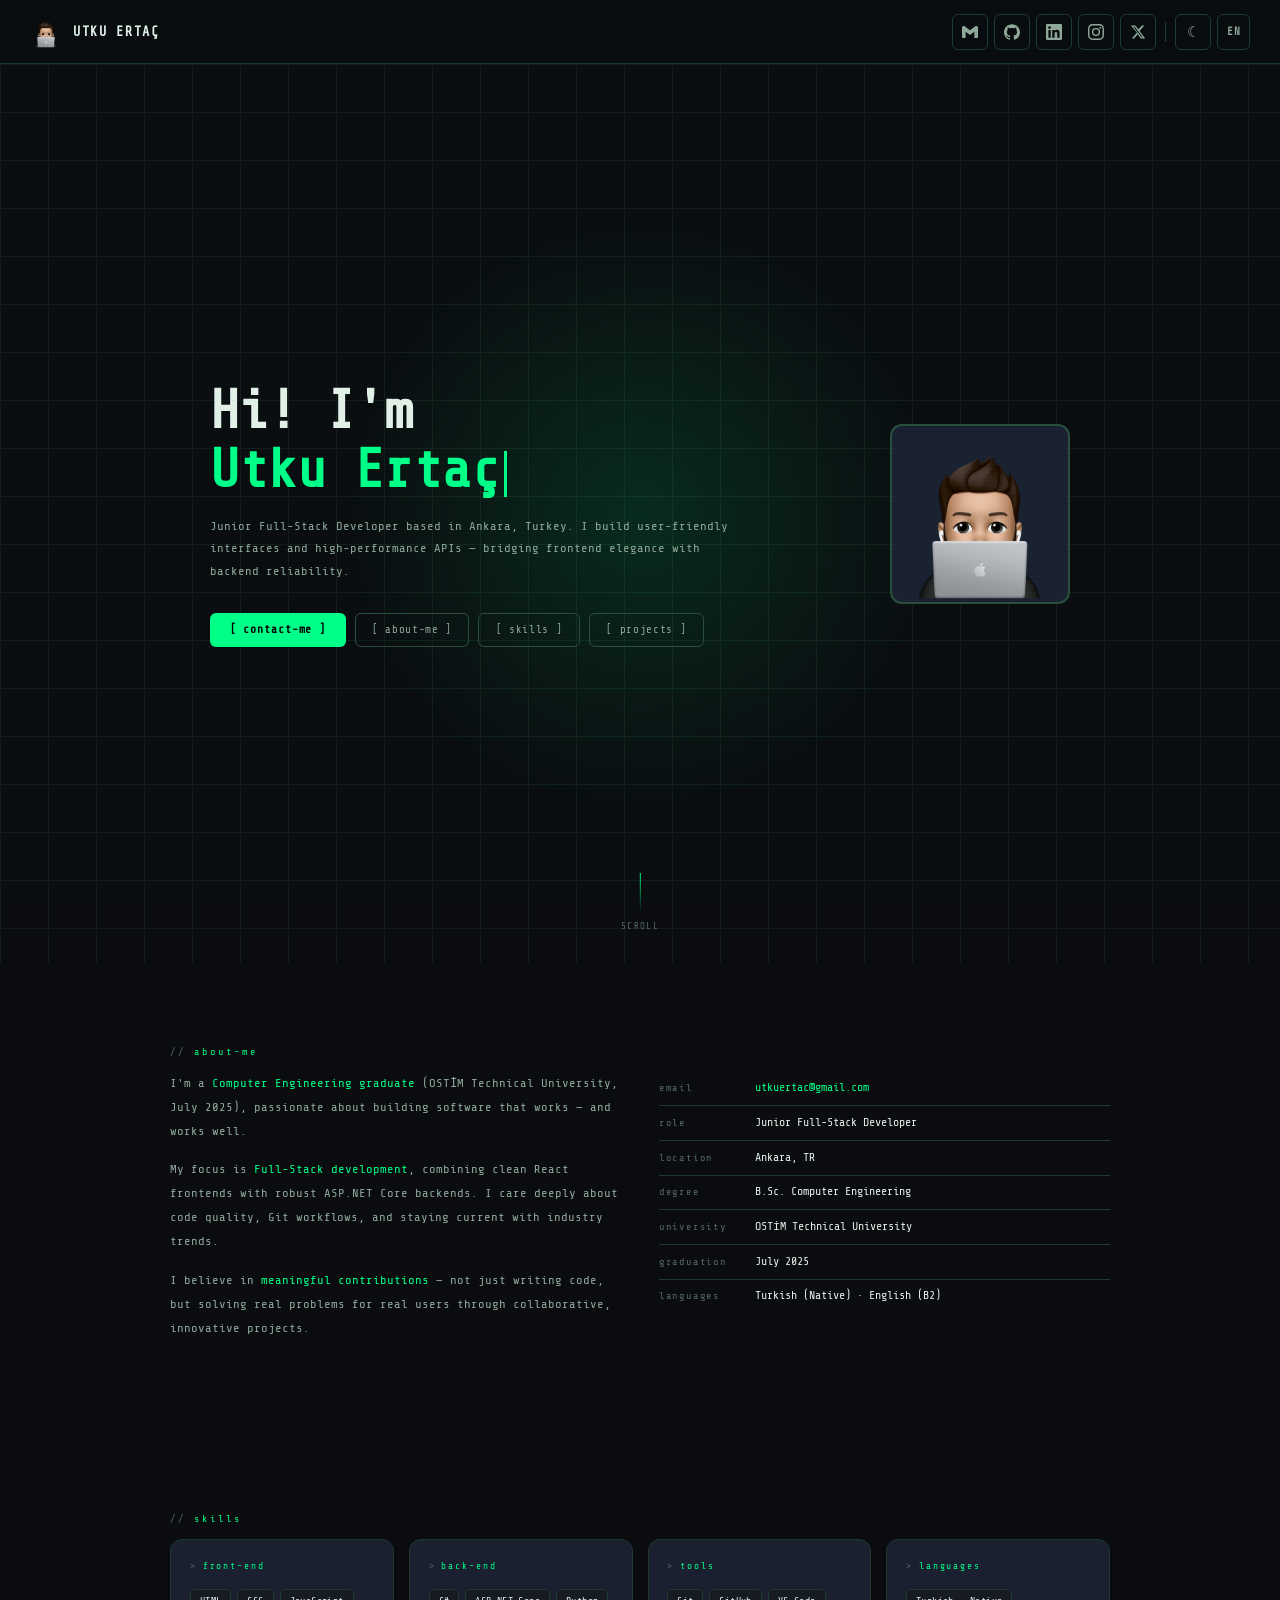
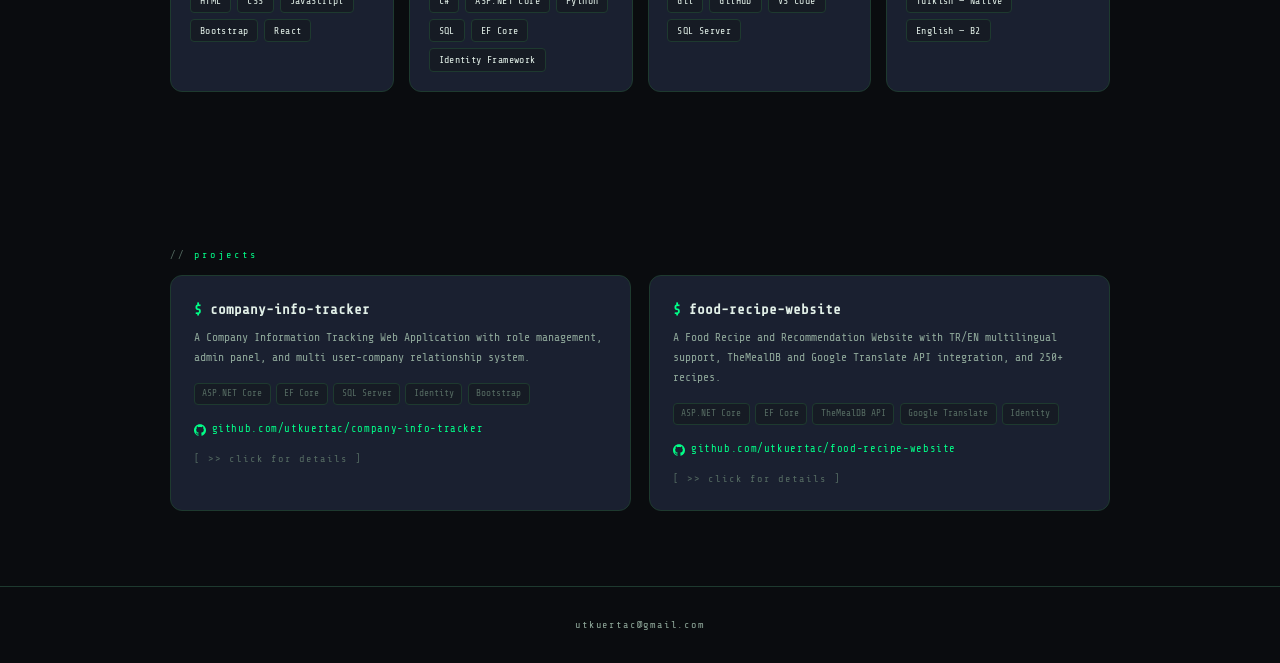
==== index.html @ 6514bd34 "edit" ====
<!DOCTYPE html>
<html lang="en" data-theme="dark">
<head>
<meta charset="UTF-8"/>
<meta name="viewport" content="width=device-width, initial-scale=1.0"/>
<title>Utku Ertaç</title>
<link rel="icon" type="image/png" href="/img/favicon.png"/>
<style>
@import url('https://fonts.googleapis.com/css2?family=Share+Tech+Mono&display=swap');
*,*::before,*::after{box-sizing:border-box;margin:0;padding:0}
:root{
  --bg:#0a0c0f;--bg2:#0f1117;--bg3:#161b24;
  --surface:#1a2030;--surface2:#1e2535;
  --border:#1e3a2f;--border2:#2a4d3e;
  --accent:#00ff88;--accent2:#00cc6a;--accent3:#00ffa8;
  --text:#e2f0e8;--text2:#8fa89a;--text3:#556b62;
  --red:#ff4444;--blue:#4488ff;--yellow:#ffdd44;
  --mono:'Share Tech Mono',monospace;
  --radius:6px;--radius2:12px;--nav-h:64px;
}
[data-theme="light"]{
  --bg:#f0f4f2;--bg2:#e8ede9;--bg3:#dde5df;
  --surface:#ffffff;--surface2:#f5f8f6;
  --border:#b8d4c4;--border2:#8db8a0;
  --accent:#007a40;--accent2:#005f30;--accent3:#009955;
  --text:#0a1a10;--text2:#3a5a48;--text3:#6a8a78;
  --red:#cc2222;--blue:#2255cc;--yellow:#887700;
}
html{scroll-behavior:smooth;font-size:15px}
body{background:var(--bg);color:var(--text);font-family:var(--mono);line-height:1.6;overflow-x:hidden;transition:background .3s,color .3s}
::-webkit-scrollbar{width:4px}
::-webkit-scrollbar-track{background:var(--bg2)}
::-webkit-scrollbar-thumb{background:var(--border2);border-radius:2px}
body::before{content:'';position:fixed;top:0;left:0;width:100%;height:100%;background:repeating-linear-gradient(0deg,transparent,transparent 2px,rgba(0,255,136,.015) 2px,rgba(0,255,136,.015) 4px);pointer-events:none;z-index:9999;}
[data-theme="light"] body::before{display:none}

/* NAV */
nav{position:fixed;top:0;left:0;right:0;height:var(--nav-h);background:rgba(10,12,15,.92);backdrop-filter:blur(16px);border-bottom:1px solid var(--border);display:flex;align-items:center;justify-content:space-between;padding:0 2rem;z-index:100;transition:background .3s,border-color .3s;}
[data-theme="light"] nav{background:rgba(240,244,242,.92)}
.nav-brand{display:flex;align-items:center;gap:.75rem;text-decoration:none}
.nav-logo{width:32px;height:32px;border-radius:var(--radius);overflow:hidden;flex-shrink:0;display:flex;align-items:center;justify-content:center;}
.nav-logo img{width:100%;height:100%;object-fit:cover}
.nav-name{color:var(--text);font-family:var(--mono);font-weight:700;font-size:.9rem;letter-spacing:.12em;text-transform:uppercase;}
.nav-right{display:flex;align-items:center;gap:.4rem}
.nav-icon{width:36px;height:36px;border:1px solid var(--border);border-radius:var(--radius);display:flex;align-items:center;justify-content:center;color:var(--text2);text-decoration:none;transition:all .2s;cursor:pointer;background:none;}
.nav-icon:hover{border-color:var(--accent);color:var(--accent);background:rgba(0,255,136,.07)}
.nav-icon svg{width:16px;height:16px;fill:currentColor}
.nav-btn{height:36px;padding:0 .85rem;border:1px solid var(--accent);border-radius:var(--radius);color:var(--accent);font-family:var(--mono);font-size:.72rem;cursor:pointer;background:transparent;letter-spacing:.08em;transition:all .2s;white-space:nowrap;text-decoration:none;display:inline-flex;align-items:center;}
.nav-btn:hover{background:var(--accent);color:#000}
.nav-divider{width:1px;height:20px;background:var(--border);margin:0 .2rem}

/* MAIN */
main{padding-top:var(--nav-h)}

/* HERO */
#hero{min-height:100vh;display:flex;align-items:center;justify-content:center;position:relative;overflow:hidden;padding:2rem;}
.hero-grid{position:absolute;inset:0;background-image:linear-gradient(var(--border) 1px, transparent 1px),linear-gradient(90deg, var(--border) 1px, transparent 1px);background-size:48px 48px;opacity:.35;}
[data-theme="light"] .hero-grid{opacity:.5}
.hero-glow{position:absolute;width:600px;height:600px;border-radius:50%;background:radial-gradient(circle, rgba(0,255,136,.12) 0%, transparent 70%);top:50%;left:50%;transform:translate(-50%,-50%);pointer-events:none;}
[data-theme="light"] .hero-glow{background:radial-gradient(circle, rgba(0,122,64,.1) 0%, transparent 70%)}
.hero-inner{position:relative;z-index:1;max-width:860px;width:100%;display:grid;grid-template-columns:1fr auto;gap:3rem;align-items:center;}
.hero-left{}
.hero-photo-wrap{flex-shrink:0}
.hero-photo{width:180px;height:180px;border:2px solid var(--border2);border-radius:var(--radius2);overflow:hidden;display:flex;align-items:center;justify-content:center;background:var(--surface);}
.hero-photo img{width:100%;height:100%;object-fit:cover}
.hero-badge{display:inline-flex;align-items:center;gap:.5rem;border:1px solid var(--border2);border-radius:2rem;padding:.3rem .9rem;font-size:.7rem;color:var(--accent);margin-bottom:1.5rem;letter-spacing:.1em;}
.hero-badge::before{content:'';width:6px;height:6px;border-radius:50%;background:var(--accent);animation:blink 1.2s ease-in-out infinite;}
@keyframes blink{0%,100%{opacity:1}50%{opacity:.2}}
.hero-title{font-family:var(--mono);font-size:clamp(2rem, 5vw, 3.6rem);font-weight:700;line-height:1.1;margin-bottom:1rem;}
.hero-title .line1{display:block;color:var(--text)}
.hero-title .name{display:block;color:var(--accent)}
.cursor-blink{display:inline-block;width:3px;height:.85em;background:var(--accent);margin-left:4px;vertical-align:middle;animation:blink .8s step-end infinite;}
.hero-sub{font-size:.82rem;color:var(--text2);max-width:520px;line-height:1.85;margin-bottom:2rem;}
.hero-tags{display:flex;flex-wrap:wrap;gap:.5rem;margin-bottom:2rem}
.tag{padding:.25rem .7rem;border:1px solid var(--border2);border-radius:var(--radius);font-size:.68rem;color:var(--text2);letter-spacing:.06em;}
.tag.accent{border-color:var(--accent);color:var(--accent)}
.hero-btns{display:flex;gap:.6rem;flex-wrap:wrap}
.btn-primary{padding:.65rem 1.3rem;background:var(--accent);color:#000;font-family:var(--mono);font-size:.75rem;border:none;border-radius:var(--radius);cursor:pointer;letter-spacing:.08em;font-weight:700;transition:all .2s;white-space:nowrap;}
.btn-primary:hover{background:var(--accent3);transform:translateY(-1px)}
.btn-outline{padding:.65rem 1.1rem;background:transparent;color:var(--text2);font-family:var(--mono);font-size:.72rem;border:1px solid var(--border2);border-radius:var(--radius);cursor:pointer;letter-spacing:.06em;transition:all .2s;text-decoration:none;display:inline-flex;align-items:center;white-space:nowrap;}
.btn-outline:hover{border-color:var(--accent);color:var(--accent);background:rgba(0,255,136,.05)}
.hero-scroll{position:absolute;bottom:2rem;left:50%;transform:translateX(-50%);display:flex;flex-direction:column;align-items:center;gap:.4rem;color:var(--text3);font-size:.62rem;letter-spacing:.15em;}
.scroll-line{width:1px;height:40px;background:linear-gradient(to bottom,var(--accent),transparent);animation:scrollAnim 2s ease-in-out infinite;}
@keyframes scrollAnim{0%,100%{opacity:.3;transform:scaleY(.5) translateY(-10px)}50%{opacity:1;transform:scaleY(1) translateY(0)}}

/* SECTIONS */
.section-wrap{padding:5rem 2rem;max-width:1000px;margin:0 auto}
.sec-label{display:inline-flex;align-items:center;gap:.5rem;font-size:.68rem;color:var(--accent);letter-spacing:.2em;margin-bottom:.75rem;}
.sec-label::before{content:'//';color:var(--text3)}
.sec-title{font-family:var(--mono);font-size:clamp(1.5rem,4vw,2.2rem);font-weight:700;color:var(--text);margin-bottom:2.5rem;border-bottom:1px solid var(--border);padding-bottom:1rem;}

/* ABOUT */
.about-grid{display:grid;grid-template-columns:1fr 1fr;gap:2.5rem}
.about-text{color:var(--text2);font-size:.82rem;line-height:1.95}
.about-text p{margin-bottom:1rem}
.about-text strong{color:var(--accent);font-weight:400}
.info-list{list-style:none}
.info-list li{display:flex;align-items:baseline;gap:.75rem;padding:.5rem 0;border-bottom:1px solid var(--border);font-size:.78rem;}
.info-list li:last-child{border-bottom:none}
.info-key{color:var(--text3);min-width:85px;flex-shrink:0;font-size:.68rem;letter-spacing:.08em}
.info-val{color:var(--text)}
.info-val a{color:var(--accent);text-decoration:none}
.info-val a:hover{text-decoration:underline}

/* SKILLS */
.skills-grid{display:grid;grid-template-columns:repeat(auto-fit,minmax(220px,1fr));gap:1rem}
.skill-card{background:var(--surface);border:1px solid var(--border);border-radius:var(--radius2);padding:1.25rem;transition:border-color .2s;}
.skill-card:hover{border-color:var(--border2)}
.skill-cat{font-size:.63rem;color:var(--accent);letter-spacing:.2em;margin-bottom:1rem;display:flex;align-items:center;gap:.4rem;}
.skill-cat::before{content:'>';color:var(--text3)}
.skill-tags{display:flex;flex-wrap:wrap;gap:.4rem}
.skill-tag{padding:.2rem .6rem;background:var(--bg3);border:1px solid var(--border);border-radius:4px;font-size:.66rem;color:var(--text);letter-spacing:.04em;}

/* PROJECTS */
.projects-grid{display:grid;grid-template-columns:repeat(auto-fit,minmax(280px,1fr));gap:1.25rem}
.proj-card{background:var(--surface);border:1px solid var(--border);border-radius:var(--radius2);padding:1.5rem;cursor:pointer;transition:all .25s;position:relative;overflow:hidden;}
.proj-card::before{content:'';position:absolute;top:0;left:0;right:0;height:2px;background:var(--accent);transform:scaleX(0);transform-origin:left;transition:transform .3s;}
.proj-card:hover{border-color:var(--border2);transform:translateY(-3px)}
.proj-card:hover::before{transform:scaleX(1)}
.proj-num{font-size:.63rem;color:var(--text3);letter-spacing:.15em;margin-bottom:.75rem;}
.proj-name{font-family:var(--mono);font-size:.95rem;font-weight:700;color:var(--text);margin-bottom:.5rem;}
.proj-name span{color:var(--accent)}
.proj-desc{font-size:.76rem;color:var(--text2);line-height:1.75;margin-bottom:1rem}
.proj-tech-row{display:flex;flex-wrap:wrap;gap:.35rem;margin-bottom:1rem}
.proj-tech{padding:.15rem .5rem;background:var(--bg3);border:1px solid var(--border);border-radius:4px;font-size:.63rem;color:var(--text3);}
.proj-link{display:inline-flex;align-items:center;gap:.4rem;font-size:.7rem;color:var(--accent);letter-spacing:.06em;}
.proj-more{font-size:.68rem;color:var(--text3);letter-spacing:.1em;margin-top:.5rem;display:block;}

/* MODAL */
.modal-backdrop{position:fixed;inset:0;background:rgba(0,0,0,.8);backdrop-filter:blur(8px);z-index:200;display:flex;align-items:center;justify-content:center;padding:2rem;opacity:0;pointer-events:none;transition:opacity .25s;}
.modal-backdrop.open{opacity:1;pointer-events:all}
.modal{background:var(--bg2);border:1px solid var(--border2);border-radius:var(--radius2);width:100%;max-width:600px;max-height:82vh;overflow-y:auto;padding:2rem;transform:translateY(20px);transition:transform .25s;}
.modal-backdrop.open .modal{transform:translateY(0)}
.modal-header{display:flex;justify-content:space-between;align-items:start;margin-bottom:1.5rem}
.modal-title{font-family:var(--mono);font-weight:700;color:var(--text);font-size:1.05rem;}
.modal-title span{color:var(--accent)}
.modal-close{background:none;border:1px solid var(--border);color:var(--text2);width:32px;height:32px;border-radius:var(--radius);cursor:pointer;font-size:16px;display:flex;align-items:center;justify-content:center;flex-shrink:0;transition:all .2s;font-family:var(--mono);}
.modal-close:hover{border-color:var(--red);color:var(--red)}
.modal-section{margin-bottom:1.25rem}
.modal-label{font-size:.63rem;color:var(--accent);letter-spacing:.18em;margin-bottom:.5rem}
.modal-body{font-size:.8rem;color:var(--text2);line-height:1.85}
.modal-tech-row{display:flex;flex-wrap:wrap;gap:.4rem;margin-top:.5rem}
.modal-link{display:inline-flex;align-items:center;gap:.5rem;padding:.5rem 1rem;border:1px solid var(--accent);border-radius:var(--radius);color:var(--accent);font-size:.73rem;text-decoration:none;margin-top:1rem;transition:all .2s;font-family:var(--mono);}
.modal-link:hover{background:var(--accent);color:#000}
.modal-metrics{display:grid;grid-template-columns:1fr 1fr;gap:.75rem;margin:.75rem 0}
.metric-box{background:var(--bg3);border:1px solid var(--border);border-radius:var(--radius);padding:.75rem;text-align:center;}
.metric-val{font-family:var(--mono);font-weight:700;font-size:1.3rem;color:var(--accent)}
.metric-key{font-size:.62rem;color:var(--text3);letter-spacing:.08em;margin-top:.2rem}

/* CONTACT FORM */
.form-group{margin-bottom:1rem}
.form-label{font-size:.68rem;color:var(--text3);letter-spacing:.1em;display:block;margin-bottom:.4rem}
.form-input,.form-textarea{width:100%;background:var(--bg3);border:1px solid var(--border);border-radius:var(--radius);color:var(--text);font-family:var(--mono);font-size:.8rem;padding:.65rem .9rem;transition:border-color .2s;outline:none;}
.form-input:focus,.form-textarea:focus{border-color:var(--accent)}
.form-textarea{resize:vertical;min-height:120px;line-height:1.6}
.form-status{font-size:.73rem;margin-top:.75rem;display:none}
.form-status.ok{color:var(--accent);display:block}
.form-status.err{color:var(--red);display:block}

/* FOOTER */
footer{border-top:1px solid var(--border);padding:2rem;text-align:center;font-size:.68rem;color:var(--text3);letter-spacing:.08em;}
footer a{color:var(--text2);text-decoration:none}
footer a:hover{color:var(--accent)}

/* EXPERIENCE */
.exp-list{display:flex;flex-direction:column;gap:1rem}
.exp-item{background:var(--surface);border:1px solid var(--border);border-radius:var(--radius2);padding:1.25rem;transition:border-color .2s;}
.exp-item:hover{border-color:var(--border2)}
.exp-header{display:flex;justify-content:space-between;align-items:start;margin-bottom:.5rem;flex-wrap:wrap;gap:.5rem;}
.exp-company{font-size:.88rem;font-weight:700;color:var(--text)}
.exp-company span{color:var(--accent)}
.exp-date{font-size:.65rem;color:var(--text3);letter-spacing:.08em;border:1px solid var(--border);padding:.2rem .5rem;border-radius:var(--radius);}
.exp-role{font-size:.72rem;color:var(--accent);letter-spacing:.1em;margin-bottom:.5rem}
.exp-desc{font-size:.77rem;color:var(--text2);line-height:1.75}

/* ANIMATIONS */
.fade-in{opacity:0;transform:translateY(24px);transition:opacity .6s,transform .6s}
.fade-in.visible{opacity:1;transform:none}

/* RESPONSIVE */
@media(max-width:768px){
  nav{padding:0 1rem}
  .hero-inner{grid-template-columns:1fr;text-align:left}
  .hero-photo-wrap{display:none}
  .about-grid{grid-template-columns:1fr}
  .section-wrap{padding:3.5rem 1.25rem}
  .nav-divider{display:none}
}
@media(max-width:560px){
  .hero-btns{flex-direction:column;align-items:flex-start}
  .nav-right .nav-btn{display:none}
  .nav-right .nav-btn.cv-visible{display:inline-flex}
}
</style>
</head>
<body>

<nav>
  <a href="#hero" class="nav-brand">
    <div class="nav-logo"><img src="/img/favicon.png" alt="Logo"/></div>
    <span class="nav-name">UTKU ERTAÇ</span>
  </a>
  <div class="nav-right">
    <!-- Gmail -->
    <a class="nav-icon" href="mailto:utkuertac@gmail.com" title="Email">
      <svg viewBox="0 0 24 24"><path d="M24 5.457v13.909c0 .904-.732 1.636-1.636 1.636h-3.819V11.73L12 16.64l-6.545-4.91v9.273H1.636A1.636 1.636 0 010 19.366V5.457c0-2.023 2.309-3.178 3.927-1.964L5.455 4.64 12 9.548l6.545-4.91 1.528-1.145C21.69 2.28 24 3.434 24 5.457z"/></svg>
    </a>
    <!-- GitHub -->
    <a class="nav-icon" href="https://github.com/utkuertac" target="_blank" rel="noopener" title="GitHub">
      <svg viewBox="0 0 24 24"><path d="M12 .297c-6.63 0-12 5.373-12 12 0 5.303 3.438 9.8 8.205 11.385.6.113.82-.258.82-.577 0-.285-.01-1.04-.015-2.04-3.338.724-4.042-1.61-4.042-1.61C4.422 18.07 3.633 17.7 3.633 17.7c-1.087-.744.084-.729.084-.729 1.205.084 1.838 1.236 1.838 1.236 1.07 1.835 2.809 1.305 3.495.998.108-.776.417-1.305.76-1.605-2.665-.3-5.466-1.332-5.466-5.93 0-1.31.465-2.38 1.235-3.22-.135-.303-.54-1.523.105-3.176 0 0 1.005-.322 3.3 1.23.96-.267 1.98-.399 3-.405 1.02.006 2.04.138 3 .405 2.28-1.552 3.285-1.23 3.285-1.23.645 1.653.24 2.873.12 3.176.765.84 1.23 1.91 1.23 3.22 0 4.61-2.805 5.625-5.475 5.92.42.36.81 1.096.81 2.22 0 1.606-.015 2.896-.015 3.286 0 .315.21.69.825.57C20.565 22.092 24 17.592 24 12.297c0-6.627-5.373-12-12-12"/></svg>
    </a>
    <!-- LinkedIn -->
    <a class="nav-icon" href="https://www.linkedin.com/in/utkuertac" target="_blank" rel="noopener" title="LinkedIn">
      <svg viewBox="0 0 24 24"><path d="M20.447 20.452h-3.554v-5.569c0-1.328-.027-3.037-1.852-3.037-1.853 0-2.136 1.445-2.136 2.939v5.667H9.351V9h3.414v1.561h.046c.477-.9 1.637-1.85 3.37-1.85 3.601 0 4.267 2.37 4.267 5.455v6.286zM5.337 7.433c-1.144 0-2.063-.926-2.063-2.065 0-1.138.92-2.063 2.063-2.063 1.14 0 2.064.925 2.064 2.063 0 1.139-.925 2.065-2.064 2.065zm1.782 13.019H3.555V9h3.564v11.452zM22.225 0H1.771C.792 0 0 .774 0 1.729v20.542C0 23.227.792 24 1.771 24h20.451C23.2 24 24 23.227 24 22.271V1.729C24 .774 23.2 0 22.222 0h.003z"/></svg>
    </a>
    <!-- Instagram -->
    <a class="nav-icon" href="https://www.instagram.com/utkuertac" target="_blank" rel="noopener" title="Instagram">
      <svg viewBox="0 0 24 24"><path d="M12 2.163c3.204 0 3.584.012 4.85.07 3.252.148 4.771 1.691 4.919 4.919.058 1.265.069 1.645.069 4.849 0 3.205-.012 3.584-.069 4.849-.149 3.225-1.664 4.771-4.919 4.919-1.266.058-1.644.07-4.85.07-3.204 0-3.584-.012-4.849-.07-3.26-.149-4.771-1.699-4.919-4.92-.058-1.265-.07-1.644-.07-4.849 0-3.204.013-3.583.07-4.849.149-3.227 1.664-4.771 4.919-4.919 1.266-.057 1.645-.069 4.849-.069zM12 0C8.741 0 8.333.014 7.053.072 2.695.272.273 2.69.073 7.052.014 8.333 0 8.741 0 12c0 3.259.014 3.668.072 4.948.2 4.358 2.618 6.78 6.98 6.98C8.333 23.986 8.741 24 12 24c3.259 0 3.668-.014 4.948-.072 4.354-.2 6.782-2.618 6.979-6.98.059-1.28.073-1.689.073-4.948 0-3.259-.014-3.667-.072-4.947-.196-4.354-2.617-6.78-6.979-6.98C15.668.014 15.259 0 12 0zm0 5.838a6.162 6.162 0 100 12.324 6.162 6.162 0 000-12.324zM12 16a4 4 0 110-8 4 4 0 010 8zm6.406-11.845a1.44 1.44 0 100 2.881 1.44 1.44 0 000-2.881z"/></svg>
    </a>
    <!-- X -->
    <a class="nav-icon" href="https://www.x.com/utkuertac" target="_blank" rel="noopener" title="X">
      <svg viewBox="0 0 24 24"><path d="M18.244 2.25h3.308l-7.227 8.26 8.502 11.24H16.17l-4.714-6.231-5.401 6.231H2.748l7.73-8.835L1.254 2.25H8.08l4.253 5.622zm-1.161 17.52h1.833L7.084 4.126H5.117z"/></svg>
    </a>

    <div class="nav-divider"></div>
    <!-- Theme -->
    <button class="nav-icon" id="themeBtn" title="Toggle theme" style="font-size:15px">☾</button>
    <!-- Lang -->
    <button class="nav-icon" id="langBtn" title="Dil / Language" style="font-size:11px;letter-spacing:.04em;font-family:var(--mono);width:auto;padding:0 .6rem;font-weight:700">EN</button>
  </div>
</nav>

<main>

<!-- HERO -->
<section id="hero">
  <div class="hero-grid"></div>
  <div class="hero-glow"></div>
  <div class="hero-inner">
    <div class="hero-left">
      <h1 class="hero-title">
        <span class="line1" data-i18n="hero-line1">Hi! I'm</span>
        <span class="name" id="typedName"><span class="cursor-blink"></span></span>
      </h1>
      <p class="hero-sub" data-i18n="hero-sub">Junior Full-Stack Developer based in Ankara, Turkey. I build user-friendly interfaces and high-performance APIs — bridging frontend elegance with backend reliability.</p>
      <div class="hero-btns">
        <button class="btn-primary" id="heroContactBtn" data-i18n="btn-contact">[ contact-me ]</button>
        <button class="btn-outline" onclick="document.getElementById('about').scrollIntoView({behavior:'smooth'})" data-i18n="btn-about">[ about-me ]</button>
        <button class="btn-outline" onclick="document.getElementById('skills').scrollIntoView({behavior:'smooth'})" data-i18n="btn-stack">[ skills ]</button>
        <button class="btn-outline" onclick="document.getElementById('projects').scrollIntoView({behavior:'smooth'})" data-i18n="btn-projects">[ projects ]</button>
      </div>
    </div>
    <div class="hero-photo-wrap">
      <div class="hero-photo"><img src="/img/favicon.png" alt="Utku Ertaç"/></div>
    </div>
  </div>
  <div class="hero-scroll"><div class="scroll-line"></div><span data-i18n="scroll">SCROLL</span></div>
</section>

<!-- ABOUT -->
<section id="about">
<div class="section-wrap fade-in">
  <div class="sec-label" data-i18n="sec-about">about-me</div>
  <div class="about-grid">
    <div class="about-text">
      <p data-i18n="about-p1">I'm a <strong>Computer Engineering graduate</strong> (OSTİM Technical University, July 2025), passionate about building software that works — and works well.</p>
      <p data-i18n="about-p2">My focus is <strong>Full-Stack development</strong>, combining clean React frontends with robust ASP.NET Core backends. I care deeply about code quality, Git workflows, and staying current with industry trends.</p>
      <p data-i18n="about-p3">I believe in <strong>meaningful contributions</strong> — not just writing code, but solving real problems for real users through collaborative, innovative projects.</p>
    </div>
    <div>
      <ul class="info-list">
        <li><span class="info-key" data-i18n="info-email">email</span><span class="info-val"><a href="mailto:utkuertac@gmail.com">utkuertac@gmail.com</a></span></li>
        <li><span class="info-key" data-i18n="info-role">role</span><span class="info-val" data-i18n="info-role-val">Junior Full-Stack Developer</span></li>
        <li><span class="info-key" data-i18n="info-loc">location</span><span class="info-val">Ankara, TR</span></li>
        <li><span class="info-key" data-i18n="info-deg">degree</span><span class="info-val" data-i18n="info-deg-val">B.Sc. Computer Engineering</span></li>
        <li><span class="info-key" data-i18n="info-uni">university</span><span class="info-val">OSTİM Technical University</span></li>
        <li><span class="info-key" data-i18n="info-grad">graduation</span><span class="info-val">July 2025</span></li>
        <li><span class="info-key" data-i18n="info-lang">languages</span><span class="info-val" data-i18n="info-lang-val">Turkish (Native) · English (B2)</span></li>
      </ul>
    </div>
  </div>
</div>
</section>

<!-- SKILLS -->
<section id="skills">
<div class="section-wrap fade-in">
  <div class="sec-label" data-i18n="sec-skills">skills</div>
  <div class="skills-grid">
    <div class="skill-card">
      <div class="skill-cat" data-i18n="sk-fe">front-end</div>
      <div class="skill-tags"><span class="skill-tag">HTML</span><span class="skill-tag">CSS</span><span class="skill-tag">JavaScript</span><span class="skill-tag">Bootstrap</span><span class="skill-tag">React</span></div>
    </div>
    <div class="skill-card">
      <div class="skill-cat" data-i18n="sk-be">back-end</div>
      <div class="skill-tags"><span class="skill-tag">C#</span><span class="skill-tag">ASP.NET Core</span><span class="skill-tag">Python</span><span class="skill-tag">SQL</span><span class="skill-tag">EF Core</span><span class="skill-tag">Identity Framework</span></div>
    </div>
    <div class="skill-card">
      <div class="skill-cat" data-i18n="sk-tools">tools</div>
      <div class="skill-tags"><span class="skill-tag">Git</span><span class="skill-tag">GitHub</span><span class="skill-tag">VS Code</span><span class="skill-tag">SQL Server</span></div>
    </div>
    <div class="skill-card">
      <div class="skill-cat" data-i18n="sk-lang">languages</div>
      <div class="skill-tags"><span class="skill-tag" data-i18n="sk-turkish">Turkish — Native</span><span class="skill-tag" data-i18n="sk-english">English — B2</span></div>
    </div>
  </div>
</div>
</section>

<!-- PROJECTS -->
<section id="projects">
<div class="section-wrap fade-in">
  <div class="sec-label" data-i18n="sec-proj">projects</div>
  <div class="projects-grid">
    <div class="proj-card" onclick="openProject('company')">
      <div class="proj-name"><span>$</span> company-info-tracker</div>
      <div class="proj-desc" data-i18n="proj1-desc">A Company Information Tracking Web Application with role management, admin panel, and multi user-company relationship system.</div>
      <div class="proj-tech-row"><span class="proj-tech">ASP.NET Core</span><span class="proj-tech">EF Core</span><span class="proj-tech">SQL Server</span><span class="proj-tech">Identity</span><span class="proj-tech">Bootstrap</span></div>
      <div class="proj-link">
        <svg width="12" height="12" viewBox="0 0 24 24" fill="currentColor"><path d="M12 .297c-6.63 0-12 5.373-12 12 0 5.303 3.438 9.8 8.205 11.385.6.113.82-.258.82-.577 0-.285-.01-1.04-.015-2.04-3.338.724-4.042-1.61-4.042-1.61C4.422 18.07 3.633 17.7 3.633 17.7c-1.087-.744.084-.729.084-.729 1.205.084 1.838 1.236 1.838 1.236 1.07 1.835 2.809 1.305 3.495.998.108-.776.417-1.305.76-1.605-2.665-.3-5.466-1.332-5.466-5.93 0-1.31.465-2.38 1.235-3.22-.135-.303-.54-1.523.105-3.176 0 0 1.005-.322 3.3 1.23.96-.267 1.98-.399 3-.405 1.02.006 2.04.138 3 .405 2.28-1.552 3.285-1.23 3.285-1.23.645 1.653.24 2.873.12 3.176.765.84 1.23 1.91 1.23 3.22 0 4.61-2.805 5.625-5.475 5.92.42.36.81 1.096.81 2.22 0 1.606-.015 2.896-.015 3.286 0 .315.21.69.825.57C20.565 22.092 24 17.592 24 12.297c0-6.627-5.373-12-12-12"/></svg>
        github.com/utkuertac/company-info-tracker
      </div>
      <span class="proj-more" data-i18n="proj-more">[ >> click for details ]</span>
    </div>
    <div class="proj-card" onclick="openProject('food')">
      <div class="proj-name"><span>$</span> food-recipe-website</div>
      <div class="proj-desc" data-i18n="proj2-desc">A Food Recipe and Recommendation Website with TR/EN multilingual support, TheMealDB and Google Translate API integration, and 250+ recipes.</div>
      <div class="proj-tech-row"><span class="proj-tech">ASP.NET Core</span><span class="proj-tech">EF Core</span><span class="proj-tech">TheMealDB API</span><span class="proj-tech">Google Translate</span><span class="proj-tech">Identity</span></div>
      <div class="proj-link">
        <svg width="12" height="12" viewBox="0 0 24 24" fill="currentColor"><path d="M12 .297c-6.63 0-12 5.373-12 12 0 5.303 3.438 9.8 8.205 11.385.6.113.82-.258.82-.577 0-.285-.01-1.04-.015-2.04-3.338.724-4.042-1.61-4.042-1.61C4.422 18.07 3.633 17.7 3.633 17.7c-1.087-.744.084-.729.084-.729 1.205.084 1.838 1.236 1.838 1.236 1.07 1.835 2.809 1.305 3.495.998.108-.776.417-1.305.76-1.605-2.665-.3-5.466-1.332-5.466-5.93 0-1.31.465-2.38 1.235-3.22-.135-.303-.54-1.523.105-3.176 0 0 1.005-.322 3.3 1.23.96-.267 1.98-.399 3-.405 1.02.006 2.04.138 3 .405 2.28-1.552 3.285-1.23 3.285-1.23.645 1.653.24 2.873.12 3.176.765.84 1.23 1.91 1.23 3.22 0 4.61-2.805 5.625-5.475 5.92.42.36.81 1.096.81 2.22 0 1.606-.015 2.896-.015 3.286 0 .315.21.69.825.57C20.565 22.092 24 17.592 24 12.297c0-6.627-5.373-12-12-12"/></svg>
        github.com/utkuertac/food-recipe-website
      </div>
      <span class="proj-more" data-i18n="proj-more">[ >> click for details ]</span>
    </div>
  </div>
</div>
</section>

</main>

<footer>
  <p><a href="mailto:utkuertac@gmail.com">utkuertac@gmail.com</a></p>
</footer>

<!-- MODAL: COMPANY -->
<div class="modal-backdrop" id="modal-company">
  <div class="modal">
    <div class="modal-header">
      <div class="modal-title"><span>$</span> company-info-tracker</div>
      <button class="modal-close" onclick="closeModal('company')">✕</button>
    </div>
    <div class="modal-section"><div class="modal-label">// overview</div>
      <div class="modal-body" data-i18n="m1-overview">A Company Information Tracking Web Application developed using ASP.NET Core. Built to manage complex multi-user and multi-company relationships with full role-based access control.</div>
    </div>
    <div class="modal-metrics">
      <div class="metric-box"><div class="metric-val">25+</div><div class="metric-key" data-i18n="m1-met1">COMPANIES TRACKED</div></div>
      <div class="metric-box"><div class="metric-val">10+</div><div class="metric-key" data-i18n="m1-met2">USERS MANAGED</div></div>
    </div>
    <div class="modal-section"><div class="modal-label">// key-features</div>
      <div class="modal-body" data-i18n="m1-feat">
        · User login &amp; role management (Identity Framework)<br>
        · Multi user-company relationship management<br>
        · Admin panel for data oversight<br>
        · Responsive interface (HTML, CSS, Bootstrap, JS)<br>
        · Server integration for improved data security
      </div>
    </div>
    <div class="modal-section"><div class="modal-label">// tech-stack</div>
      <div class="modal-tech-row"><span class="proj-tech">ASP.NET Core</span><span class="proj-tech">EF Core</span><span class="proj-tech">SQL Server</span><span class="proj-tech">Identity Framework</span><span class="proj-tech">HTML/CSS</span><span class="proj-tech">Bootstrap</span><span class="proj-tech">JavaScript</span></div>
    </div>
    <a class="modal-link" href="https://github.com/utkuertac/company-info-tracker" target="_blank" rel="noopener">
      <svg width="14" height="14" viewBox="0 0 24 24" fill="currentColor"><path d="M12 .297c-6.63 0-12 5.373-12 12 0 5.303 3.438 9.8 8.205 11.385.6.113.82-.258.82-.577 0-.285-.01-1.04-.015-2.04-3.338.724-4.042-1.61-4.042-1.61C4.422 18.07 3.633 17.7 3.633 17.7c-1.087-.744.084-.729.084-.729 1.205.084 1.838 1.236 1.838 1.236 1.07 1.835 2.809 1.305 3.495.998.108-.776.417-1.305.76-1.605-2.665-.3-5.466-1.332-5.466-5.93 0-1.31.465-2.38 1.235-3.22-.135-.303-.54-1.523.105-3.176 0 0 1.005-.322 3.3 1.23.96-.267 1.98-.399 3-.405 1.02.006 2.04.138 3 .405 2.28-1.552 3.285-1.23 3.285-1.23.645 1.653.24 2.873.12 3.176.765.84 1.23 1.91 1.23 3.22 0 4.61-2.805 5.625-5.475 5.92.42.36.81 1.096.81 2.22 0 1.606-.015 2.896-.015 3.286 0 .315.21.69.825.57C20.565 22.092 24 17.592 24 12.297c0-6.627-5.373-12-12-12"/></svg>
      <span data-i18n="view-gh">>> GitHub</span>
    </a>
  </div>
</div>

<!-- MODAL: FOOD -->
<div class="modal-backdrop" id="modal-food">
  <div class="modal">
    <div class="modal-header">
      <div class="modal-title"><span>$</span> food-recipe-website</div>
      <button class="modal-close" onclick="closeModal('food')">✕</button>
    </div>
    <div class="modal-section"><div class="modal-label">// overview</div>
      <div class="modal-body" data-i18n="m2-overview">A Food Recipe and Recommendation Website with full bilingual (TR/EN) support, external API integration, and a rich user experience including recipe sharing, favorites, and category search.</div>
    </div>
    <div class="modal-metrics">
      <div class="metric-box"><div class="metric-val">250+</div><div class="metric-key" data-i18n="m2-met1">RECIPES AVAILABLE</div></div>
      <div class="metric-box"><div class="metric-val">TR/EN</div><div class="metric-key" data-i18n="m2-met2">MULTILINGUAL</div></div>
    </div>
    <div class="modal-section"><div class="modal-label">// key-features</div>
      <div class="modal-body" data-i18n="m2-feat">
        · TR/EN multilingual structure<br>
        · TheMealDB API + Google Translate integration<br>
        · Recipe sharing, favorites, category search<br>
        · Admin panel for content management<br>
        · Identity Framework authentication<br>
        · Responsive Bootstrap interface
      </div>
    </div>
    <div class="modal-section"><div class="modal-label">// tech-stack</div>
      <div class="modal-tech-row"><span class="proj-tech">ASP.NET Core</span><span class="proj-tech">EF Core</span><span class="proj-tech">SQL Server</span><span class="proj-tech">Identity Framework</span><span class="proj-tech">TheMealDB API</span><span class="proj-tech">Google Translate API</span><span class="proj-tech">Bootstrap</span><span class="proj-tech">JavaScript</span></div>
    </div>
    <a class="modal-link" href="https://github.com/utkuertac/food-recipe-website" target="_blank" rel="noopener">
      <svg width="14" height="14" viewBox="0 0 24 24" fill="currentColor"><path d="M12 .297c-6.63 0-12 5.373-12 12 0 5.303 3.438 9.8 8.205 11.385.6.113.82-.258.82-.577 0-.285-.01-1.04-.015-2.04-3.338.724-4.042-1.61-4.042-1.61C4.422 18.07 3.633 17.7 3.633 17.7c-1.087-.744.084-.729.084-.729 1.205.084 1.838 1.236 1.838 1.236 1.07 1.835 2.809 1.305 3.495.998.108-.776.417-1.305.76-1.605-2.665-.3-5.466-1.332-5.466-5.93 0-1.31.465-2.38 1.235-3.22-.135-.303-.54-1.523.105-3.176 0 0 1.005-.322 3.3 1.23.96-.267 1.98-.399 3-.405 1.02.006 2.04.138 3 .405 2.28-1.552 3.285-1.23 3.285-1.23.645 1.653.24 2.873.12 3.176.765.84 1.23 1.91 1.23 3.22 0 4.61-2.805 5.625-5.475 5.92.42.36.81 1.096.81 2.22 0 1.606-.015 2.896-.015 3.286 0 .315.21.69.825.57C20.565 22.092 24 17.592 24 12.297c0-6.627-5.373-12-12-12"/></svg>
      <span data-i18n="view-gh">>> GitHub</span>
    </a>
  </div>
</div>

<!-- MODAL: CONTACT -->
<div class="modal-backdrop" id="modal-contact">
  <div class="modal">
    <div class="modal-header">
      <div class="modal-title"><span>//</span> <span data-i18n="contact-title">contact-me</span></div>
      <button class="modal-close" onclick="closeModal('contact')">✕</button>
    </div>
    <div class="form-group">
      <label class="form-label" data-i18n="cf-msg-lbl">message</label>
      <textarea class="form-textarea" id="cf-msg" placeholder="text"></textarea>
    </div>
    <button class="btn-primary" onclick="sendContact()" style="width:100%" data-i18n="cf-send">[ send-message ]</button>
    <div class="form-status" id="form-status"></div>
  </div>
</div>

<script>
// ── I18N ──
const i18n={
  en:{
    badge:'AVAILABLE FOR HIRE','hero-line1':"Hi! I'm",
    'hero-sub':'Junior Full-Stack Developer based in Ankara, Turkey. I build user-friendly interfaces and high-performance APIs — bridging frontend elegance with backend reliability.',
    'btn-contact':'// CONTACT ME','btn-about':'[ WHO AM I ]','btn-stack':'[ TECH STACK ]','btn-projects':'[ PROJECTS ]',
    scroll:'SCROLL',
    'sec-about':'ABOUT_ME','about-title':'Who am I?',
    'about-p1':'I\'m a <strong>Computer Engineering graduate</strong> (OSTİM Technical University, July 2025), passionate about building software that works — and works well.',
    'about-p2':'My focus is <strong>Full-Stack development</strong>, combining clean React frontends with robust ASP.NET Core backends. I care deeply about code quality, Git workflows, and staying current with industry trends.',
    'about-p3':'I believe in <strong>meaningful contributions</strong> — not just writing code, but solving real problems for real users through collaborative, innovative projects.',
    'info-loc':'LOCATION','info-deg':'DEGREE','info-deg-val':'B.Sc. Computer Engineering',
    'info-uni':'UNIVERSITY','info-grad':'GRAD','info-gpa':'GPA','info-role':'ROLE','info-role-val':'Junior Full-Stack Developer',
    'info-lang':'LANG','info-lang-val':'Turkish (Native) · English (B2)',
    'sec-exp':'EXPERIENCE','exp-title':'Work Experience','exp-intern':'INTERN ENGINEER',
    'exp-netaflow':'Developed a web application for internal information management using ASP.NET Core and C#. Created data models using SQL Server and Entity Framework Core, and implemented user/role management.',
    'exp-ion':'Conducted studies on cybersecurity, network security, and data privacy.',
    'exp-siber':'Developed small-scale automation scripts using Python.',
    'exp-ostim':'Developed control prototypes using Arduino.',
    'sec-skills':'SKILLS','skills-title':'Tech Stack',
    'sk-fe':'FRONT END','sk-be':'BACK END','sk-tools':'TOOLS','sk-lang':'LANGUAGES',
    'sk-turkish':'Turkish — Native','sk-english':'English — B2',
    'sec-proj':'PROJECTS','proj-title':'My Work',
    'proj1-desc':'A Company Information Tracking Web Application with role management, admin panel, and multi user-company relationship system.',
    'proj2-desc':'A Food Recipe and Recommendation Website with TR/EN multilingual support, TheMealDB and Google Translate API integration, and 250+ recipes.',
    'proj-more':'[ click for details → ]',
    'm1-overview':'A Company Information Tracking Web Application developed using ASP.NET Core. Built to manage complex multi-user and multi-company relationships with full role-based access control.',
    'm1-met1':'COMPANIES TRACKED','m1-met2':'USERS MANAGED',
    'm1-feat':'· User login & role management (Identity Framework)<br>· Multi user-company relationship management<br>· Admin panel for data oversight<br>· Responsive interface (HTML, CSS, Bootstrap, JS)<br>· Server integration for improved data security',
    'm2-overview':'A Food Recipe and Recommendation Website with full bilingual (TR/EN) support, external API integration, and a rich user experience including recipe sharing, favorites, and category search.',
    'm2-met1':'RECIPES AVAILABLE','m2-met2':'MULTILINGUAL',
    'm2-feat':'· TR/EN multilingual structure<br>· TheMealDB API + Google Translate integration<br>· Recipe sharing, favorites, category search<br>· Admin panel for content management<br>· Identity Framework authentication<br>· Responsive Bootstrap interface',
    'view-gh':'View on GitHub →',
    'contact-title':'Get In Touch','cf-name-lbl':'YOUR_NAME','cf-email-lbl':'YOUR_EMAIL','cf-msg-lbl':'MESSAGE','cf-send':'[ SEND MESSAGE ]',
    'cf-err':'// HATA: Tüm alanlar gerekli','cf-ok':'// Mail istemcisi açılıyor...'
  },
  tr:{
    badge:'İŞE ALINMAYA HAZIR','hero-line1':"Merhaba! Ben",
    'hero-sub':'Ankara\'da yaşayan Junior Full-Stack Developer. Kullanıcı dostu arayüzler ve yüksek performanslı API\'ler geliştiriyorum — frontend zarafetini backend sağlamlığıyla birleştiriyorum.',
    'btn-contact':'// İLETİŞİME GEÇ','btn-about':'[ BEN KİMİM ]','btn-stack':'[ TEKNOLOJİLER ]','btn-projects':'[ PROJELER ]',
    scroll:'KAYDIR',
    'sec-about':'HAKKIMDA','about-title':'Ben Kimim?',
    'about-p1':'<strong>Bilgisayar Mühendisliği mezunuyum</strong> (OSTİM Teknik Üniversitesi, Temmuz 2025). İyi çalışan yazılımlar geliştirme konusunda büyük bir tutku taşıyorum.',
    'about-p2':'Odak noktam <strong>Full-Stack geliştirme</strong>: temiz React frontend\'leri ile güçlü ASP.NET Core backend\'lerini bir araya getiriyorum. Kod kalitesi, Git iş akışları ve güncel sektör trendleri konusunda hassasım.',
    'about-p3':'<strong>Anlamlı katkılar</strong> sunmaya inanıyorum — sadece kod yazmak değil, ekip içi iş birliğiyle gerçek kullanıcıların gerçek sorunlarını çözmek.',
    'info-loc':'KONUM','info-deg':'DERECE','info-deg-val':'B.Sc. Bilgisayar Mühendisliği',
    'info-uni':'ÜNİVERSİTE','info-grad':'MEZUN','info-gpa':'GPA','info-role':'ROL','info-role-val':'Junior Full-Stack Developer',
    'info-lang':'DİL','info-lang-val':'Türkçe (Anadil) · İngilizce (B2)',
    'sec-exp':'DENEYİM','exp-title':'İş Deneyimi','exp-intern':'STAJYER MÜHENDİS',
    'exp-netaflow':'ASP.NET Core ve C# kullanılarak iç bilgi yönetimi için bir web uygulaması geliştirildi. SQL Server ve Entity Framework Core ile veri modelleri oluşturuldu, kullanıcı/rol yönetimi implemente edildi.',
    'exp-ion':'Siber güvenlik, ağ güvenliği ve veri gizliliği konularında çalışmalar yapıldı.',
    'exp-siber':'Python kullanılarak küçük ölçekli otomasyon scriptleri geliştirildi.',
    'exp-ostim':'Arduino ile kontrol prototipleri geliştirildi.',
    'sec-skills':'BECERİLER','skills-title':'Teknoloji Yığını',
    'sk-fe':'FRONT END','sk-be':'BACK END','sk-tools':'ARAÇLAR','sk-lang':'DİLLER',
    'sk-turkish':'Türkçe — Anadil','sk-english':'İngilizce — B2',
    'sec-proj':'PROJELER','proj-title':'Çalışmalarım',
    'proj1-desc':'ASP.NET Core ile geliştirilen şirket bilgi takip uygulaması. Rol yönetimi, admin paneli ve çoklu kullanıcı-şirket ilişki yönetimi içerir.',
    'proj2-desc':'TR/EN çok dilli destek, TheMealDB ve Google Translate API entegrasyonu ile 250+ tarif sunan yemek tarifi ve öneri web sitesi.',
    'proj-more':'[ detaylar için tıkla → ]',
    'm1-overview':'ASP.NET Core kullanılarak geliştirilmiş Şirket Bilgi Takip Web Uygulaması. Tam rol tabanlı erişim kontrolüyle karmaşık çok kullanıcılı ve çok şirketli ilişkileri yönetir.',
    'm1-met1':'TAKİP EDİLEN ŞİRKET','m1-met2':'YÖNETİLEN KULLANICI',
    'm1-feat':'· Kullanıcı girişi ve rol yönetimi (Identity Framework)<br>· Çoklu kullanıcı-şirket ilişki yönetimi<br>· Veri gözetimi için admin paneli<br>· Duyarlı arayüz (HTML, CSS, Bootstrap, JS)<br>· Sunucu entegrasyonu ile geliştirilmiş veri güvenliği',
    'm2-overview':'Tam çift dilli (TR/EN) destek, harici API entegrasyonu ve tarif paylaşma, favoriler ve kategori arama gibi zengin kullanıcı deneyimi sunan Yemek Tarifi ve Öneri Web Sitesi.',
    'm2-met1':'MEVCUT TARİF','m2-met2':'ÇOK DİLLİ',
    'm2-feat':'· TR/EN çok dilli yapı<br>· TheMealDB API + Google Translate entegrasyonu<br>· Tarif paylaşma, favoriler, kategori arama<br>· İçerik yönetimi için admin paneli<br>· Identity Framework kimlik doğrulaması<br>· Duyarlı Bootstrap arayüzü',
    'view-gh':'GitHub\'da Görüntüle →',
    'contact-title':'İletişime Geç','cf-name-lbl':'ADINIZ','cf-email-lbl':'E-POSTA','cf-msg-lbl':'MESAJ','cf-send':'[ MESAJ GÖNDER ]',
    'cf-err':'// ERROR: all fields required','cf-ok':'// Opening your mail client...'
  }
};
let lang='en';
function applyLang(l){
  lang=l;
  const d=i18n[l];
  document.querySelectorAll('[data-i18n]').forEach(el=>{
    const k=el.getAttribute('data-i18n');
    if(d[k]!==undefined)el.innerHTML=d[k];
  });
  document.getElementById('langBtn').textContent=l==='en'?'TR':'EN';
  document.documentElement.lang=l==='en'?'en':'tr';
}
document.getElementById('langBtn').addEventListener('click',()=>applyLang(lang==='en'?'tr':'en'));

// ── THEME ──
const themeBtn=document.getElementById('themeBtn');
let dark=true;
themeBtn.addEventListener('click',()=>{
  dark=!dark;
  document.documentElement.setAttribute('data-theme',dark?'dark':'light');
  themeBtn.textContent=dark?'☾':'☀';
});

// ── TYPED NAME ──
const nameEl=document.getElementById('typedName');
const fullName='Utku Ertaç';
let idx=0;
function typeChar(){
  if(idx<fullName.length){
    nameEl.innerHTML=fullName.slice(0,++idx)+'<span class="cursor-blink"></span>';
    setTimeout(typeChar,85+Math.random()*55);
  }
}
setTimeout(typeChar,500);

// ── MODALS ──
function openModal(id){document.getElementById('modal-'+id).classList.add('open');document.body.style.overflow='hidden';}
function closeModal(id){document.getElementById('modal-'+id).classList.remove('open');document.body.style.overflow='';}
function openProject(id){openModal(id);}
document.querySelectorAll('.modal-backdrop').forEach(b=>{
  b.addEventListener('click',e=>{if(e.target===b){b.classList.remove('open');document.body.style.overflow='';}});
});
document.addEventListener('keydown',e=>{if(e.key==='Escape')document.querySelectorAll('.modal-backdrop.open').forEach(m=>{m.classList.remove('open');document.body.style.overflow='';});});
document.getElementById('heroContactBtn').addEventListener('click',()=>openModal('contact'));

// ── CONTACT ──
function sendContact(){
  const msg=document.getElementById('cf-msg').value.trim();
  const status=document.getElementById('form-status');
  window.location.href=`mailto:utkuertac@gmail.com?subject=utkuertac.com Contact Form&body=${encodeURIComponent(msg)}`;
  status.textContent=i18n[lang]['cf-ok'];
  status.className='form-status ok';
  setTimeout(()=>{closeModal('contact');status.className='form-status';},2500);
}

// ── SCROLL ANIMATIONS ──
const observer=new IntersectionObserver(entries=>{
  entries.forEach(e=>{if(e.isIntersecting)e.target.classList.add('visible');});
},{threshold:.1});
document.querySelectorAll('.fade-in').forEach(el=>observer.observe(el));
</script>
</body>
</html>
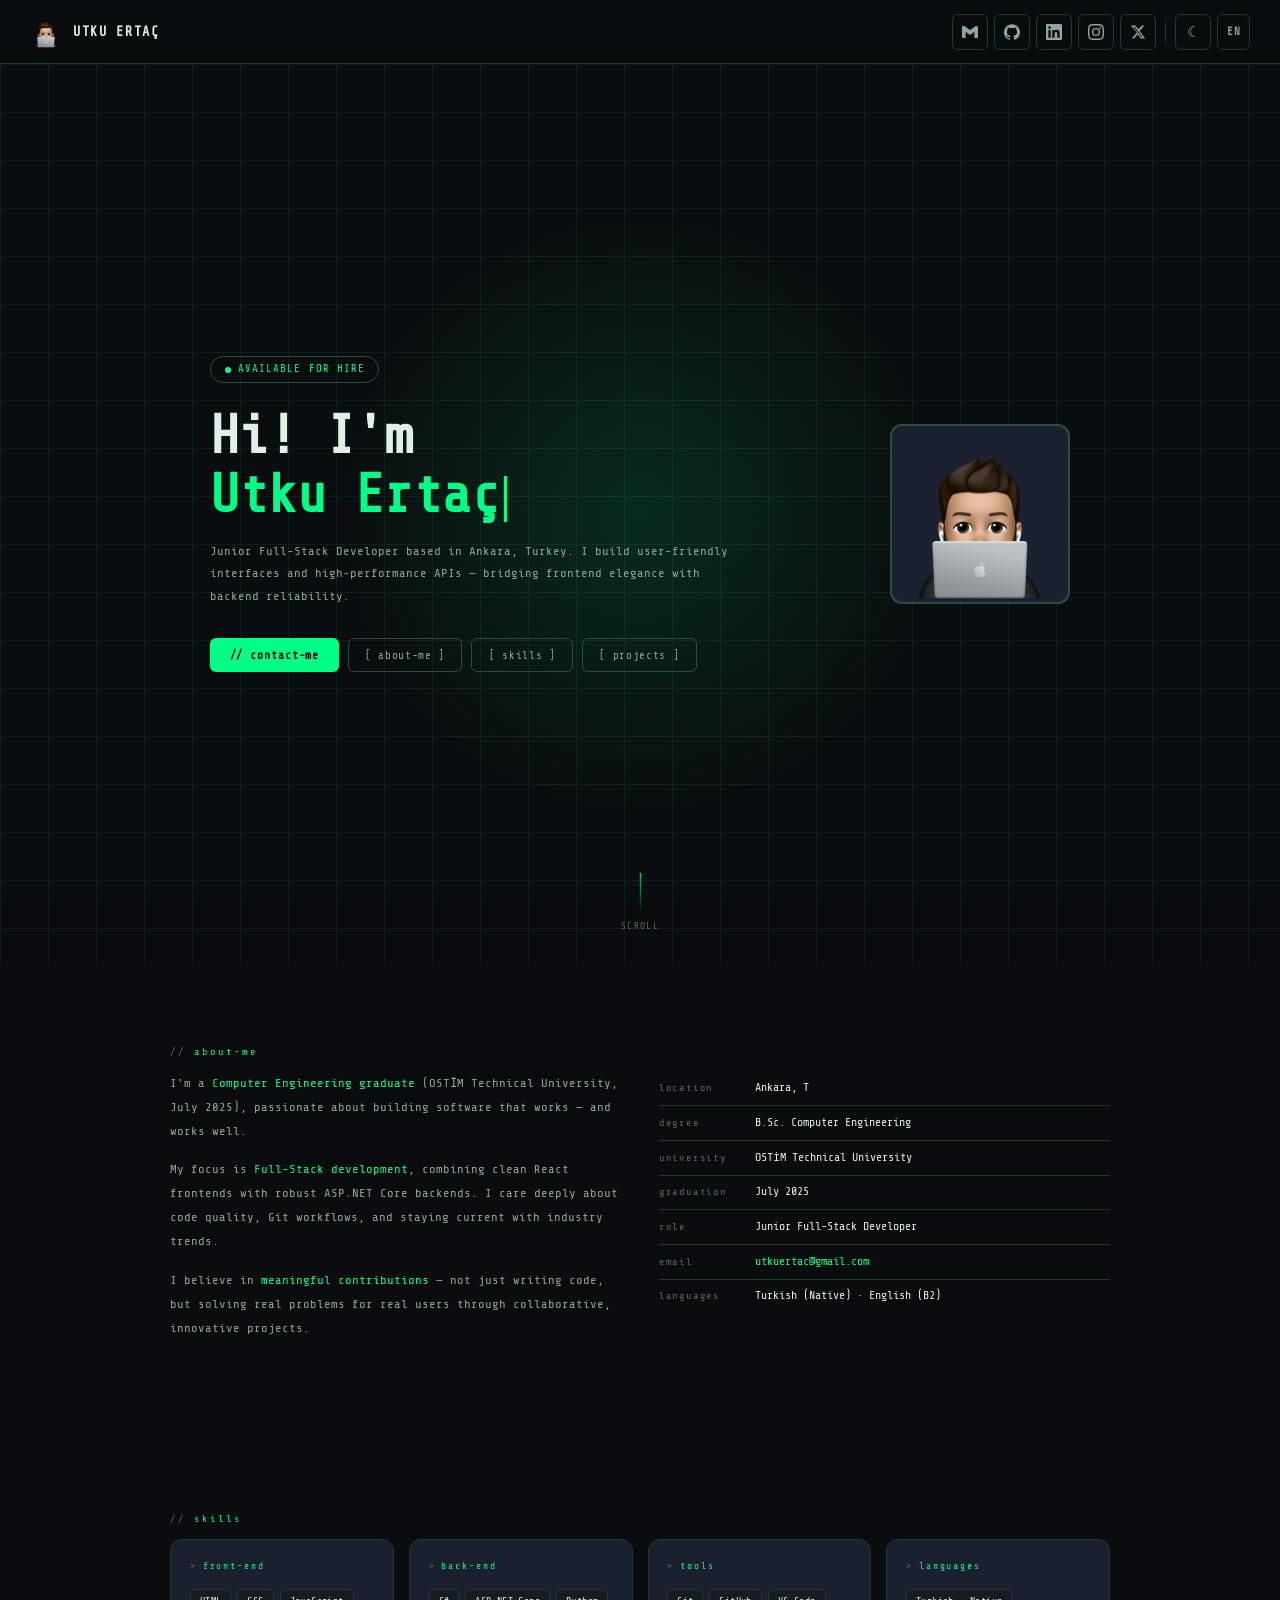
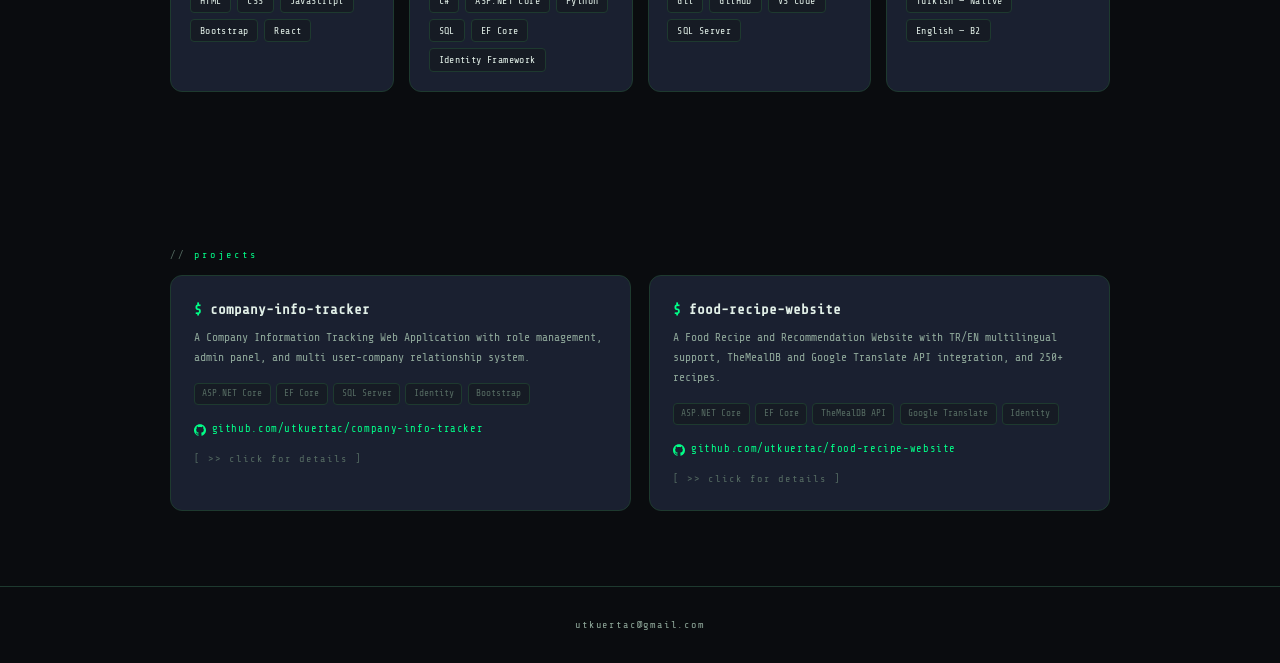
==== commit e30f858a: "e" ====
--- a/index.html
+++ b/index.html
@@ -238,13 +238,14 @@
   <div class="hero-glow"></div>
   <div class="hero-inner">
     <div class="hero-left">
+      <div class="hero-badge" data-i18n="badge">AVAILABLE FOR HIRE</div>
       <h1 class="hero-title">
         <span class="line1" data-i18n="hero-line1">Hi! I'm</span>
         <span class="name" id="typedName"><span class="cursor-blink"></span></span>
       </h1>
       <p class="hero-sub" data-i18n="hero-sub">Junior Full-Stack Developer based in Ankara, Turkey. I build user-friendly interfaces and high-performance APIs — bridging frontend elegance with backend reliability.</p>
       <div class="hero-btns">
-        <button class="btn-primary" id="heroContactBtn" data-i18n="btn-contact">[ contact-me ]</button>
+        <button class="btn-primary" id="heroContactBtn" data-i18n="btn-contact">// contact-me</button>
         <button class="btn-outline" onclick="document.getElementById('about').scrollIntoView({behavior:'smooth'})" data-i18n="btn-about">[ about-me ]</button>
         <button class="btn-outline" onclick="document.getElementById('skills').scrollIntoView({behavior:'smooth'})" data-i18n="btn-stack">[ skills ]</button>
         <button class="btn-outline" onclick="document.getElementById('projects').scrollIntoView({behavior:'smooth'})" data-i18n="btn-projects">[ projects ]</button>
@@ -269,12 +270,12 @@
     </div>
     <div>
       <ul class="info-list">
-        <li><span class="info-key" data-i18n="info-email">email</span><span class="info-val"><a href="mailto:utkuertac@gmail.com">utkuertac@gmail.com</a></span></li>
-        <li><span class="info-key" data-i18n="info-role">role</span><span class="info-val" data-i18n="info-role-val">Junior Full-Stack Developer</span></li>
-        <li><span class="info-key" data-i18n="info-loc">location</span><span class="info-val">Ankara, TR</span></li>
+        <li><span class="info-key" data-i18n="info-loc">location</span><span class="info-val">Ankara, T</span></li>
         <li><span class="info-key" data-i18n="info-deg">degree</span><span class="info-val" data-i18n="info-deg-val">B.Sc. Computer Engineering</span></li>
         <li><span class="info-key" data-i18n="info-uni">university</span><span class="info-val">OSTİM Technical University</span></li>
         <li><span class="info-key" data-i18n="info-grad">graduation</span><span class="info-val">July 2025</span></li>
+        <li><span class="info-key" data-i18n="info-role">role</span><span class="info-val" data-i18n="info-role-val">Junior Full-Stack Developer</span></li>
+        <li><span class="info-key" data-i18n="info-email">email</span><span class="info-val"><a href="mailto:utkuertac@gmail.com">utkuertac@gmail.com</a></span></li>
         <li><span class="info-key" data-i18n="info-lang">languages</span><span class="info-val" data-i18n="info-lang-val">Turkish (Native) · English (B2)</span></li>
       </ul>
     </div>
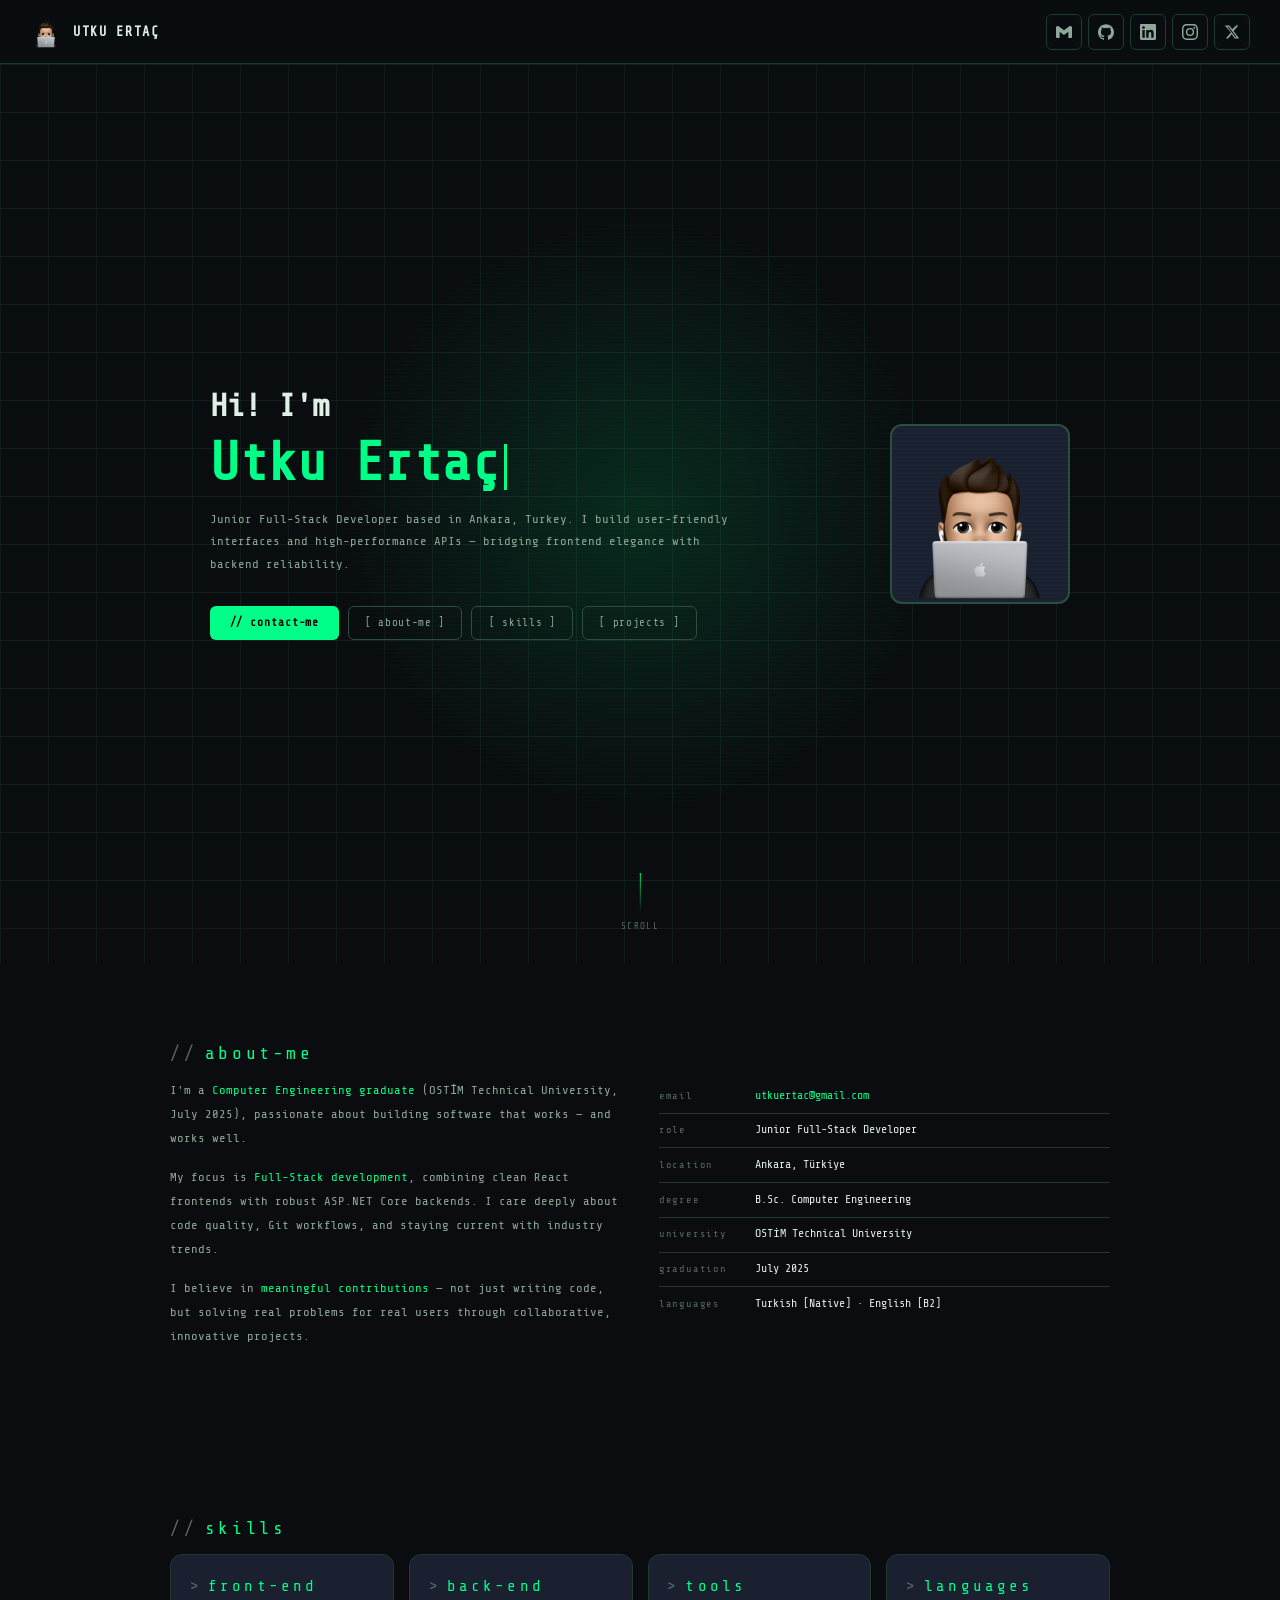
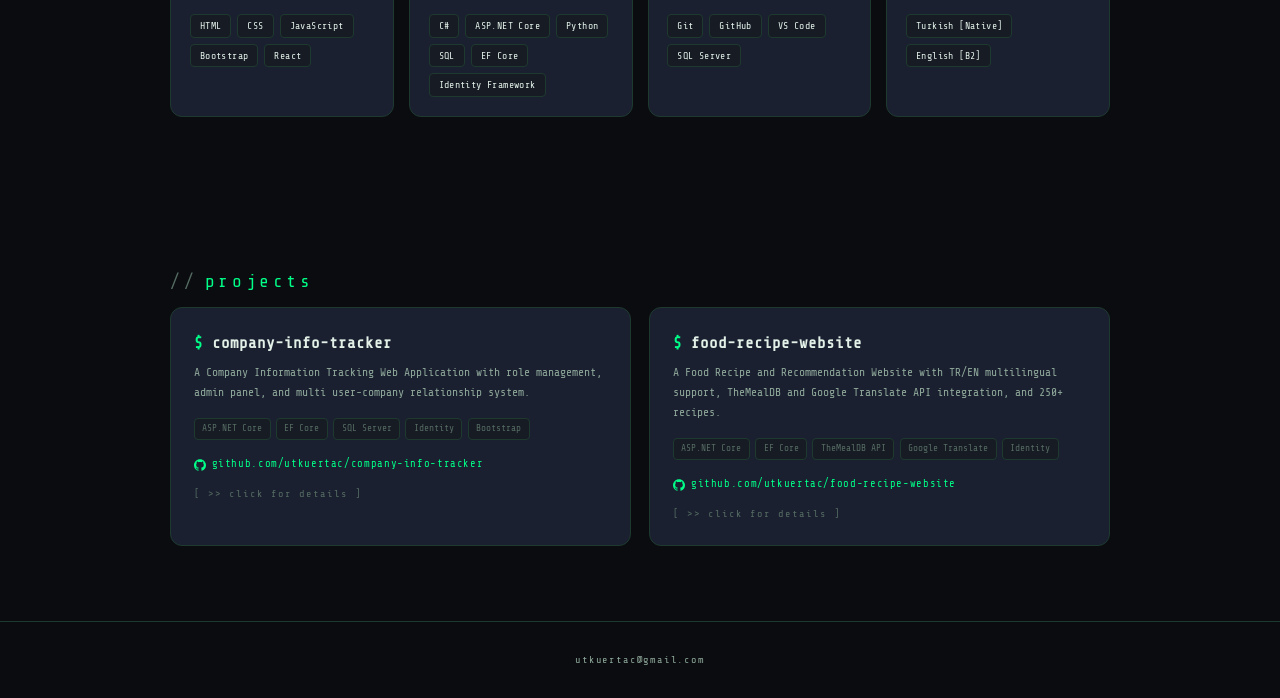
==== commit 0f966735: "e Co-authored-by: Copilot <copilot@github.com>" ====
--- a/index.html
+++ b/index.html
@@ -18,25 +18,16 @@
   --mono:'Share Tech Mono',monospace;
   --radius:6px;--radius2:12px;--nav-h:64px;
 }
-[data-theme="light"]{
-  --bg:#f0f4f2;--bg2:#e8ede9;--bg3:#dde5df;
-  --surface:#ffffff;--surface2:#f5f8f6;
-  --border:#b8d4c4;--border2:#8db8a0;
-  --accent:#007a40;--accent2:#005f30;--accent3:#009955;
-  --text:#0a1a10;--text2:#3a5a48;--text3:#6a8a78;
-  --red:#cc2222;--blue:#2255cc;--yellow:#887700;
-}
+
 html{scroll-behavior:smooth;font-size:15px}
 body{background:var(--bg);color:var(--text);font-family:var(--mono);line-height:1.6;overflow-x:hidden;transition:background .3s,color .3s}
 ::-webkit-scrollbar{width:4px}
 ::-webkit-scrollbar-track{background:var(--bg2)}
 ::-webkit-scrollbar-thumb{background:var(--border2);border-radius:2px}
 body::before{content:'';position:fixed;top:0;left:0;width:100%;height:100%;background:repeating-linear-gradient(0deg,transparent,transparent 2px,rgba(0,255,136,.015) 2px,rgba(0,255,136,.015) 4px);pointer-events:none;z-index:9999;}
-[data-theme="light"] body::before{display:none}
 
 /* NAV */
 nav{position:fixed;top:0;left:0;right:0;height:var(--nav-h);background:rgba(10,12,15,.92);backdrop-filter:blur(16px);border-bottom:1px solid var(--border);display:flex;align-items:center;justify-content:space-between;padding:0 2rem;z-index:100;transition:background .3s,border-color .3s;}
-[data-theme="light"] nav{background:rgba(240,244,242,.92)}
 .nav-brand{display:flex;align-items:center;gap:.75rem;text-decoration:none}
 .nav-logo{width:32px;height:32px;border-radius:var(--radius);overflow:hidden;flex-shrink:0;display:flex;align-items:center;justify-content:center;}
 .nav-logo img{width:100%;height:100%;object-fit:cover}
@@ -55,9 +46,7 @@
 /* HERO */
 #hero{min-height:100vh;display:flex;align-items:center;justify-content:center;position:relative;overflow:hidden;padding:2rem;}
 .hero-grid{position:absolute;inset:0;background-image:linear-gradient(var(--border) 1px, transparent 1px),linear-gradient(90deg, var(--border) 1px, transparent 1px);background-size:48px 48px;opacity:.35;}
-[data-theme="light"] .hero-grid{opacity:.5}
 .hero-glow{position:absolute;width:600px;height:600px;border-radius:50%;background:radial-gradient(circle, rgba(0,255,136,.12) 0%, transparent 70%);top:50%;left:50%;transform:translate(-50%,-50%);pointer-events:none;}
-[data-theme="light"] .hero-glow{background:radial-gradient(circle, rgba(0,122,64,.1) 0%, transparent 70%)}
 .hero-inner{position:relative;z-index:1;max-width:860px;width:100%;display:grid;grid-template-columns:1fr auto;gap:3rem;align-items:center;}
 .hero-left{}
 .hero-photo-wrap{flex-shrink:0}
@@ -67,7 +56,7 @@
 .hero-badge::before{content:'';width:6px;height:6px;border-radius:50%;background:var(--accent);animation:blink 1.2s ease-in-out infinite;}
 @keyframes blink{0%,100%{opacity:1}50%{opacity:.2}}
 .hero-title{font-family:var(--mono);font-size:clamp(2rem, 5vw, 3.6rem);font-weight:700;line-height:1.1;margin-bottom:1rem;}
-.hero-title .line1{display:block;color:var(--text)}
+.hero-title .line1{display:block;color:var(--text);font-size:0.6em;margin-bottom:0.3em;}
 .hero-title .name{display:block;color:var(--accent)}
 .cursor-blink{display:inline-block;width:3px;height:.85em;background:var(--accent);margin-left:4px;vertical-align:middle;animation:blink .8s step-end infinite;}
 .hero-sub{font-size:.82rem;color:var(--text2);max-width:520px;line-height:1.85;margin-bottom:2rem;}
@@ -85,7 +74,7 @@
 
 /* SECTIONS */
 .section-wrap{padding:5rem 2rem;max-width:1000px;margin:0 auto}
-.sec-label{display:inline-flex;align-items:center;gap:.5rem;font-size:.68rem;color:var(--accent);letter-spacing:.2em;margin-bottom:.75rem;}
+.sec-label{display:inline-flex;align-items:center;gap:.5rem;font-size:1.2rem;color:var(--accent);letter-spacing:.2em;margin-bottom:.75rem;}
 .sec-label::before{content:'//';color:var(--text3)}
 .sec-title{font-family:var(--mono);font-size:clamp(1.5rem,4vw,2.2rem);font-weight:700;color:var(--text);margin-bottom:2.5rem;border-bottom:1px solid var(--border);padding-bottom:1rem;}
 
@@ -106,7 +95,7 @@
 .skills-grid{display:grid;grid-template-columns:repeat(auto-fit,minmax(220px,1fr));gap:1rem}
 .skill-card{background:var(--surface);border:1px solid var(--border);border-radius:var(--radius2);padding:1.25rem;transition:border-color .2s;}
 .skill-card:hover{border-color:var(--border2)}
-.skill-cat{font-size:.63rem;color:var(--accent);letter-spacing:.2em;margin-bottom:1rem;display:flex;align-items:center;gap:.4rem;}
+.skill-cat{font-size:1.05rem;color:var(--accent);letter-spacing:.2em;margin-bottom:1rem;display:flex;align-items:center;gap:.4rem;}
 .skill-cat::before{content:'>';color:var(--text3)}
 .skill-tags{display:flex;flex-wrap:wrap;gap:.4rem}
 .skill-tag{padding:.2rem .6rem;background:var(--bg3);border:1px solid var(--border);border-radius:4px;font-size:.66rem;color:var(--text);letter-spacing:.04em;}
@@ -118,7 +107,7 @@
 .proj-card:hover{border-color:var(--border2);transform:translateY(-3px)}
 .proj-card:hover::before{transform:scaleX(1)}
 .proj-num{font-size:.63rem;color:var(--text3);letter-spacing:.15em;margin-bottom:.75rem;}
-.proj-name{font-family:var(--mono);font-size:.95rem;font-weight:700;color:var(--text);margin-bottom:.5rem;}
+.proj-name{font-family:var(--mono);font-weight:700;color:var(--text);font-size:1.05rem;margin-bottom:.5rem;}
 .proj-name span{color:var(--accent)}
 .proj-desc{font-size:.76rem;color:var(--text2);line-height:1.75;margin-bottom:1rem}
 .proj-tech-row{display:flex;flex-wrap:wrap;gap:.35rem;margin-bottom:1rem}
@@ -137,7 +126,7 @@
 .modal-close{background:none;border:1px solid var(--border);color:var(--text2);width:32px;height:32px;border-radius:var(--radius);cursor:pointer;font-size:16px;display:flex;align-items:center;justify-content:center;flex-shrink:0;transition:all .2s;font-family:var(--mono);}
 .modal-close:hover{border-color:var(--red);color:var(--red)}
 .modal-section{margin-bottom:1.25rem}
-.modal-label{font-size:.63rem;color:var(--accent);letter-spacing:.18em;margin-bottom:.5rem}
+.modal-label{font-size:1.1rem;color:var(--accent);letter-spacing:.18em;margin-bottom:.5rem}
 .modal-body{font-size:.8rem;color:var(--text2);line-height:1.85}
 .modal-tech-row{display:flex;flex-wrap:wrap;gap:.4rem;margin-top:.5rem}
 .modal-link{display:inline-flex;align-items:center;gap:.5rem;padding:.5rem 1rem;border:1px solid var(--accent);border-radius:var(--radius);color:var(--accent);font-size:.73rem;text-decoration:none;margin-top:1rem;transition:all .2s;font-family:var(--mono);}
@@ -221,12 +210,6 @@
     <a class="nav-icon" href="https://www.x.com/utkuertac" target="_blank" rel="noopener" title="X">
       <svg viewBox="0 0 24 24"><path d="M18.244 2.25h3.308l-7.227 8.26 8.502 11.24H16.17l-4.714-6.231-5.401 6.231H2.748l7.73-8.835L1.254 2.25H8.08l4.253 5.622zm-1.161 17.52h1.833L7.084 4.126H5.117z"/></svg>
     </a>
-
-    <div class="nav-divider"></div>
-    <!-- Theme -->
-    <button class="nav-icon" id="themeBtn" title="Toggle theme" style="font-size:15px">☾</button>
-    <!-- Lang -->
-    <button class="nav-icon" id="langBtn" title="Dil / Language" style="font-size:11px;letter-spacing:.04em;font-family:var(--mono);width:auto;padding:0 .6rem;font-weight:700">EN</button>
   </div>
 </nav>
 
@@ -238,45 +221,44 @@
   <div class="hero-glow"></div>
   <div class="hero-inner">
     <div class="hero-left">
-      <div class="hero-badge" data-i18n="badge">AVAILABLE FOR HIRE</div>
       <h1 class="hero-title">
-        <span class="line1" data-i18n="hero-line1">Hi! I'm</span>
+        <span class="line1">Hi! I'm</span>
         <span class="name" id="typedName"><span class="cursor-blink"></span></span>
       </h1>
-      <p class="hero-sub" data-i18n="hero-sub">Junior Full-Stack Developer based in Ankara, Turkey. I build user-friendly interfaces and high-performance APIs — bridging frontend elegance with backend reliability.</p>
+      <p class="hero-sub">Junior Full-Stack Developer based in Ankara, Turkey. I build user-friendly interfaces and high-performance APIs — bridging frontend elegance with backend reliability.</p>
       <div class="hero-btns">
-        <button class="btn-primary" id="heroContactBtn" data-i18n="btn-contact">// contact-me</button>
-        <button class="btn-outline" onclick="document.getElementById('about').scrollIntoView({behavior:'smooth'})" data-i18n="btn-about">[ about-me ]</button>
-        <button class="btn-outline" onclick="document.getElementById('skills').scrollIntoView({behavior:'smooth'})" data-i18n="btn-stack">[ skills ]</button>
-        <button class="btn-outline" onclick="document.getElementById('projects').scrollIntoView({behavior:'smooth'})" data-i18n="btn-projects">[ projects ]</button>
+        <button class="btn-primary" id="heroContactBtn">// contact-me</button>
+        <button class="btn-outline" onclick="document.getElementById('about').scrollIntoView({behavior:'smooth'})">[ about-me ]</button>
+        <button class="btn-outline" onclick="document.getElementById('skills').scrollIntoView({behavior:'smooth'})">[ skills ]</button>
+        <button class="btn-outline" onclick="document.getElementById('projects').scrollIntoView({behavior:'smooth'})">[ projects ]</button>
       </div>
     </div>
     <div class="hero-photo-wrap">
       <div class="hero-photo"><img src="/img/favicon.png" alt="Utku Ertaç"/></div>
     </div>
   </div>
-  <div class="hero-scroll"><div class="scroll-line"></div><span data-i18n="scroll">SCROLL</span></div>
+  <div class="hero-scroll"><div class="scroll-line"></div><span>SCROLL</span></div>
 </section>
 
 <!-- ABOUT -->
 <section id="about">
 <div class="section-wrap fade-in">
-  <div class="sec-label" data-i18n="sec-about">about-me</div>
+  <div class="sec-label">about-me</div>
   <div class="about-grid">
     <div class="about-text">
-      <p data-i18n="about-p1">I'm a <strong>Computer Engineering graduate</strong> (OSTİM Technical University, July 2025), passionate about building software that works — and works well.</p>
-      <p data-i18n="about-p2">My focus is <strong>Full-Stack development</strong>, combining clean React frontends with robust ASP.NET Core backends. I care deeply about code quality, Git workflows, and staying current with industry trends.</p>
-      <p data-i18n="about-p3">I believe in <strong>meaningful contributions</strong> — not just writing code, but solving real problems for real users through collaborative, innovative projects.</p>
+      <p>I'm a <strong>Computer Engineering graduate</strong> (OSTİM Technical University, July 2025), passionate about building software that works — and works well.</p>
+      <p>My focus is <strong>Full-Stack development</strong>, combining clean React frontends with robust ASP.NET Core backends. I care deeply about code quality, Git workflows, and staying current with industry trends.</p>
+      <p>I believe in <strong>meaningful contributions</strong> — not just writing code, but solving real problems for real users through collaborative, innovative projects.</p>
     </div>
     <div>
       <ul class="info-list">
-        <li><span class="info-key" data-i18n="info-loc">location</span><span class="info-val">Ankara, T</span></li>
-        <li><span class="info-key" data-i18n="info-deg">degree</span><span class="info-val" data-i18n="info-deg-val">B.Sc. Computer Engineering</span></li>
-        <li><span class="info-key" data-i18n="info-uni">university</span><span class="info-val">OSTİM Technical University</span></li>
-        <li><span class="info-key" data-i18n="info-grad">graduation</span><span class="info-val">July 2025</span></li>
-        <li><span class="info-key" data-i18n="info-role">role</span><span class="info-val" data-i18n="info-role-val">Junior Full-Stack Developer</span></li>
-        <li><span class="info-key" data-i18n="info-email">email</span><span class="info-val"><a href="mailto:utkuertac@gmail.com">utkuertac@gmail.com</a></span></li>
-        <li><span class="info-key" data-i18n="info-lang">languages</span><span class="info-val" data-i18n="info-lang-val">Turkish (Native) · English (B2)</span></li>
+        <li><span class="info-key">email</span><span class="info-val"><a href="mailto:utkuertac@gmail.com">utkuertac@gmail.com</a></span></li>
+        <li><span class="info-key">role</span><span class="info-val">Junior Full-Stack Developer</span></li>
+        <li><span class="info-key">location</span><span class="info-val">Ankara, Türkiye</span></li>
+        <li><span class="info-key">degree</span><span class="info-val">B.Sc. Computer Engineering</span></li>
+        <li><span class="info-key">university</span><span class="info-val">OSTİM Technical University</span></li>
+        <li><span class="info-key">graduation</span><span class="info-val">July 2025</span></li>
+        <li><span class="info-key">languages</span><span class="info-val">Turkish [Native] · English [B2]</span></li>
       </ul>
     </div>
   </div>
@@ -286,23 +268,23 @@
 <!-- SKILLS -->
 <section id="skills">
 <div class="section-wrap fade-in">
-  <div class="sec-label" data-i18n="sec-skills">skills</div>
+  <div class="sec-label">skills</div>
   <div class="skills-grid">
     <div class="skill-card">
-      <div class="skill-cat" data-i18n="sk-fe">front-end</div>
+      <div class="skill-cat">front-end</div>
       <div class="skill-tags"><span class="skill-tag">HTML</span><span class="skill-tag">CSS</span><span class="skill-tag">JavaScript</span><span class="skill-tag">Bootstrap</span><span class="skill-tag">React</span></div>
     </div>
     <div class="skill-card">
-      <div class="skill-cat" data-i18n="sk-be">back-end</div>
+      <div class="skill-cat">back-end</div>
       <div class="skill-tags"><span class="skill-tag">C#</span><span class="skill-tag">ASP.NET Core</span><span class="skill-tag">Python</span><span class="skill-tag">SQL</span><span class="skill-tag">EF Core</span><span class="skill-tag">Identity Framework</span></div>
     </div>
     <div class="skill-card">
-      <div class="skill-cat" data-i18n="sk-tools">tools</div>
+      <div class="skill-cat">tools</div>
       <div class="skill-tags"><span class="skill-tag">Git</span><span class="skill-tag">GitHub</span><span class="skill-tag">VS Code</span><span class="skill-tag">SQL Server</span></div>
     </div>
     <div class="skill-card">
-      <div class="skill-cat" data-i18n="sk-lang">languages</div>
-      <div class="skill-tags"><span class="skill-tag" data-i18n="sk-turkish">Turkish — Native</span><span class="skill-tag" data-i18n="sk-english">English — B2</span></div>
+      <div class="skill-cat">languages</div>
+      <div class="skill-tags"><span class="skill-tag">Turkish [Native]</span><span class="skill-tag">English [B2]</span></div>
     </div>
   </div>
 </div>
@@ -311,27 +293,27 @@
 <!-- PROJECTS -->
 <section id="projects">
 <div class="section-wrap fade-in">
-  <div class="sec-label" data-i18n="sec-proj">projects</div>
+  <div class="sec-label">projects</div>
   <div class="projects-grid">
     <div class="proj-card" onclick="openProject('company')">
       <div class="proj-name"><span>$</span> company-info-tracker</div>
-      <div class="proj-desc" data-i18n="proj1-desc">A Company Information Tracking Web Application with role management, admin panel, and multi user-company relationship system.</div>
+      <div class="proj-desc">A Company Information Tracking Web Application with role management, admin panel, and multi user-company relationship system.</div>
       <div class="proj-tech-row"><span class="proj-tech">ASP.NET Core</span><span class="proj-tech">EF Core</span><span class="proj-tech">SQL Server</span><span class="proj-tech">Identity</span><span class="proj-tech">Bootstrap</span></div>
       <div class="proj-link">
         <svg width="12" height="12" viewBox="0 0 24 24" fill="currentColor"><path d="M12 .297c-6.63 0-12 5.373-12 12 0 5.303 3.438 9.8 8.205 11.385.6.113.82-.258.82-.577 0-.285-.01-1.04-.015-2.04-3.338.724-4.042-1.61-4.042-1.61C4.422 18.07 3.633 17.7 3.633 17.7c-1.087-.744.084-.729.084-.729 1.205.084 1.838 1.236 1.838 1.236 1.07 1.835 2.809 1.305 3.495.998.108-.776.417-1.305.76-1.605-2.665-.3-5.466-1.332-5.466-5.93 0-1.31.465-2.38 1.235-3.22-.135-.303-.54-1.523.105-3.176 0 0 1.005-.322 3.3 1.23.96-.267 1.98-.399 3-.405 1.02.006 2.04.138 3 .405 2.28-1.552 3.285-1.23 3.285-1.23.645 1.653.24 2.873.12 3.176.765.84 1.23 1.91 1.23 3.22 0 4.61-2.805 5.625-5.475 5.92.42.36.81 1.096.81 2.22 0 1.606-.015 2.896-.015 3.286 0 .315.21.69.825.57C20.565 22.092 24 17.592 24 12.297c0-6.627-5.373-12-12-12"/></svg>
         github.com/utkuertac/company-info-tracker
       </div>
-      <span class="proj-more" data-i18n="proj-more">[ >> click for details ]</span>
+      <span class="proj-more">[ >> click for details ]</span>
     </div>
     <div class="proj-card" onclick="openProject('food')">
       <div class="proj-name"><span>$</span> food-recipe-website</div>
-      <div class="proj-desc" data-i18n="proj2-desc">A Food Recipe and Recommendation Website with TR/EN multilingual support, TheMealDB and Google Translate API integration, and 250+ recipes.</div>
+      <div class="proj-desc">A Food Recipe and Recommendation Website with TR/EN multilingual support, TheMealDB and Google Translate API integration, and 250+ recipes.</div>
       <div class="proj-tech-row"><span class="proj-tech">ASP.NET Core</span><span class="proj-tech">EF Core</span><span class="proj-tech">TheMealDB API</span><span class="proj-tech">Google Translate</span><span class="proj-tech">Identity</span></div>
       <div class="proj-link">
         <svg width="12" height="12" viewBox="0 0 24 24" fill="currentColor"><path d="M12 .297c-6.63 0-12 5.373-12 12 0 5.303 3.438 9.8 8.205 11.385.6.113.82-.258.82-.577 0-.285-.01-1.04-.015-2.04-3.338.724-4.042-1.61-4.042-1.61C4.422 18.07 3.633 17.7 3.633 17.7c-1.087-.744.084-.729.084-.729 1.205.084 1.838 1.236 1.838 1.236 1.07 1.835 2.809 1.305 3.495.998.108-.776.417-1.305.76-1.605-2.665-.3-5.466-1.332-5.466-5.93 0-1.31.465-2.38 1.235-3.22-.135-.303-.54-1.523.105-3.176 0 0 1.005-.322 3.3 1.23.96-.267 1.98-.399 3-.405 1.02.006 2.04.138 3 .405 2.28-1.552 3.285-1.23 3.285-1.23.645 1.653.24 2.873.12 3.176.765.84 1.23 1.91 1.23 3.22 0 4.61-2.805 5.625-5.475 5.92.42.36.81 1.096.81 2.22 0 1.606-.015 2.896-.015 3.286 0 .315.21.69.825.57C20.565 22.092 24 17.592 24 12.297c0-6.627-5.373-12-12-12"/></svg>
         github.com/utkuertac/food-recipe-website
       </div>
-      <span class="proj-more" data-i18n="proj-more">[ >> click for details ]</span>
+      <span class="proj-more">[ >> click for details ]</span>
     </div>
   </div>
 </div>
@@ -351,15 +333,15 @@
       <button class="modal-close" onclick="closeModal('company')">✕</button>
     </div>
     <div class="modal-section"><div class="modal-label">// overview</div>
-      <div class="modal-body" data-i18n="m1-overview">A Company Information Tracking Web Application developed using ASP.NET Core. Built to manage complex multi-user and multi-company relationships with full role-based access control.</div>
+      <div class="modal-body">A Company Information Tracking Web Application developed using ASP.NET Core. Built to manage complex multi-user and multi-company relationships with full role-based access control.</div>
     </div>
     <div class="modal-metrics">
-      <div class="metric-box"><div class="metric-val">25+</div><div class="metric-key" data-i18n="m1-met1">COMPANIES TRACKED</div></div>
-      <div class="metric-box"><div class="metric-val">10+</div><div class="metric-key" data-i18n="m1-met2">USERS MANAGED</div></div>
+      <div class="metric-box"><div class="metric-val">25+</div><div class="metric-key">COMPANIES TRACKED</div></div>
+      <div class="metric-box"><div class="metric-val">10+</div><div class="metric-key">USERS MANAGED</div></div>
     </div>
     <div class="modal-section"><div class="modal-label">// key-features</div>
-      <div class="modal-body" data-i18n="m1-feat">
-        · User login &amp; role management (Identity Framework)<br>
+      <div class="modal-body">
+        · User login & role management (Identity Framework)<br>
         · Multi user-company relationship management<br>
         · Admin panel for data oversight<br>
         · Responsive interface (HTML, CSS, Bootstrap, JS)<br>
@@ -371,7 +353,7 @@
     </div>
     <a class="modal-link" href="https://github.com/utkuertac/company-info-tracker" target="_blank" rel="noopener">
       <svg width="14" height="14" viewBox="0 0 24 24" fill="currentColor"><path d="M12 .297c-6.63 0-12 5.373-12 12 0 5.303 3.438 9.8 8.205 11.385.6.113.82-.258.82-.577 0-.285-.01-1.04-.015-2.04-3.338.724-4.042-1.61-4.042-1.61C4.422 18.07 3.633 17.7 3.633 17.7c-1.087-.744.084-.729.084-.729 1.205.084 1.838 1.236 1.838 1.236 1.07 1.835 2.809 1.305 3.495.998.108-.776.417-1.305.76-1.605-2.665-.3-5.466-1.332-5.466-5.93 0-1.31.465-2.38 1.235-3.22-.135-.303-.54-1.523.105-3.176 0 0 1.005-.322 3.3 1.23.96-.267 1.98-.399 3-.405 1.02.006 2.04.138 3 .405 2.28-1.552 3.285-1.23 3.285-1.23.645 1.653.24 2.873.12 3.176.765.84 1.23 1.91 1.23 3.22 0 4.61-2.805 5.625-5.475 5.92.42.36.81 1.096.81 2.22 0 1.606-.015 2.896-.015 3.286 0 .315.21.69.825.57C20.565 22.092 24 17.592 24 12.297c0-6.627-5.373-12-12-12"/></svg>
-      <span data-i18n="view-gh">>> GitHub</span>
+      <span>>> GitHub</span>
     </a>
   </div>
 </div>
@@ -384,14 +366,14 @@
       <button class="modal-close" onclick="closeModal('food')">✕</button>
     </div>
     <div class="modal-section"><div class="modal-label">// overview</div>
-      <div class="modal-body" data-i18n="m2-overview">A Food Recipe and Recommendation Website with full bilingual (TR/EN) support, external API integration, and a rich user experience including recipe sharing, favorites, and category search.</div>
+      <div class="modal-body">A Food Recipe and Recommendation Website with full bilingual (TR/EN) support, external API integration, and a rich user experience including recipe sharing, favorites, and category search.</div>
     </div>
     <div class="modal-metrics">
-      <div class="metric-box"><div class="metric-val">250+</div><div class="metric-key" data-i18n="m2-met1">RECIPES AVAILABLE</div></div>
-      <div class="metric-box"><div class="metric-val">TR/EN</div><div class="metric-key" data-i18n="m2-met2">MULTILINGUAL</div></div>
+      <div class="metric-box"><div class="metric-val">250+</div><div class="metric-key">RECIPES AVAILABLE</div></div>
+      <div class="metric-box"><div class="metric-val">TR/EN</div><div class="metric-key">MULTILINGUAL</div></div>
     </div>
     <div class="modal-section"><div class="modal-label">// key-features</div>
-      <div class="modal-body" data-i18n="m2-feat">
+      <div class="modal-body">
         · TR/EN multilingual structure<br>
         · TheMealDB API + Google Translate integration<br>
         · Recipe sharing, favorites, category search<br>
@@ -405,7 +387,7 @@
     </div>
     <a class="modal-link" href="https://github.com/utkuertac/food-recipe-website" target="_blank" rel="noopener">
       <svg width="14" height="14" viewBox="0 0 24 24" fill="currentColor"><path d="M12 .297c-6.63 0-12 5.373-12 12 0 5.303 3.438 9.8 8.205 11.385.6.113.82-.258.82-.577 0-.285-.01-1.04-.015-2.04-3.338.724-4.042-1.61-4.042-1.61C4.422 18.07 3.633 17.7 3.633 17.7c-1.087-.744.084-.729.084-.729 1.205.084 1.838 1.236 1.838 1.236 1.07 1.835 2.809 1.305 3.495.998.108-.776.417-1.305.76-1.605-2.665-.3-5.466-1.332-5.466-5.93 0-1.31.465-2.38 1.235-3.22-.135-.303-.54-1.523.105-3.176 0 0 1.005-.322 3.3 1.23.96-.267 1.98-.399 3-.405 1.02.006 2.04.138 3 .405 2.28-1.552 3.285-1.23 3.285-1.23.645 1.653.24 2.873.12 3.176.765.84 1.23 1.91 1.23 3.22 0 4.61-2.805 5.625-5.475 5.92.42.36.81 1.096.81 2.22 0 1.606-.015 2.896-.015 3.286 0 .315.21.69.825.57C20.565 22.092 24 17.592 24 12.297c0-6.627-5.373-12-12-12"/></svg>
-      <span data-i18n="view-gh">>> GitHub</span>
+      <span>>> GitHub</span>
     </a>
   </div>
 </div>
@@ -414,112 +396,19 @@
 <div class="modal-backdrop" id="modal-contact">
   <div class="modal">
     <div class="modal-header">
-      <div class="modal-title"><span>//</span> <span data-i18n="contact-title">contact-me</span></div>
+      <div class="modal-title"><span>//</span> contact-me</div>
       <button class="modal-close" onclick="closeModal('contact')">✕</button>
     </div>
     <div class="form-group">
-      <label class="form-label" data-i18n="cf-msg-lbl">message</label>
+      <label class="form-label">message</label>
       <textarea class="form-textarea" id="cf-msg" placeholder="text"></textarea>
     </div>
-    <button class="btn-primary" onclick="sendContact()" style="width:100%" data-i18n="cf-send">[ send-message ]</button>
+    <button class="btn-primary" onclick="sendContact()" style="width:100%">[ send-message ]</button>
     <div class="form-status" id="form-status"></div>
   </div>
 </div>
 
 <script>
-// ── I18N ──
-const i18n={
-  en:{
-    badge:'AVAILABLE FOR HIRE','hero-line1':"Hi! I'm",
-    'hero-sub':'Junior Full-Stack Developer based in Ankara, Turkey. I build user-friendly interfaces and high-performance APIs — bridging frontend elegance with backend reliability.',
-    'btn-contact':'// CONTACT ME','btn-about':'[ WHO AM I ]','btn-stack':'[ TECH STACK ]','btn-projects':'[ PROJECTS ]',
-    scroll:'SCROLL',
-    'sec-about':'ABOUT_ME','about-title':'Who am I?',
-    'about-p1':'I\'m a <strong>Computer Engineering graduate</strong> (OSTİM Technical University, July 2025), passionate about building software that works — and works well.',
-    'about-p2':'My focus is <strong>Full-Stack development</strong>, combining clean React frontends with robust ASP.NET Core backends. I care deeply about code quality, Git workflows, and staying current with industry trends.',
-    'about-p3':'I believe in <strong>meaningful contributions</strong> — not just writing code, but solving real problems for real users through collaborative, innovative projects.',
-    'info-loc':'LOCATION','info-deg':'DEGREE','info-deg-val':'B.Sc. Computer Engineering',
-    'info-uni':'UNIVERSITY','info-grad':'GRAD','info-gpa':'GPA','info-role':'ROLE','info-role-val':'Junior Full-Stack Developer',
-    'info-lang':'LANG','info-lang-val':'Turkish (Native) · English (B2)',
-    'sec-exp':'EXPERIENCE','exp-title':'Work Experience','exp-intern':'INTERN ENGINEER',
-    'exp-netaflow':'Developed a web application for internal information management using ASP.NET Core and C#. Created data models using SQL Server and Entity Framework Core, and implemented user/role management.',
-    'exp-ion':'Conducted studies on cybersecurity, network security, and data privacy.',
-    'exp-siber':'Developed small-scale automation scripts using Python.',
-    'exp-ostim':'Developed control prototypes using Arduino.',
-    'sec-skills':'SKILLS','skills-title':'Tech Stack',
-    'sk-fe':'FRONT END','sk-be':'BACK END','sk-tools':'TOOLS','sk-lang':'LANGUAGES',
-    'sk-turkish':'Turkish — Native','sk-english':'English — B2',
-    'sec-proj':'PROJECTS','proj-title':'My Work',
-    'proj1-desc':'A Company Information Tracking Web Application with role management, admin panel, and multi user-company relationship system.',
-    'proj2-desc':'A Food Recipe and Recommendation Website with TR/EN multilingual support, TheMealDB and Google Translate API integration, and 250+ recipes.',
-    'proj-more':'[ click for details → ]',
-    'm1-overview':'A Company Information Tracking Web Application developed using ASP.NET Core. Built to manage complex multi-user and multi-company relationships with full role-based access control.',
-    'm1-met1':'COMPANIES TRACKED','m1-met2':'USERS MANAGED',
-    'm1-feat':'· User login & role management (Identity Framework)<br>· Multi user-company relationship management<br>· Admin panel for data oversight<br>· Responsive interface (HTML, CSS, Bootstrap, JS)<br>· Server integration for improved data security',
-    'm2-overview':'A Food Recipe and Recommendation Website with full bilingual (TR/EN) support, external API integration, and a rich user experience including recipe sharing, favorites, and category search.',
-    'm2-met1':'RECIPES AVAILABLE','m2-met2':'MULTILINGUAL',
-    'm2-feat':'· TR/EN multilingual structure<br>· TheMealDB API + Google Translate integration<br>· Recipe sharing, favorites, category search<br>· Admin panel for content management<br>· Identity Framework authentication<br>· Responsive Bootstrap interface',
-    'view-gh':'View on GitHub →',
-    'contact-title':'Get In Touch','cf-name-lbl':'YOUR_NAME','cf-email-lbl':'YOUR_EMAIL','cf-msg-lbl':'MESSAGE','cf-send':'[ SEND MESSAGE ]',
-    'cf-err':'// HATA: Tüm alanlar gerekli','cf-ok':'// Mail istemcisi açılıyor...'
-  },
-  tr:{
-    badge:'İŞE ALINMAYA HAZIR','hero-line1':"Merhaba! Ben",
-    'hero-sub':'Ankara\'da yaşayan Junior Full-Stack Developer. Kullanıcı dostu arayüzler ve yüksek performanslı API\'ler geliştiriyorum — frontend zarafetini backend sağlamlığıyla birleştiriyorum.',
-    'btn-contact':'// İLETİŞİME GEÇ','btn-about':'[ BEN KİMİM ]','btn-stack':'[ TEKNOLOJİLER ]','btn-projects':'[ PROJELER ]',
-    scroll:'KAYDIR',
-    'sec-about':'HAKKIMDA','about-title':'Ben Kimim?',
-    'about-p1':'<strong>Bilgisayar Mühendisliği mezunuyum</strong> (OSTİM Teknik Üniversitesi, Temmuz 2025). İyi çalışan yazılımlar geliştirme konusunda büyük bir tutku taşıyorum.',
-    'about-p2':'Odak noktam <strong>Full-Stack geliştirme</strong>: temiz React frontend\'leri ile güçlü ASP.NET Core backend\'lerini bir araya getiriyorum. Kod kalitesi, Git iş akışları ve güncel sektör trendleri konusunda hassasım.',
-    'about-p3':'<strong>Anlamlı katkılar</strong> sunmaya inanıyorum — sadece kod yazmak değil, ekip içi iş birliğiyle gerçek kullanıcıların gerçek sorunlarını çözmek.',
-    'info-loc':'KONUM','info-deg':'DERECE','info-deg-val':'B.Sc. Bilgisayar Mühendisliği',
-    'info-uni':'ÜNİVERSİTE','info-grad':'MEZUN','info-gpa':'GPA','info-role':'ROL','info-role-val':'Junior Full-Stack Developer',
-    'info-lang':'DİL','info-lang-val':'Türkçe (Anadil) · İngilizce (B2)',
-    'sec-exp':'DENEYİM','exp-title':'İş Deneyimi','exp-intern':'STAJYER MÜHENDİS',
-    'exp-netaflow':'ASP.NET Core ve C# kullanılarak iç bilgi yönetimi için bir web uygulaması geliştirildi. SQL Server ve Entity Framework Core ile veri modelleri oluşturuldu, kullanıcı/rol yönetimi implemente edildi.',
-    'exp-ion':'Siber güvenlik, ağ güvenliği ve veri gizliliği konularında çalışmalar yapıldı.',
-    'exp-siber':'Python kullanılarak küçük ölçekli otomasyon scriptleri geliştirildi.',
-    'exp-ostim':'Arduino ile kontrol prototipleri geliştirildi.',
-    'sec-skills':'BECERİLER','skills-title':'Teknoloji Yığını',
-    'sk-fe':'FRONT END','sk-be':'BACK END','sk-tools':'ARAÇLAR','sk-lang':'DİLLER',
-    'sk-turkish':'Türkçe — Anadil','sk-english':'İngilizce — B2',
-    'sec-proj':'PROJELER','proj-title':'Çalışmalarım',
-    'proj1-desc':'ASP.NET Core ile geliştirilen şirket bilgi takip uygulaması. Rol yönetimi, admin paneli ve çoklu kullanıcı-şirket ilişki yönetimi içerir.',
-    'proj2-desc':'TR/EN çok dilli destek, TheMealDB ve Google Translate API entegrasyonu ile 250+ tarif sunan yemek tarifi ve öneri web sitesi.',
-    'proj-more':'[ detaylar için tıkla → ]',
-    'm1-overview':'ASP.NET Core kullanılarak geliştirilmiş Şirket Bilgi Takip Web Uygulaması. Tam rol tabanlı erişim kontrolüyle karmaşık çok kullanıcılı ve çok şirketli ilişkileri yönetir.',
-    'm1-met1':'TAKİP EDİLEN ŞİRKET','m1-met2':'YÖNETİLEN KULLANICI',
-    'm1-feat':'· Kullanıcı girişi ve rol yönetimi (Identity Framework)<br>· Çoklu kullanıcı-şirket ilişki yönetimi<br>· Veri gözetimi için admin paneli<br>· Duyarlı arayüz (HTML, CSS, Bootstrap, JS)<br>· Sunucu entegrasyonu ile geliştirilmiş veri güvenliği',
-    'm2-overview':'Tam çift dilli (TR/EN) destek, harici API entegrasyonu ve tarif paylaşma, favoriler ve kategori arama gibi zengin kullanıcı deneyimi sunan Yemek Tarifi ve Öneri Web Sitesi.',
-    'm2-met1':'MEVCUT TARİF','m2-met2':'ÇOK DİLLİ',
-    'm2-feat':'· TR/EN çok dilli yapı<br>· TheMealDB API + Google Translate entegrasyonu<br>· Tarif paylaşma, favoriler, kategori arama<br>· İçerik yönetimi için admin paneli<br>· Identity Framework kimlik doğrulaması<br>· Duyarlı Bootstrap arayüzü',
-    'view-gh':'GitHub\'da Görüntüle →',
-    'contact-title':'İletişime Geç','cf-name-lbl':'ADINIZ','cf-email-lbl':'E-POSTA','cf-msg-lbl':'MESAJ','cf-send':'[ MESAJ GÖNDER ]',
-    'cf-err':'// ERROR: all fields required','cf-ok':'// Opening your mail client...'
-  }
-};
-let lang='en';
-function applyLang(l){
-  lang=l;
-  const d=i18n[l];
-  document.querySelectorAll('[data-i18n]').forEach(el=>{
-    const k=el.getAttribute('data-i18n');
-    if(d[k]!==undefined)el.innerHTML=d[k];
-  });
-  document.getElementById('langBtn').textContent=l==='en'?'TR':'EN';
-  document.documentElement.lang=l==='en'?'en':'tr';
-}
-document.getElementById('langBtn').addEventListener('click',()=>applyLang(lang==='en'?'tr':'en'));
-
-// ── THEME ──
-const themeBtn=document.getElementById('themeBtn');
-let dark=true;
-themeBtn.addEventListener('click',()=>{
-  dark=!dark;
-  document.documentElement.setAttribute('data-theme',dark?'dark':'light');
-  themeBtn.textContent=dark?'☾':'☀';
-});
-
 // ── TYPED NAME ──
 const nameEl=document.getElementById('typedName');
 const fullName='Utku Ertaç';
@@ -547,7 +436,7 @@
   const msg=document.getElementById('cf-msg').value.trim();
   const status=document.getElementById('form-status');
   window.location.href=`mailto:utkuertac@gmail.com?subject=utkuertac.com Contact Form&body=${encodeURIComponent(msg)}`;
-  status.textContent=i18n[lang]['cf-ok'];
+  status.textContent='// Opening your mail client...';
   status.className='form-status ok';
   setTimeout(()=>{closeModal('contact');status.className='form-status';},2500);
 }
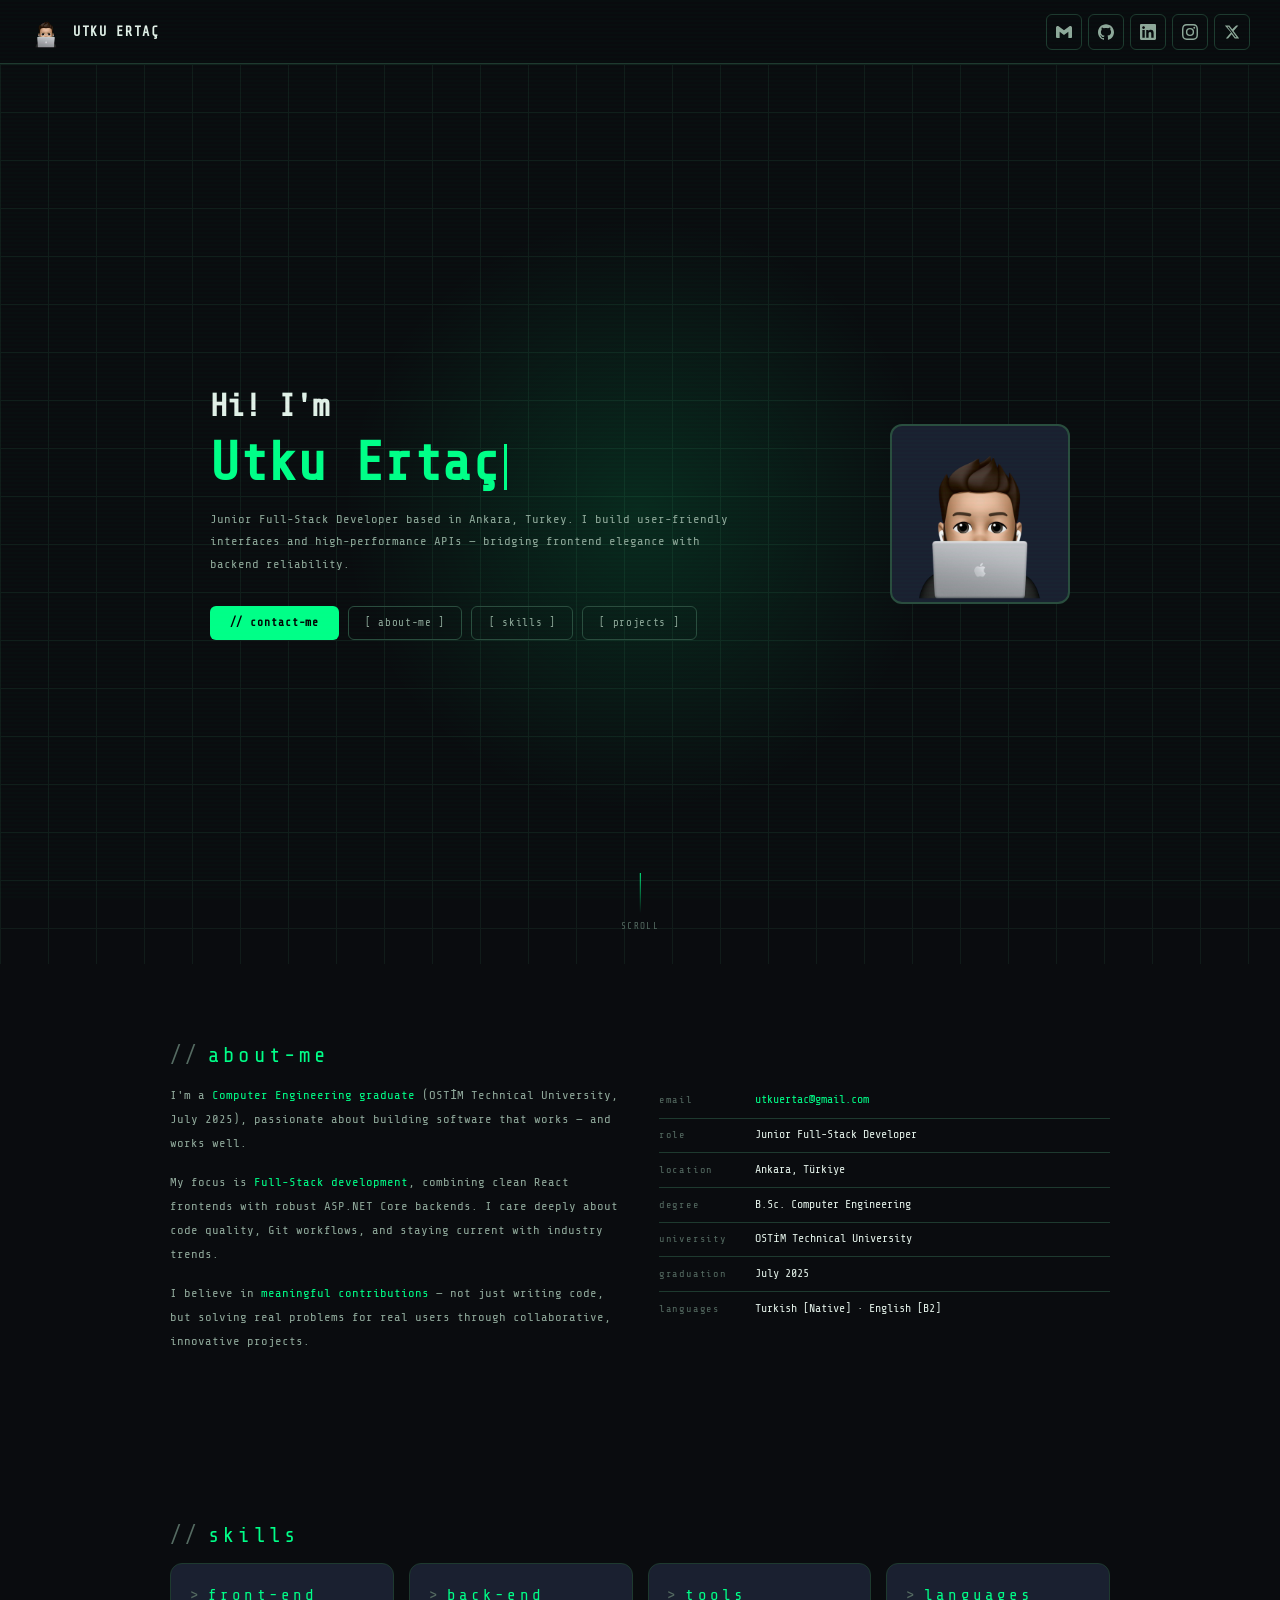
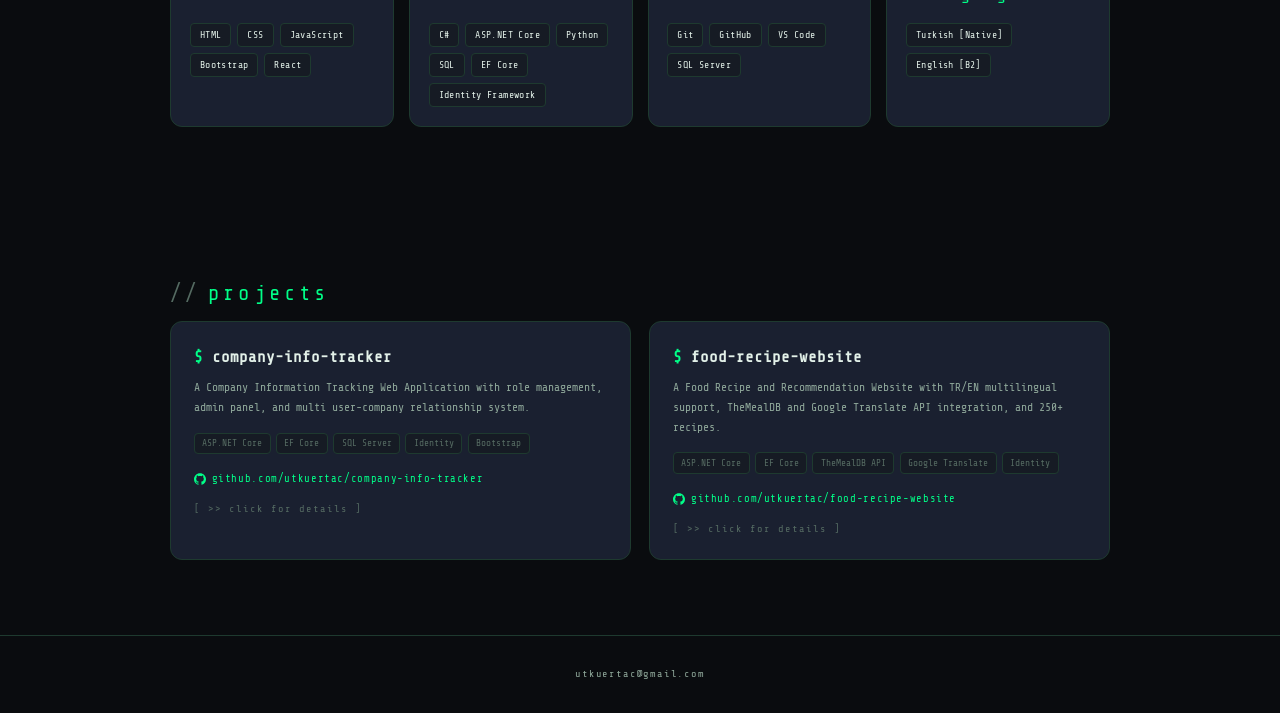
==== commit af4fe766: "edit Co-authored-by: Copilot <copilot@github.com>" ====
--- a/index.html
+++ b/index.html
@@ -74,7 +74,7 @@
 
 /* SECTIONS */
 .section-wrap{padding:5rem 2rem;max-width:1000px;margin:0 auto}
-.sec-label{display:inline-flex;align-items:center;gap:.5rem;font-size:1.2rem;color:var(--accent);letter-spacing:.2em;margin-bottom:.75rem;}
+.sec-label{display:inline-flex;align-items:center;gap:.5rem;font-size:1.4rem;color:var(--accent);letter-spacing:.2em;margin-bottom:.75rem;}
 .sec-label::before{content:'//';color:var(--text3)}
 .sec-title{font-family:var(--mono);font-size:clamp(1.5rem,4vw,2.2rem);font-weight:700;color:var(--text);margin-bottom:2.5rem;border-bottom:1px solid var(--border);padding-bottom:1rem;}
 
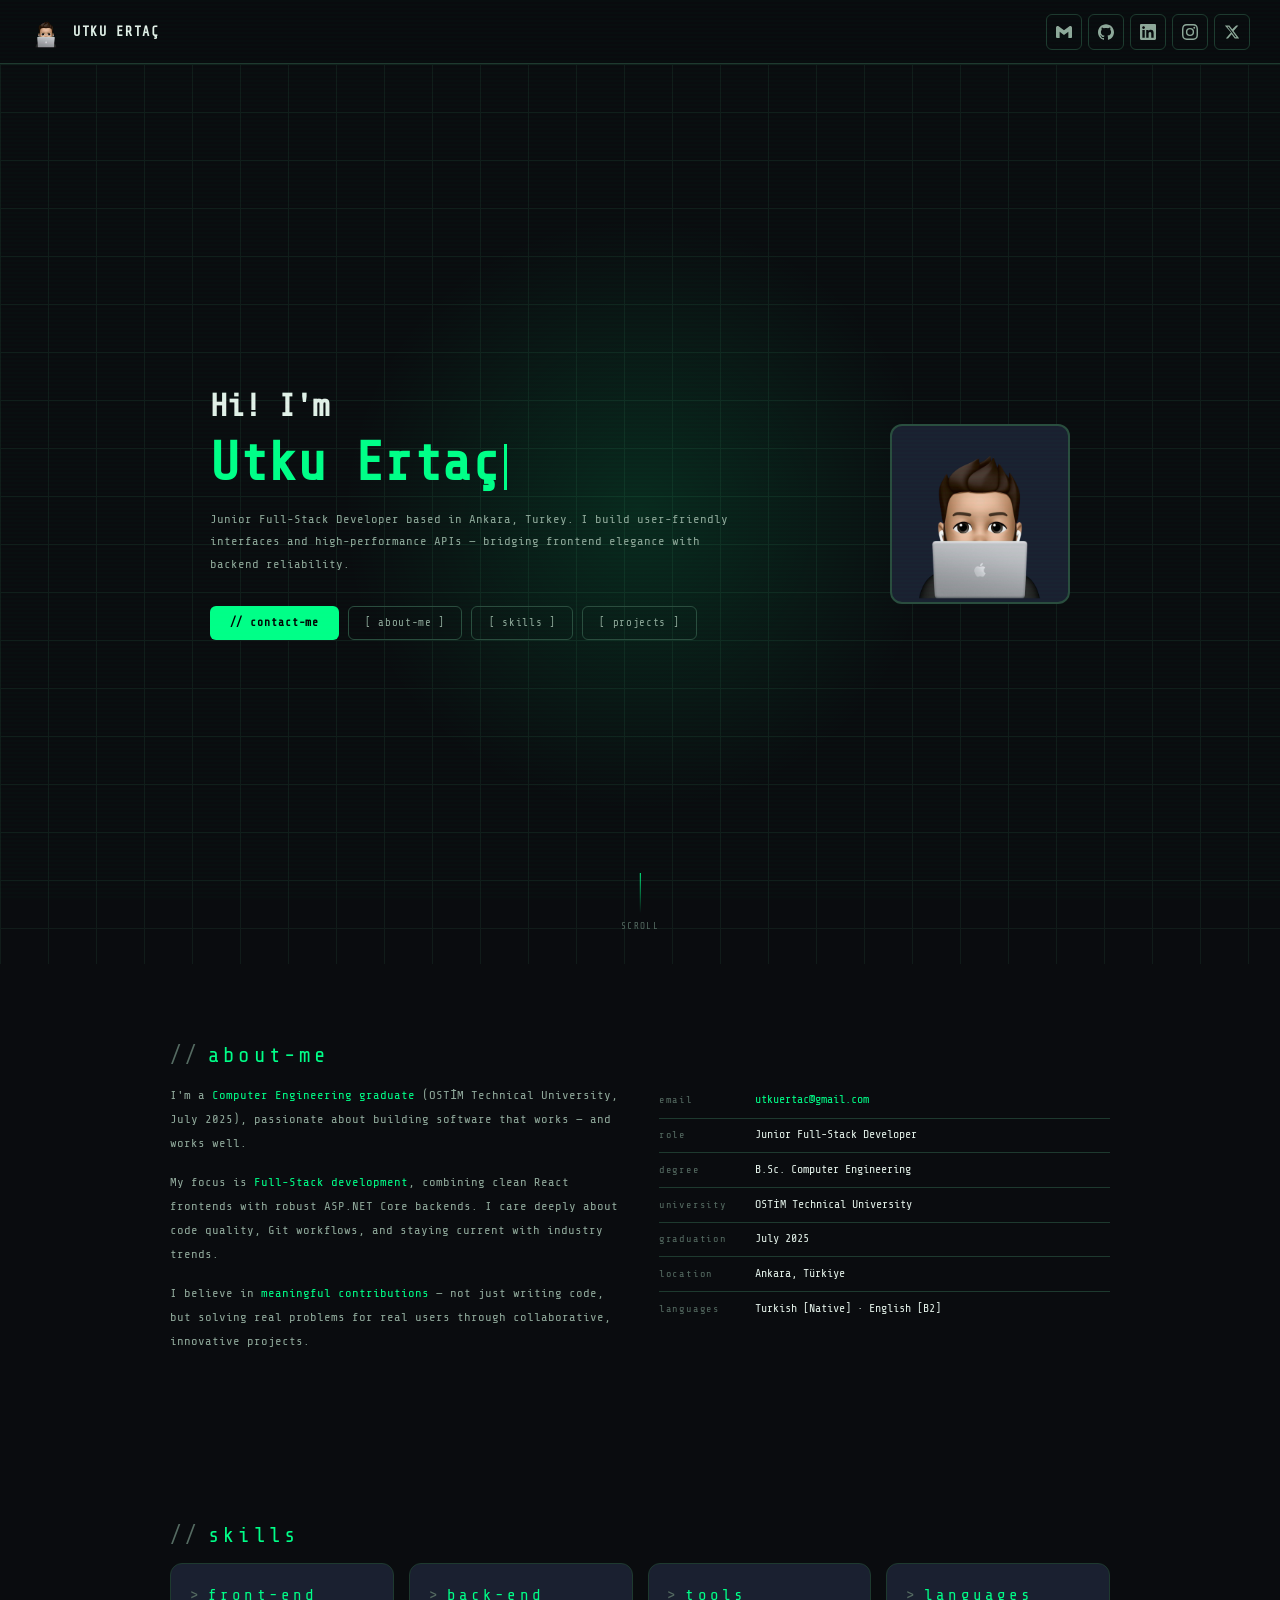
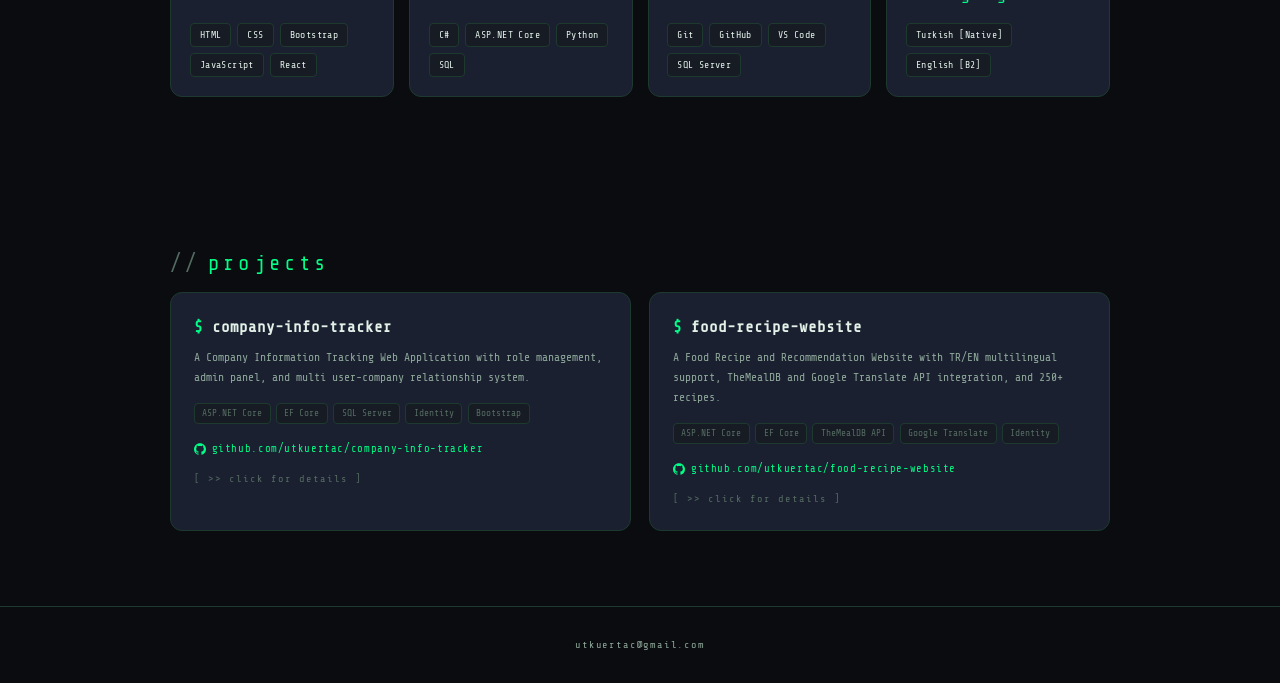
==== commit 6ea61632: "edit" ====
--- a/index.html
+++ b/index.html
@@ -151,17 +151,6 @@
 footer a{color:var(--text2);text-decoration:none}
 footer a:hover{color:var(--accent)}
 
-/* EXPERIENCE */
-.exp-list{display:flex;flex-direction:column;gap:1rem}
-.exp-item{background:var(--surface);border:1px solid var(--border);border-radius:var(--radius2);padding:1.25rem;transition:border-color .2s;}
-.exp-item:hover{border-color:var(--border2)}
-.exp-header{display:flex;justify-content:space-between;align-items:start;margin-bottom:.5rem;flex-wrap:wrap;gap:.5rem;}
-.exp-company{font-size:.88rem;font-weight:700;color:var(--text)}
-.exp-company span{color:var(--accent)}
-.exp-date{font-size:.65rem;color:var(--text3);letter-spacing:.08em;border:1px solid var(--border);padding:.2rem .5rem;border-radius:var(--radius);}
-.exp-role{font-size:.72rem;color:var(--accent);letter-spacing:.1em;margin-bottom:.5rem}
-.exp-desc{font-size:.77rem;color:var(--text2);line-height:1.75}
-
 /* ANIMATIONS */
 .fade-in{opacity:0;transform:translateY(24px);transition:opacity .6s,transform .6s}
 .fade-in.visible{opacity:1;transform:none}
@@ -254,10 +243,10 @@
       <ul class="info-list">
         <li><span class="info-key">email</span><span class="info-val"><a href="mailto:utkuertac@gmail.com">utkuertac@gmail.com</a></span></li>
         <li><span class="info-key">role</span><span class="info-val">Junior Full-Stack Developer</span></li>
-        <li><span class="info-key">location</span><span class="info-val">Ankara, Türkiye</span></li>
         <li><span class="info-key">degree</span><span class="info-val">B.Sc. Computer Engineering</span></li>
         <li><span class="info-key">university</span><span class="info-val">OSTİM Technical University</span></li>
         <li><span class="info-key">graduation</span><span class="info-val">July 2025</span></li>
+        <li><span class="info-key">location</span><span class="info-val">Ankara, Türkiye</span></li>        
         <li><span class="info-key">languages</span><span class="info-val">Turkish [Native] · English [B2]</span></li>
       </ul>
     </div>
@@ -272,11 +261,11 @@
   <div class="skills-grid">
     <div class="skill-card">
       <div class="skill-cat">front-end</div>
-      <div class="skill-tags"><span class="skill-tag">HTML</span><span class="skill-tag">CSS</span><span class="skill-tag">JavaScript</span><span class="skill-tag">Bootstrap</span><span class="skill-tag">React</span></div>
+      <div class="skill-tags"><span class="skill-tag">HTML</span><span class="skill-tag">CSS</span><span class="skill-tag">Bootstrap</span><span class="skill-tag">JavaScript</span><span class="skill-tag">React</span></div>
     </div>
     <div class="skill-card">
       <div class="skill-cat">back-end</div>
-      <div class="skill-tags"><span class="skill-tag">C#</span><span class="skill-tag">ASP.NET Core</span><span class="skill-tag">Python</span><span class="skill-tag">SQL</span><span class="skill-tag">EF Core</span><span class="skill-tag">Identity Framework</span></div>
+      <div class="skill-tags"><span class="skill-tag">C#</span><span class="skill-tag">ASP.NET Core</span><span class="skill-tag">Python</span><span class="skill-tag">SQL</span></div>
     </div>
     <div class="skill-card">
       <div class="skill-cat">tools</div>
@@ -333,7 +322,7 @@
       <button class="modal-close" onclick="closeModal('company')">✕</button>
     </div>
     <div class="modal-section"><div class="modal-label">// overview</div>
-      <div class="modal-body">A Company Information Tracking Web Application developed using ASP.NET Core. Built to manage complex multi-user and multi-company relationships with full role-based access control.</div>
+      <div class="modal-body">A Company Information Tracking Web Application was developed using ASP.NET Core. EF Core and SQL Server were used. User login and role management were added with Identity Framework. Multi user-company relationship management and an admin panel were implemented. A responsive interface was built using HTML, CSS, Bootstrap, and JavaScript. This project enabled tracking of 25+ companies and managing 10+ users, accelerating data tracking processes and improving data security and accessibility through server integration.</div>
     </div>
     <div class="modal-metrics">
       <div class="metric-box"><div class="metric-val">25+</div><div class="metric-key">COMPANIES TRACKED</div></div>
@@ -343,13 +332,22 @@
       <div class="modal-body">
         · User login & role management (Identity Framework)<br>
         · Multi user-company relationship management<br>
-        · Admin panel for data oversight<br>
+        · Admin panel for centralized data oversight<br>
         · Responsive interface (HTML, CSS, Bootstrap, JS)<br>
-        · Server integration for improved data security
-      </div>
-    </div>
-    <div class="modal-section"><div class="modal-label">// tech-stack</div>
-      <div class="modal-tech-row"><span class="proj-tech">ASP.NET Core</span><span class="proj-tech">EF Core</span><span class="proj-tech">SQL Server</span><span class="proj-tech">Identity Framework</span><span class="proj-tech">HTML/CSS</span><span class="proj-tech">Bootstrap</span><span class="proj-tech">JavaScript</span></div>
+        · Secure server integration for 25+ companies and 10+ users
+      </div>
+    </div>
+    <div class="modal-section">
+      <div class="modal-label">// tech-stack</div>
+      <div class="modal-tech-row">
+        <span class="proj-tech">ASP.NET Core</span>
+        <span class="proj-tech">EF Core</span>
+        <span class="proj-tech">SQL Server</span>
+        <span class="proj-tech">Identity Framework</span>
+        <span class="proj-tech">HTML/CSS</span>
+        <span class="proj-tech">Bootstrap</span>
+        <span class="proj-tech">JavaScript</span>
+      </div>
     </div>
     <a class="modal-link" href="https://github.com/utkuertac/company-info-tracker" target="_blank" rel="noopener">
       <svg width="14" height="14" viewBox="0 0 24 24" fill="currentColor"><path d="M12 .297c-6.63 0-12 5.373-12 12 0 5.303 3.438 9.8 8.205 11.385.6.113.82-.258.82-.577 0-.285-.01-1.04-.015-2.04-3.338.724-4.042-1.61-4.042-1.61C4.422 18.07 3.633 17.7 3.633 17.7c-1.087-.744.084-.729.084-.729 1.205.084 1.838 1.236 1.838 1.236 1.07 1.835 2.809 1.305 3.495.998.108-.776.417-1.305.76-1.605-2.665-.3-5.466-1.332-5.466-5.93 0-1.31.465-2.38 1.235-3.22-.135-.303-.54-1.523.105-3.176 0 0 1.005-.322 3.3 1.23.96-.267 1.98-.399 3-.405 1.02.006 2.04.138 3 .405 2.28-1.552 3.285-1.23 3.285-1.23.645 1.653.24 2.873.12 3.176.765.84 1.23 1.91 1.23 3.22 0 4.61-2.805 5.625-5.475 5.92.42.36.81 1.096.81 2.22 0 1.606-.015 2.896-.015 3.286 0 .315.21.69.825.57C20.565 22.092 24 17.592 24 12.297c0-6.627-5.373-12-12-12"/></svg>
@@ -366,24 +364,34 @@
       <button class="modal-close" onclick="closeModal('food')">✕</button>
     </div>
     <div class="modal-section"><div class="modal-label">// overview</div>
-      <div class="modal-body">A Food Recipe and Recommendation Website with full bilingual (TR/EN) support, external API integration, and a rich user experience including recipe sharing, favorites, and category search.</div>
+      <div class="modal-body">A Food Recipe and Recommendation Website was developed using ASP.NET Core. A TR/EN multilingual structure was implemented. EF Core and SQL Server were used, and authentication was handled with Identity Framework. Integration with TheMealDB and Google Translate API was implemented, providing access to 250+ recipes. Features include recipe sharing, favorites, category search, and an admin panel. A responsive interface was developed using HTML, CSS, Bootstrap, and JavaScript. User experience was improved, reducing access time to recipes and increasing usage efficiency.</div>
     </div>
     <div class="modal-metrics">
       <div class="metric-box"><div class="metric-val">250+</div><div class="metric-key">RECIPES AVAILABLE</div></div>
       <div class="metric-box"><div class="metric-val">TR/EN</div><div class="metric-key">MULTILINGUAL</div></div>
     </div>
     <div class="modal-section"><div class="modal-label">// key-features</div>
-      <div class="modal-body">
-        · TR/EN multilingual structure<br>
-        · TheMealDB API + Google Translate integration<br>
-        · Recipe sharing, favorites, category search<br>
-        · Admin panel for content management<br>
-        · Identity Framework authentication<br>
-        · Responsive Bootstrap interface
-      </div>
-    </div>
-    <div class="modal-section"><div class="modal-label">// tech-stack</div>
-      <div class="modal-tech-row"><span class="proj-tech">ASP.NET Core</span><span class="proj-tech">EF Core</span><span class="proj-tech">SQL Server</span><span class="proj-tech">Identity Framework</span><span class="proj-tech">TheMealDB API</span><span class="proj-tech">Google Translate API</span><span class="proj-tech">Bootstrap</span><span class="proj-tech">JavaScript</span></div>
+    <div class="modal-body">
+      · TR/EN multilingual structure<br>
+      · TheMealDB API + Google Translate integration for 250+ recipes<br>
+      · Recipe sharing, favorites, and category search<br>
+      · Admin panel for content management<br>
+      · Identity Framework authentication<br>
+      · Responsive interface (HTML, CSS, Bootstrap, JS)
+    </div>
+    </div>
+    <div class="modal-section">
+      <div class="modal-label">// tech-stack</div>
+      <div class="modal-tech-row">
+        <span class="proj-tech">ASP.NET Core</span>
+        <span class="proj-tech">Identity Framework</span>
+        <span class="proj-tech">EF Core</span>
+        <span class="proj-tech">SQL Server</span>
+        <span class="proj-tech">JavaScript</span>
+        <span class="proj-tech">TheMealDB API</span>
+        <span class="proj-tech">Google Translate API</span>
+        <span class="proj-tech">Bootstrap</span>
+      </div>
     </div>
     <a class="modal-link" href="https://github.com/utkuertac/food-recipe-website" target="_blank" rel="noopener">
       <svg width="14" height="14" viewBox="0 0 24 24" fill="currentColor"><path d="M12 .297c-6.63 0-12 5.373-12 12 0 5.303 3.438 9.8 8.205 11.385.6.113.82-.258.82-.577 0-.285-.01-1.04-.015-2.04-3.338.724-4.042-1.61-4.042-1.61C4.422 18.07 3.633 17.7 3.633 17.7c-1.087-.744.084-.729.084-.729 1.205.084 1.838 1.236 1.838 1.236 1.07 1.835 2.809 1.305 3.495.998.108-.776.417-1.305.76-1.605-2.665-.3-5.466-1.332-5.466-5.93 0-1.31.465-2.38 1.235-3.22-.135-.303-.54-1.523.105-3.176 0 0 1.005-.322 3.3 1.23.96-.267 1.98-.399 3-.405 1.02.006 2.04.138 3 .405 2.28-1.552 3.285-1.23 3.285-1.23.645 1.653.24 2.873.12 3.176.765.84 1.23 1.91 1.23 3.22 0 4.61-2.805 5.625-5.475 5.92.42.36.81 1.096.81 2.22 0 1.606-.015 2.896-.015 3.286 0 .315.21.69.825.57C20.565 22.092 24 17.592 24 12.297c0-6.627-5.373-12-12-12"/></svg>
@@ -435,7 +443,7 @@
 function sendContact(){
   const msg=document.getElementById('cf-msg').value.trim();
   const status=document.getElementById('form-status');
-  window.location.href=`mailto:utkuertac@gmail.com?subject=utkuertac.com Contact Form&body=${encodeURIComponent(msg)}`;
+  window.location.href=`mailto:utkuertac@gmail.com?subject=Website Contact Form&body=${encodeURIComponent(msg)}`;
   status.textContent='// Opening your mail client...';
   status.className='form-status ok';
   setTimeout(()=>{closeModal('contact');status.className='form-status';},2500);
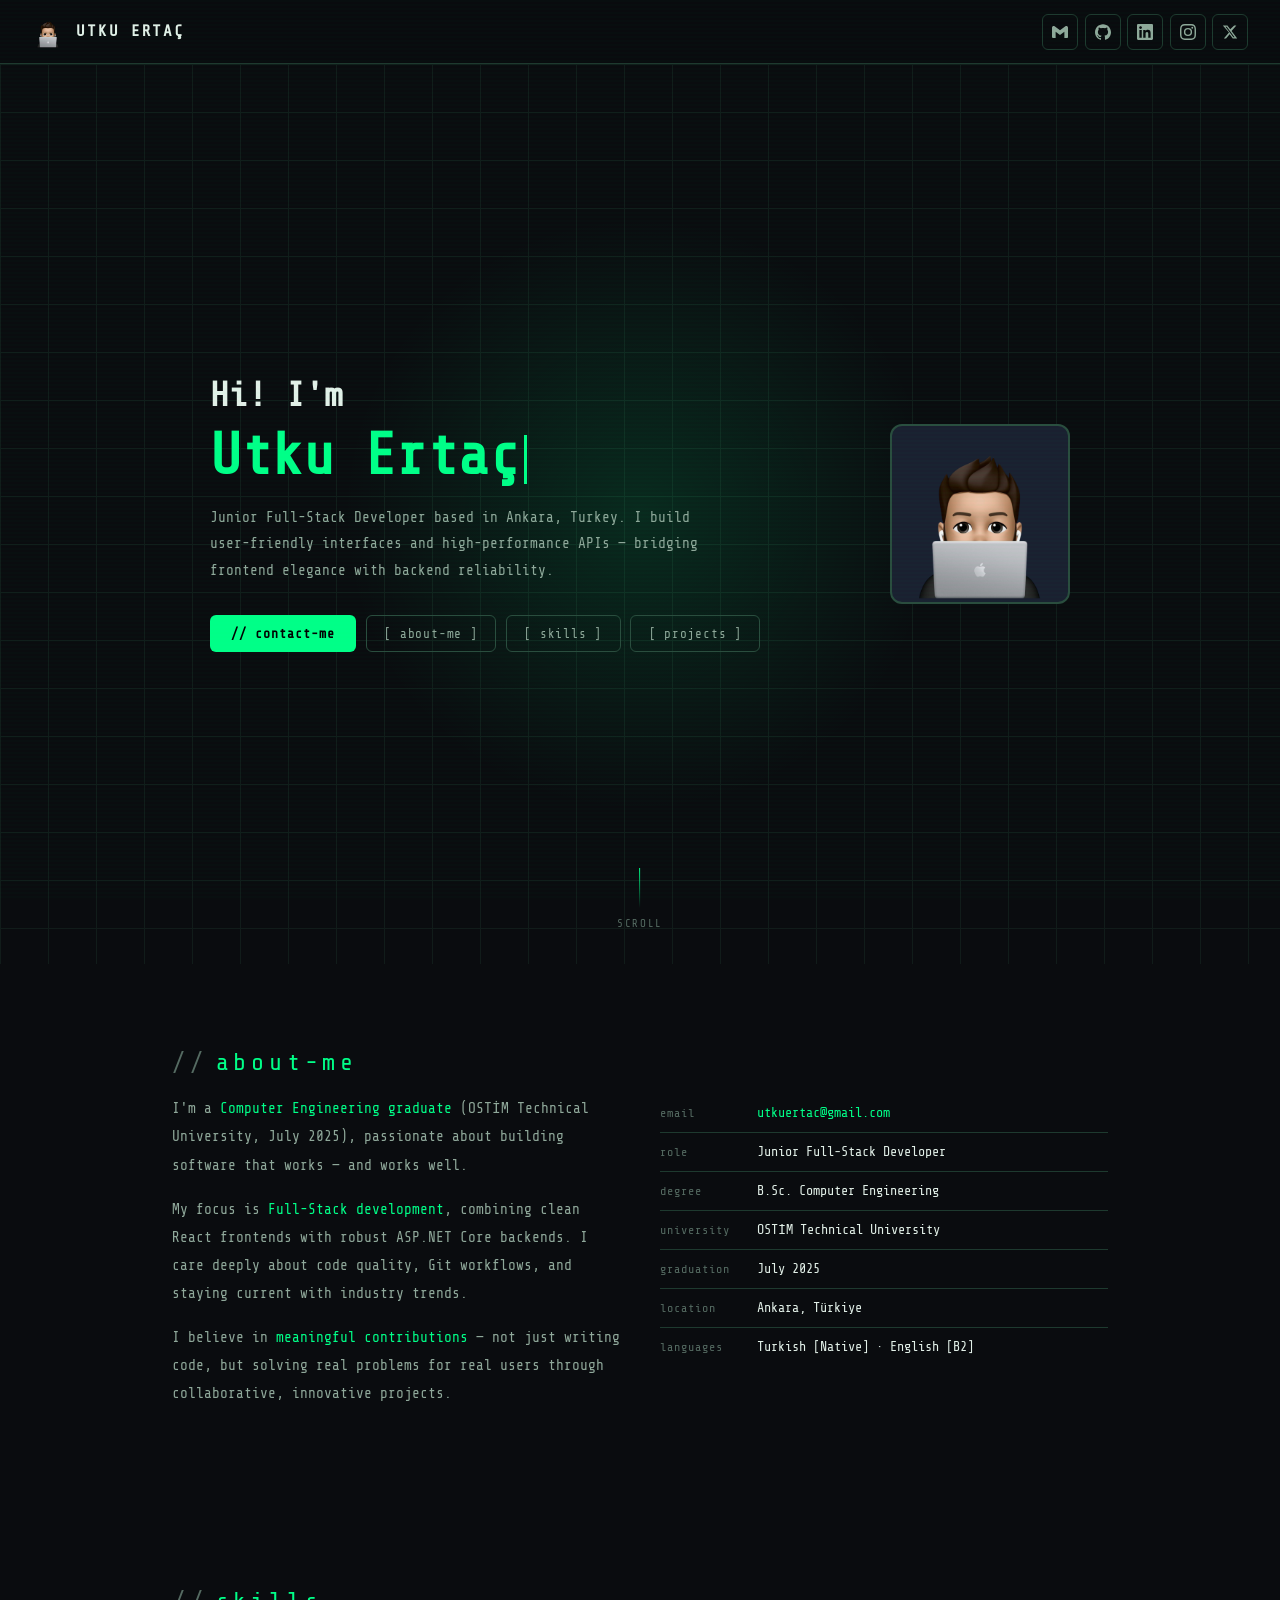
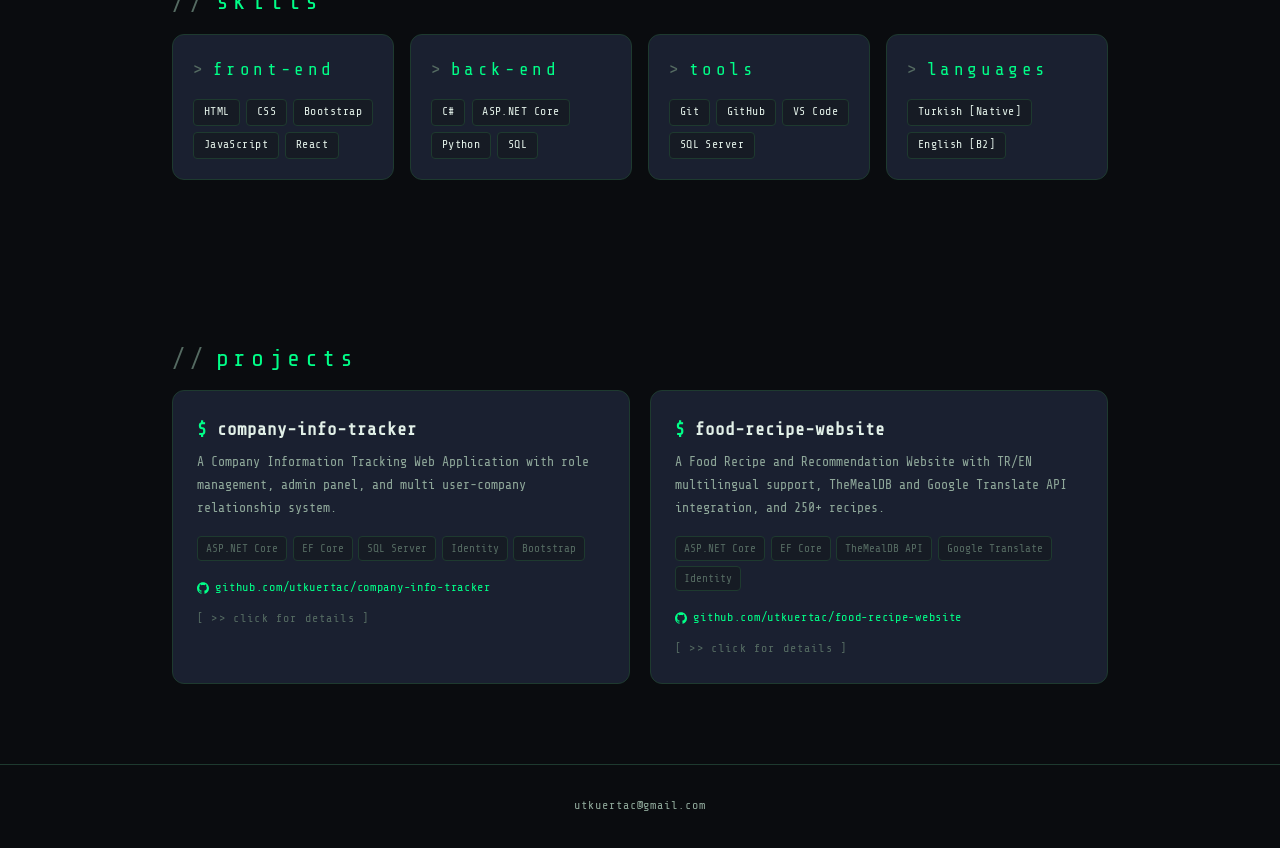
==== commit f4509a2a: "edit" ====
--- a/index.html
+++ b/index.html
@@ -19,7 +19,7 @@
   --radius:6px;--radius2:12px;--nav-h:64px;
 }
 
-html{scroll-behavior:smooth;font-size:15px}
+html{scroll-behavior:smooth;font-size:16px}
 body{background:var(--bg);color:var(--text);font-family:var(--mono);line-height:1.6;overflow-x:hidden;transition:background .3s,color .3s}
 ::-webkit-scrollbar{width:4px}
 ::-webkit-scrollbar-track{background:var(--bg2)}
@@ -31,12 +31,12 @@
 .nav-brand{display:flex;align-items:center;gap:.75rem;text-decoration:none}
 .nav-logo{width:32px;height:32px;border-radius:var(--radius);overflow:hidden;flex-shrink:0;display:flex;align-items:center;justify-content:center;}
 .nav-logo img{width:100%;height:100%;object-fit:cover}
-.nav-name{color:var(--text);font-family:var(--mono);font-weight:700;font-size:.9rem;letter-spacing:.12em;text-transform:uppercase;}
+.nav-name{color:var(--text);font-family:var(--mono);font-weight:700;font-size:1rem;letter-spacing:.12em;text-transform:uppercase;}
 .nav-right{display:flex;align-items:center;gap:.4rem}
 .nav-icon{width:36px;height:36px;border:1px solid var(--border);border-radius:var(--radius);display:flex;align-items:center;justify-content:center;color:var(--text2);text-decoration:none;transition:all .2s;cursor:pointer;background:none;}
 .nav-icon:hover{border-color:var(--accent);color:var(--accent);background:rgba(0,255,136,.07)}
 .nav-icon svg{width:16px;height:16px;fill:currentColor}
-.nav-btn{height:36px;padding:0 .85rem;border:1px solid var(--accent);border-radius:var(--radius);color:var(--accent);font-family:var(--mono);font-size:.72rem;cursor:pointer;background:transparent;letter-spacing:.08em;transition:all .2s;white-space:nowrap;text-decoration:none;display:inline-flex;align-items:center;}
+.nav-btn{height:36px;padding:0 .85rem;border:1px solid var(--accent);border-radius:var(--radius);color:var(--accent);font-family:var(--mono);font-size:.78rem;cursor:pointer;background:transparent;letter-spacing:.08em;transition:all .2s;white-space:nowrap;text-decoration:none;display:inline-flex;align-items:center;}
 .nav-btn:hover{background:var(--accent);color:#000}
 .nav-divider{width:1px;height:20px;background:var(--border);margin:0 .2rem}
 
@@ -52,41 +52,41 @@
 .hero-photo-wrap{flex-shrink:0}
 .hero-photo{width:180px;height:180px;border:2px solid var(--border2);border-radius:var(--radius2);overflow:hidden;display:flex;align-items:center;justify-content:center;background:var(--surface);}
 .hero-photo img{width:100%;height:100%;object-fit:cover}
-.hero-badge{display:inline-flex;align-items:center;gap:.5rem;border:1px solid var(--border2);border-radius:2rem;padding:.3rem .9rem;font-size:.7rem;color:var(--accent);margin-bottom:1.5rem;letter-spacing:.1em;}
+.hero-badge{display:inline-flex;align-items:center;gap:.5rem;border:1px solid var(--border2);border-radius:2rem;padding:.3rem .9rem;font-size:.76rem;color:var(--accent);margin-bottom:1.5rem;letter-spacing:.1em;}
 .hero-badge::before{content:'';width:6px;height:6px;border-radius:50%;background:var(--accent);animation:blink 1.2s ease-in-out infinite;}
 @keyframes blink{0%,100%{opacity:1}50%{opacity:.2}}
 .hero-title{font-family:var(--mono);font-size:clamp(2rem, 5vw, 3.6rem);font-weight:700;line-height:1.1;margin-bottom:1rem;}
 .hero-title .line1{display:block;color:var(--text);font-size:0.6em;margin-bottom:0.3em;}
 .hero-title .name{display:block;color:var(--accent)}
 .cursor-blink{display:inline-block;width:3px;height:.85em;background:var(--accent);margin-left:4px;vertical-align:middle;animation:blink .8s step-end infinite;}
-.hero-sub{font-size:.82rem;color:var(--text2);max-width:520px;line-height:1.85;margin-bottom:2rem;}
+.hero-sub{font-size:.9rem;color:var(--text2);max-width:520px;line-height:1.85;margin-bottom:2rem;}
 .hero-tags{display:flex;flex-wrap:wrap;gap:.5rem;margin-bottom:2rem}
-.tag{padding:.25rem .7rem;border:1px solid var(--border2);border-radius:var(--radius);font-size:.68rem;color:var(--text2);letter-spacing:.06em;}
+.tag{padding:.25rem .7rem;border:1px solid var(--border2);border-radius:var(--radius);font-size:.74rem;color:var(--text2);letter-spacing:.06em;}
 .tag.accent{border-color:var(--accent);color:var(--accent)}
 .hero-btns{display:flex;gap:.6rem;flex-wrap:wrap}
-.btn-primary{padding:.65rem 1.3rem;background:var(--accent);color:#000;font-family:var(--mono);font-size:.75rem;border:none;border-radius:var(--radius);cursor:pointer;letter-spacing:.08em;font-weight:700;transition:all .2s;white-space:nowrap;}
+.btn-primary{padding:.65rem 1.3rem;background:var(--accent);color:#000;font-family:var(--mono);font-size:.82rem;border:none;border-radius:var(--radius);cursor:pointer;letter-spacing:.08em;font-weight:700;transition:all .2s;white-space:nowrap;}
 .btn-primary:hover{background:var(--accent3);transform:translateY(-1px)}
-.btn-outline{padding:.65rem 1.1rem;background:transparent;color:var(--text2);font-family:var(--mono);font-size:.72rem;border:1px solid var(--border2);border-radius:var(--radius);cursor:pointer;letter-spacing:.06em;transition:all .2s;text-decoration:none;display:inline-flex;align-items:center;white-space:nowrap;}
+.btn-outline{padding:.65rem 1.1rem;background:transparent;color:var(--text2);font-family:var(--mono);font-size:.79rem;border:1px solid var(--border2);border-radius:var(--radius);cursor:pointer;letter-spacing:.06em;transition:all .2s;text-decoration:none;display:inline-flex;align-items:center;white-space:nowrap;}
 .btn-outline:hover{border-color:var(--accent);color:var(--accent);background:rgba(0,255,136,.05)}
-.hero-scroll{position:absolute;bottom:2rem;left:50%;transform:translateX(-50%);display:flex;flex-direction:column;align-items:center;gap:.4rem;color:var(--text3);font-size:.62rem;letter-spacing:.15em;}
+.hero-scroll{position:absolute;bottom:2rem;left:50%;transform:translateX(-50%);display:flex;flex-direction:column;align-items:center;gap:.4rem;color:var(--text3);font-size:.68rem;letter-spacing:.15em;}
 .scroll-line{width:1px;height:40px;background:linear-gradient(to bottom,var(--accent),transparent);animation:scrollAnim 2s ease-in-out infinite;}
 @keyframes scrollAnim{0%,100%{opacity:.3;transform:scaleY(.5) translateY(-10px)}50%{opacity:1;transform:scaleY(1) translateY(0)}}
 
 /* SECTIONS */
 .section-wrap{padding:5rem 2rem;max-width:1000px;margin:0 auto}
-.sec-label{display:inline-flex;align-items:center;gap:.5rem;font-size:1.4rem;color:var(--accent);letter-spacing:.2em;margin-bottom:.75rem;}
+.sec-label{display:inline-flex;align-items:center;gap:.5rem;font-size:1.5rem;color:var(--accent);letter-spacing:.2em;margin-bottom:.75rem;}
 .sec-label::before{content:'//';color:var(--text3)}
 .sec-title{font-family:var(--mono);font-size:clamp(1.5rem,4vw,2.2rem);font-weight:700;color:var(--text);margin-bottom:2.5rem;border-bottom:1px solid var(--border);padding-bottom:1rem;}
 
 /* ABOUT */
 .about-grid{display:grid;grid-template-columns:1fr 1fr;gap:2.5rem}
-.about-text{color:var(--text2);font-size:.82rem;line-height:1.95}
+.about-text{color:var(--text2);font-size:.9rem;line-height:1.95}
 .about-text p{margin-bottom:1rem}
 .about-text strong{color:var(--accent);font-weight:400}
 .info-list{list-style:none}
-.info-list li{display:flex;align-items:baseline;gap:.75rem;padding:.5rem 0;border-bottom:1px solid var(--border);font-size:.78rem;}
+.info-list li{display:flex;align-items:baseline;gap:.75rem;padding:.5rem 0;border-bottom:1px solid var(--border);font-size:.84rem;}
 .info-list li:last-child{border-bottom:none}
-.info-key{color:var(--text3);min-width:85px;flex-shrink:0;font-size:.68rem;letter-spacing:.08em}
+.info-key{color:var(--text3);min-width:85px;flex-shrink:0;font-size:.74rem;letter-spacing:.08em}
 .info-val{color:var(--text)}
 .info-val a{color:var(--accent);text-decoration:none}
 .info-val a:hover{text-decoration:underline}
@@ -95,10 +95,10 @@
 .skills-grid{display:grid;grid-template-columns:repeat(auto-fit,minmax(220px,1fr));gap:1rem}
 .skill-card{background:var(--surface);border:1px solid var(--border);border-radius:var(--radius2);padding:1.25rem;transition:border-color .2s;}
 .skill-card:hover{border-color:var(--border2)}
-.skill-cat{font-size:1.05rem;color:var(--accent);letter-spacing:.2em;margin-bottom:1rem;display:flex;align-items:center;gap:.4rem;}
+.skill-cat{font-size:1.1rem;color:var(--accent);letter-spacing:.2em;margin-bottom:1rem;display:flex;align-items:center;gap:.4rem;}
 .skill-cat::before{content:'>';color:var(--text3)}
 .skill-tags{display:flex;flex-wrap:wrap;gap:.4rem}
-.skill-tag{padding:.2rem .6rem;background:var(--bg3);border:1px solid var(--border);border-radius:4px;font-size:.66rem;color:var(--text);letter-spacing:.04em;}
+.skill-tag{padding:.2rem .6rem;background:var(--bg3);border:1px solid var(--border);border-radius:4px;font-size:.72rem;color:var(--text);letter-spacing:.04em;}
 
 /* PROJECTS */
 .projects-grid{display:grid;grid-template-columns:repeat(auto-fit,minmax(280px,1fr));gap:1.25rem}
@@ -106,14 +106,14 @@
 .proj-card::before{content:'';position:absolute;top:0;left:0;right:0;height:2px;background:var(--accent);transform:scaleX(0);transform-origin:left;transition:transform .3s;}
 .proj-card:hover{border-color:var(--border2);transform:translateY(-3px)}
 .proj-card:hover::before{transform:scaleX(1)}
-.proj-num{font-size:.63rem;color:var(--text3);letter-spacing:.15em;margin-bottom:.75rem;}
-.proj-name{font-family:var(--mono);font-weight:700;color:var(--text);font-size:1.05rem;margin-bottom:.5rem;}
+.proj-num{font-size:.68rem;color:var(--text3);letter-spacing:.15em;margin-bottom:.75rem;}
+.proj-name{font-family:var(--mono);font-weight:700;color:var(--text);font-size:1.1rem;margin-bottom:.5rem;}
 .proj-name span{color:var(--accent)}
-.proj-desc{font-size:.76rem;color:var(--text2);line-height:1.75;margin-bottom:1rem}
+.proj-desc{font-size:.82rem;color:var(--text2);line-height:1.75;margin-bottom:1rem}
 .proj-tech-row{display:flex;flex-wrap:wrap;gap:.35rem;margin-bottom:1rem}
-.proj-tech{padding:.15rem .5rem;background:var(--bg3);border:1px solid var(--border);border-radius:4px;font-size:.63rem;color:var(--text3);}
-.proj-link{display:inline-flex;align-items:center;gap:.4rem;font-size:.7rem;color:var(--accent);letter-spacing:.06em;}
-.proj-more{font-size:.68rem;color:var(--text3);letter-spacing:.1em;margin-top:.5rem;display:block;}
+.proj-tech{padding:.15rem .5rem;background:var(--bg3);border:1px solid var(--border);border-radius:4px;font-size:.69rem;color:var(--text3);}
+.proj-link{display:inline-flex;align-items:center;gap:.4rem;font-size:.75rem;color:var(--accent);letter-spacing:.06em;}
+.proj-more{font-size:.73rem;color:var(--text3);letter-spacing:.1em;margin-top:.5rem;display:block;}
 
 /* MODAL */
 .modal-backdrop{position:fixed;inset:0;background:rgba(0,0,0,.8);backdrop-filter:blur(8px);z-index:200;display:flex;align-items:center;justify-content:center;padding:2rem;opacity:0;pointer-events:none;transition:opacity .25s;}
@@ -121,33 +121,33 @@
 .modal{background:var(--bg2);border:1px solid var(--border2);border-radius:var(--radius2);width:100%;max-width:600px;max-height:82vh;overflow-y:auto;padding:2rem;transform:translateY(20px);transition:transform .25s;}
 .modal-backdrop.open .modal{transform:translateY(0)}
 .modal-header{display:flex;justify-content:space-between;align-items:start;margin-bottom:1.5rem}
-.modal-title{font-family:var(--mono);font-weight:700;color:var(--text);font-size:1.05rem;}
+.modal-title{font-family:var(--mono);font-weight:700;color:var(--text);font-size:1.1rem;}
 .modal-title span{color:var(--accent)}
 .modal-close{background:none;border:1px solid var(--border);color:var(--text2);width:32px;height:32px;border-radius:var(--radius);cursor:pointer;font-size:16px;display:flex;align-items:center;justify-content:center;flex-shrink:0;transition:all .2s;font-family:var(--mono);}
 .modal-close:hover{border-color:var(--red);color:var(--red)}
 .modal-section{margin-bottom:1.25rem}
-.modal-label{font-size:1.1rem;color:var(--accent);letter-spacing:.18em;margin-bottom:.5rem}
-.modal-body{font-size:.8rem;color:var(--text2);line-height:1.85}
+.modal-label{font-size:1.15rem;color:var(--accent);letter-spacing:.18em;margin-bottom:.5rem}
+.modal-body{font-size:.86rem;color:var(--text2);line-height:1.85}
 .modal-tech-row{display:flex;flex-wrap:wrap;gap:.4rem;margin-top:.5rem}
-.modal-link{display:inline-flex;align-items:center;gap:.5rem;padding:.5rem 1rem;border:1px solid var(--accent);border-radius:var(--radius);color:var(--accent);font-size:.73rem;text-decoration:none;margin-top:1rem;transition:all .2s;font-family:var(--mono);}
+.modal-link{display:inline-flex;align-items:center;gap:.5rem;padding:.5rem 1rem;border:1px solid var(--accent);border-radius:var(--radius);color:var(--accent);font-size:.78rem;text-decoration:none;margin-top:1rem;transition:all .2s;font-family:var(--mono);}
 .modal-link:hover{background:var(--accent);color:#000}
 .modal-metrics{display:grid;grid-template-columns:1fr 1fr;gap:.75rem;margin:.75rem 0}
 .metric-box{background:var(--bg3);border:1px solid var(--border);border-radius:var(--radius);padding:.75rem;text-align:center;}
-.metric-val{font-family:var(--mono);font-weight:700;font-size:1.3rem;color:var(--accent)}
-.metric-key{font-size:.62rem;color:var(--text3);letter-spacing:.08em;margin-top:.2rem}
+.metric-val{font-family:var(--mono);font-weight:700;font-size:1.4rem;color:var(--accent)}
+.metric-key{font-size:.68rem;color:var(--text3);letter-spacing:.08em;margin-top:.2rem}
 
 /* CONTACT FORM */
 .form-group{margin-bottom:1rem}
-.form-label{font-size:.68rem;color:var(--text3);letter-spacing:.1em;display:block;margin-bottom:.4rem}
-.form-input,.form-textarea{width:100%;background:var(--bg3);border:1px solid var(--border);border-radius:var(--radius);color:var(--text);font-family:var(--mono);font-size:.8rem;padding:.65rem .9rem;transition:border-color .2s;outline:none;}
+.form-label{font-size:.74rem;color:var(--text3);letter-spacing:.1em;display:block;margin-bottom:.4rem}
+.form-input,.form-textarea{width:100%;background:var(--bg3);border:1px solid var(--border);border-radius:var(--radius);color:var(--text);font-family:var(--mono);font-size:.86rem;padding:.65rem .9rem;transition:border-color .2s;outline:none;}
 .form-input:focus,.form-textarea:focus{border-color:var(--accent)}
 .form-textarea{resize:vertical;min-height:120px;line-height:1.6}
-.form-status{font-size:.73rem;margin-top:.75rem;display:none}
+.form-status{font-size:.78rem;margin-top:.75rem;display:none}
 .form-status.ok{color:var(--accent);display:block}
 .form-status.err{color:var(--red);display:block}
 
 /* FOOTER */
-footer{border-top:1px solid var(--border);padding:2rem;text-align:center;font-size:.68rem;color:var(--text3);letter-spacing:.08em;}
+footer{border-top:1px solid var(--border);padding:2rem;text-align:center;font-size:.74rem;color:var(--text3);letter-spacing:.08em;}
 footer a{color:var(--text2);text-decoration:none}
 footer a:hover{color:var(--accent)}
 
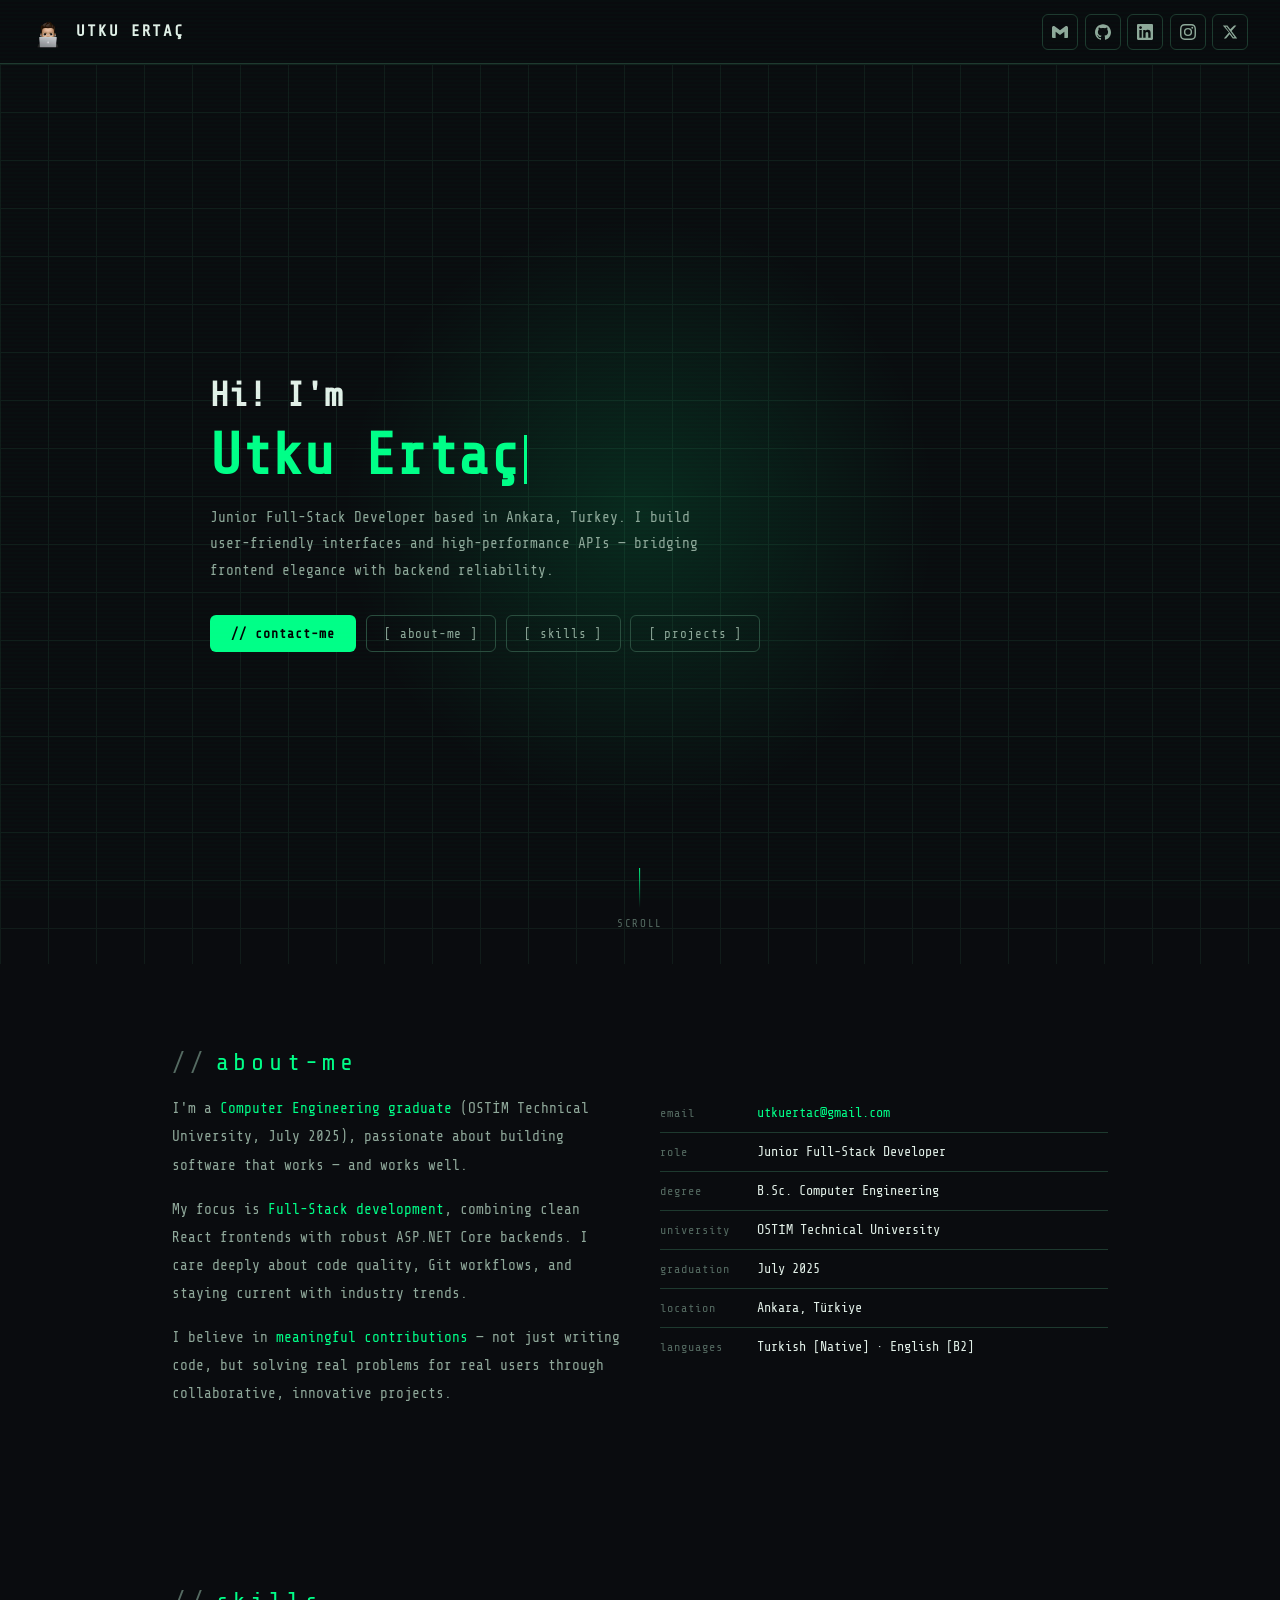
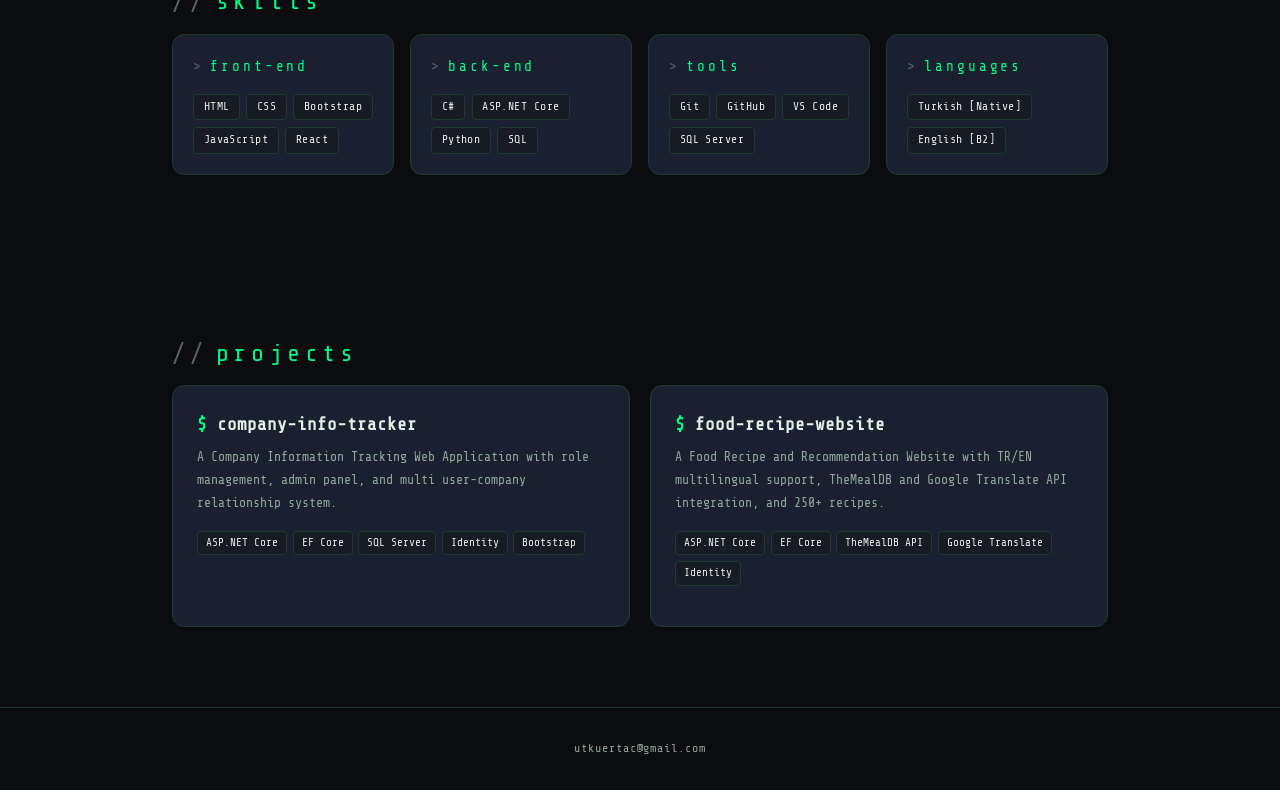
==== commit 2f63107d: "edit" ====
--- a/index.html
+++ b/index.html
@@ -10,11 +10,11 @@
 *,*::before,*::after{box-sizing:border-box;margin:0;padding:0}
 :root{
   --bg:#0a0c0f;--bg2:#0f1117;--bg3:#161b24;
-  --surface:#1a2030;--surface2:#1e2535;
+  --surface:#1a2030;
   --border:#1e3a2f;--border2:#2a4d3e;
-  --accent:#00ff88;--accent2:#00cc6a;--accent3:#00ffa8;
+  --accent:#00ff88;--accent3:#00ffa8;
   --text:#e2f0e8;--text2:#8fa89a;--text3:#556b62;
-  --red:#ff4444;--blue:#4488ff;--yellow:#ffdd44;
+  --red:#ff4444;
   --mono:'Share Tech Mono',monospace;
   --radius:6px;--radius2:12px;--nav-h:64px;
 }
@@ -47,11 +47,7 @@
 #hero{min-height:100vh;display:flex;align-items:center;justify-content:center;position:relative;overflow:hidden;padding:2rem;}
 .hero-grid{position:absolute;inset:0;background-image:linear-gradient(var(--border) 1px, transparent 1px),linear-gradient(90deg, var(--border) 1px, transparent 1px);background-size:48px 48px;opacity:.35;}
 .hero-glow{position:absolute;width:600px;height:600px;border-radius:50%;background:radial-gradient(circle, rgba(0,255,136,.12) 0%, transparent 70%);top:50%;left:50%;transform:translate(-50%,-50%);pointer-events:none;}
-.hero-inner{position:relative;z-index:1;max-width:860px;width:100%;display:grid;grid-template-columns:1fr auto;gap:3rem;align-items:center;}
-.hero-left{}
-.hero-photo-wrap{flex-shrink:0}
-.hero-photo{width:180px;height:180px;border:2px solid var(--border2);border-radius:var(--radius2);overflow:hidden;display:flex;align-items:center;justify-content:center;background:var(--surface);}
-.hero-photo img{width:100%;height:100%;object-fit:cover}
+.hero-inner{position:relative;z-index:1;max-width:860px;width:100%;}
 .hero-badge{display:inline-flex;align-items:center;gap:.5rem;border:1px solid var(--border2);border-radius:2rem;padding:.3rem .9rem;font-size:.76rem;color:var(--accent);margin-bottom:1.5rem;letter-spacing:.1em;}
 .hero-badge::before{content:'';width:6px;height:6px;border-radius:50%;background:var(--accent);animation:blink 1.2s ease-in-out infinite;}
 @keyframes blink{0%,100%{opacity:1}50%{opacity:.2}}
@@ -60,9 +56,6 @@
 .hero-title .name{display:block;color:var(--accent)}
 .cursor-blink{display:inline-block;width:3px;height:.85em;background:var(--accent);margin-left:4px;vertical-align:middle;animation:blink .8s step-end infinite;}
 .hero-sub{font-size:.9rem;color:var(--text2);max-width:520px;line-height:1.85;margin-bottom:2rem;}
-.hero-tags{display:flex;flex-wrap:wrap;gap:.5rem;margin-bottom:2rem}
-.tag{padding:.25rem .7rem;border:1px solid var(--border2);border-radius:var(--radius);font-size:.74rem;color:var(--text2);letter-spacing:.06em;}
-.tag.accent{border-color:var(--accent);color:var(--accent)}
 .hero-btns{display:flex;gap:.6rem;flex-wrap:wrap}
 .btn-primary{padding:.65rem 1.3rem;background:var(--accent);color:#000;font-family:var(--mono);font-size:.82rem;border:none;border-radius:var(--radius);cursor:pointer;letter-spacing:.08em;font-weight:700;transition:all .2s;white-space:nowrap;}
 .btn-primary:hover{background:var(--accent3);transform:translateY(-1px)}
@@ -95,7 +88,7 @@
 .skills-grid{display:grid;grid-template-columns:repeat(auto-fit,minmax(220px,1fr));gap:1rem}
 .skill-card{background:var(--surface);border:1px solid var(--border);border-radius:var(--radius2);padding:1.25rem;transition:border-color .2s;}
 .skill-card:hover{border-color:var(--border2)}
-.skill-cat{font-size:1.1rem;color:var(--accent);letter-spacing:.2em;margin-bottom:1rem;display:flex;align-items:center;gap:.4rem;}
+.skill-cat{font-size:.9rem;color:var(--accent);letter-spacing:.2em;margin-bottom:1rem;display:flex;align-items:center;gap:.4rem;}
 .skill-cat::before{content:'>';color:var(--text3)}
 .skill-tags{display:flex;flex-wrap:wrap;gap:.4rem}
 .skill-tag{padding:.2rem .6rem;background:var(--bg3);border:1px solid var(--border);border-radius:4px;font-size:.72rem;color:var(--text);letter-spacing:.04em;}
@@ -111,9 +104,7 @@
 .proj-name span{color:var(--accent)}
 .proj-desc{font-size:.82rem;color:var(--text2);line-height:1.75;margin-bottom:1rem}
 .proj-tech-row{display:flex;flex-wrap:wrap;gap:.35rem;margin-bottom:1rem}
-.proj-tech{padding:.15rem .5rem;background:var(--bg3);border:1px solid var(--border);border-radius:4px;font-size:.69rem;color:var(--text3);}
-.proj-link{display:inline-flex;align-items:center;gap:.4rem;font-size:.75rem;color:var(--accent);letter-spacing:.06em;}
-.proj-more{font-size:.73rem;color:var(--text3);letter-spacing:.1em;margin-top:.5rem;display:block;}
+.proj-tech{padding:.15rem .5rem;background:var(--bg3);border:1px solid var(--border);border-radius:4px;font-size:.69rem;color:var(--text);}
 
 /* MODAL */
 .modal-backdrop{position:fixed;inset:0;background:rgba(0,0,0,.8);backdrop-filter:blur(8px);z-index:200;display:flex;align-items:center;justify-content:center;padding:2rem;opacity:0;pointer-events:none;transition:opacity .25s;}
@@ -158,8 +149,7 @@
 /* RESPONSIVE */
 @media(max-width:768px){
   nav{padding:0 1rem}
-  .hero-inner{grid-template-columns:1fr;text-align:left}
-  .hero-photo-wrap{display:none}
+  .hero-inner{text-align:left}
   .about-grid{grid-template-columns:1fr}
   .section-wrap{padding:3.5rem 1.25rem}
   .nav-divider{display:none}
@@ -167,7 +157,6 @@
 @media(max-width:560px){
   .hero-btns{flex-direction:column;align-items:flex-start}
   .nav-right .nav-btn{display:none}
-  .nav-right .nav-btn.cv-visible{display:inline-flex}
 }
 </style>
 </head>
@@ -222,9 +211,6 @@
         <button class="btn-outline" onclick="document.getElementById('projects').scrollIntoView({behavior:'smooth'})">[ projects ]</button>
       </div>
     </div>
-    <div class="hero-photo-wrap">
-      <div class="hero-photo"><img src="/img/favicon.png" alt="Utku Ertaç"/></div>
-    </div>
   </div>
   <div class="hero-scroll"><div class="scroll-line"></div><span>SCROLL</span></div>
 </section>
@@ -288,21 +274,11 @@
       <div class="proj-name"><span>$</span> company-info-tracker</div>
       <div class="proj-desc">A Company Information Tracking Web Application with role management, admin panel, and multi user-company relationship system.</div>
       <div class="proj-tech-row"><span class="proj-tech">ASP.NET Core</span><span class="proj-tech">EF Core</span><span class="proj-tech">SQL Server</span><span class="proj-tech">Identity</span><span class="proj-tech">Bootstrap</span></div>
-      <div class="proj-link">
-        <svg width="12" height="12" viewBox="0 0 24 24" fill="currentColor"><path d="M12 .297c-6.63 0-12 5.373-12 12 0 5.303 3.438 9.8 8.205 11.385.6.113.82-.258.82-.577 0-.285-.01-1.04-.015-2.04-3.338.724-4.042-1.61-4.042-1.61C4.422 18.07 3.633 17.7 3.633 17.7c-1.087-.744.084-.729.084-.729 1.205.084 1.838 1.236 1.838 1.236 1.07 1.835 2.809 1.305 3.495.998.108-.776.417-1.305.76-1.605-2.665-.3-5.466-1.332-5.466-5.93 0-1.31.465-2.38 1.235-3.22-.135-.303-.54-1.523.105-3.176 0 0 1.005-.322 3.3 1.23.96-.267 1.98-.399 3-.405 1.02.006 2.04.138 3 .405 2.28-1.552 3.285-1.23 3.285-1.23.645 1.653.24 2.873.12 3.176.765.84 1.23 1.91 1.23 3.22 0 4.61-2.805 5.625-5.475 5.92.42.36.81 1.096.81 2.22 0 1.606-.015 2.896-.015 3.286 0 .315.21.69.825.57C20.565 22.092 24 17.592 24 12.297c0-6.627-5.373-12-12-12"/></svg>
-        github.com/utkuertac/company-info-tracker
-      </div>
-      <span class="proj-more">[ >> click for details ]</span>
     </div>
     <div class="proj-card" onclick="openProject('food')">
       <div class="proj-name"><span>$</span> food-recipe-website</div>
       <div class="proj-desc">A Food Recipe and Recommendation Website with TR/EN multilingual support, TheMealDB and Google Translate API integration, and 250+ recipes.</div>
       <div class="proj-tech-row"><span class="proj-tech">ASP.NET Core</span><span class="proj-tech">EF Core</span><span class="proj-tech">TheMealDB API</span><span class="proj-tech">Google Translate</span><span class="proj-tech">Identity</span></div>
-      <div class="proj-link">
-        <svg width="12" height="12" viewBox="0 0 24 24" fill="currentColor"><path d="M12 .297c-6.63 0-12 5.373-12 12 0 5.303 3.438 9.8 8.205 11.385.6.113.82-.258.82-.577 0-.285-.01-1.04-.015-2.04-3.338.724-4.042-1.61-4.042-1.61C4.422 18.07 3.633 17.7 3.633 17.7c-1.087-.744.084-.729.084-.729 1.205.084 1.838 1.236 1.838 1.236 1.07 1.835 2.809 1.305 3.495.998.108-.776.417-1.305.76-1.605-2.665-.3-5.466-1.332-5.466-5.93 0-1.31.465-2.38 1.235-3.22-.135-.303-.54-1.523.105-3.176 0 0 1.005-.322 3.3 1.23.96-.267 1.98-.399 3-.405 1.02.006 2.04.138 3 .405 2.28-1.552 3.285-1.23 3.285-1.23.645 1.653.24 2.873.12 3.176.765.84 1.23 1.91 1.23 3.22 0 4.61-2.805 5.625-5.475 5.92.42.36.81 1.096.81 2.22 0 1.606-.015 2.896-.015 3.286 0 .315.21.69.825.57C20.565 22.092 24 17.592 24 12.297c0-6.627-5.373-12-12-12"/></svg>
-        github.com/utkuertac/food-recipe-website
-      </div>
-      <span class="proj-more">[ >> click for details ]</span>
     </div>
   </div>
 </div>
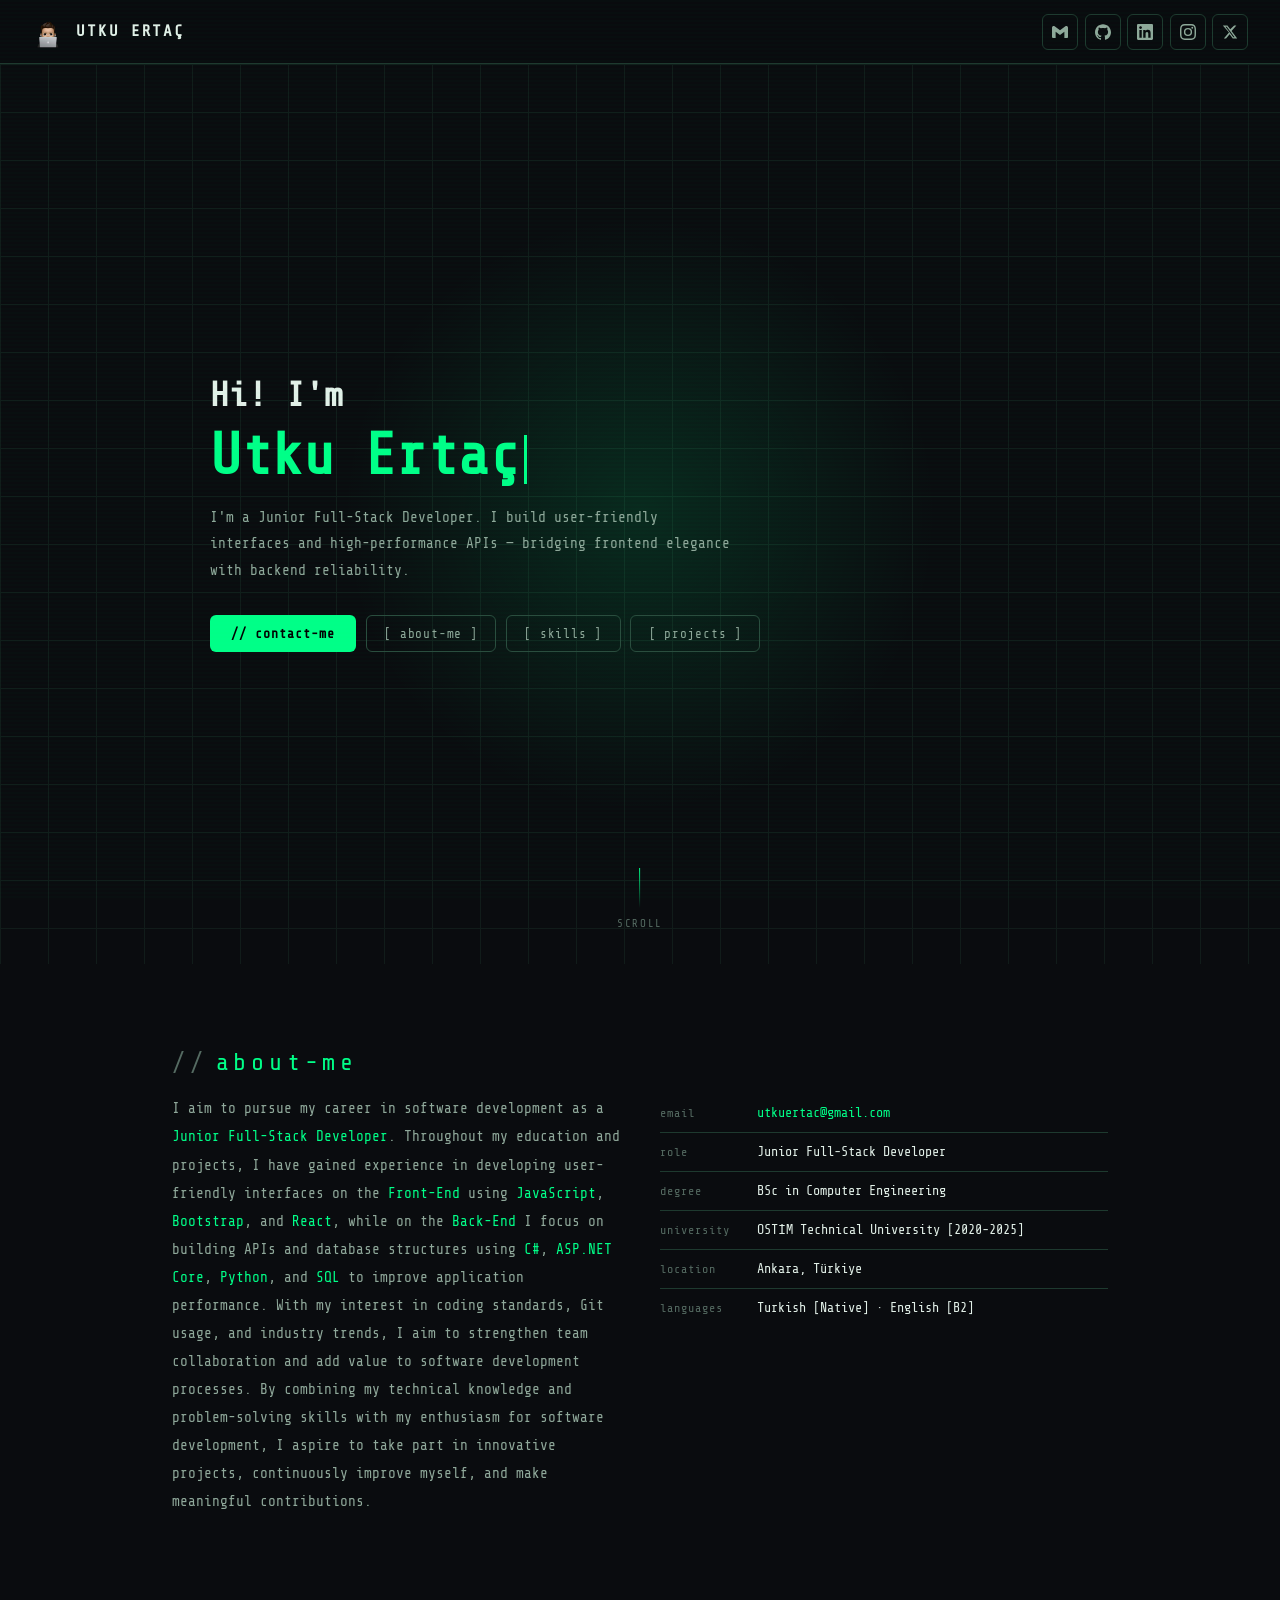
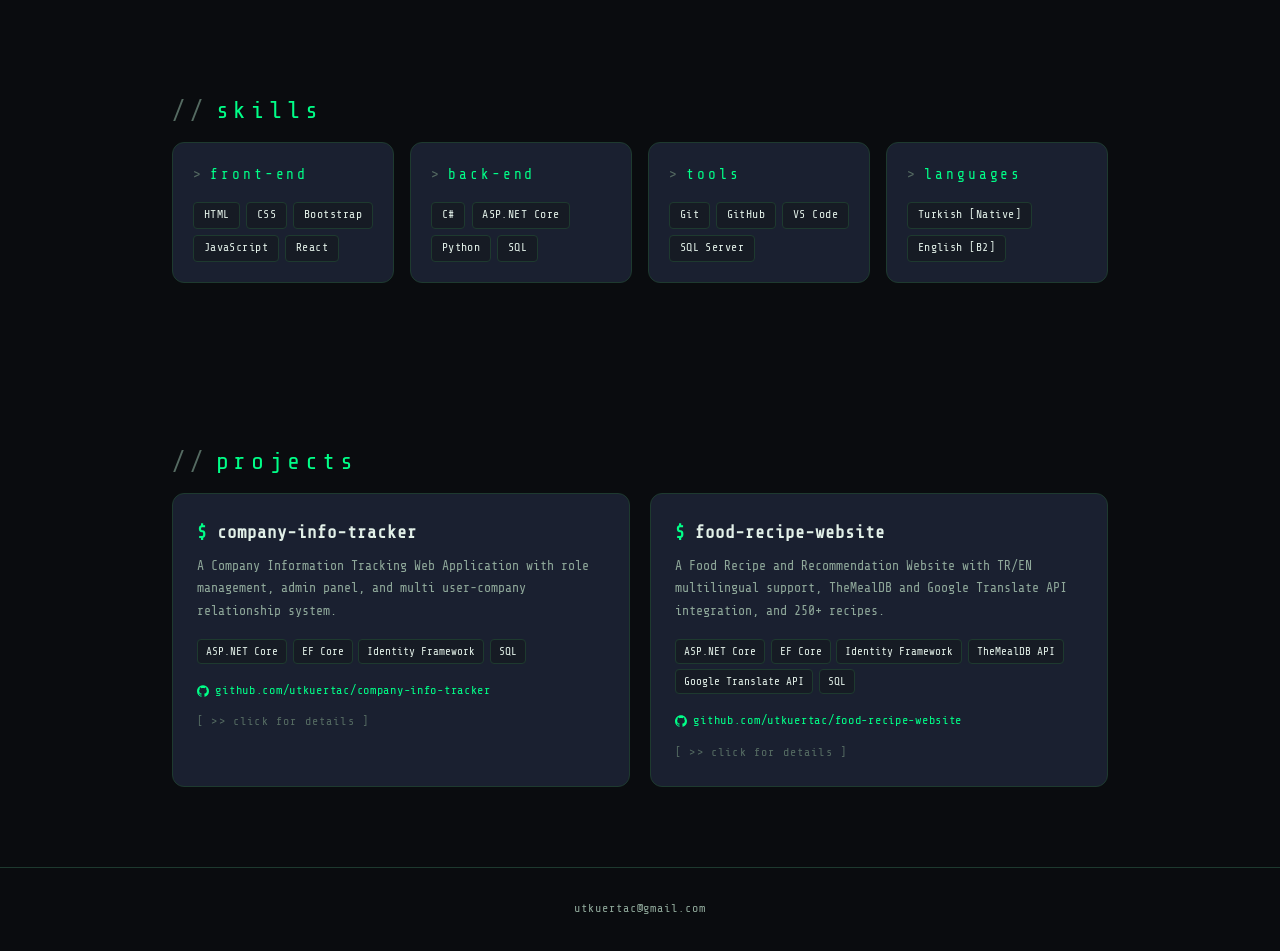
==== commit 1929e25a: "edit" ====
--- a/index.html
+++ b/index.html
@@ -105,6 +105,8 @@
 .proj-desc{font-size:.82rem;color:var(--text2);line-height:1.75;margin-bottom:1rem}
 .proj-tech-row{display:flex;flex-wrap:wrap;gap:.35rem;margin-bottom:1rem}
 .proj-tech{padding:.15rem .5rem;background:var(--bg3);border:1px solid var(--border);border-radius:4px;font-size:.69rem;color:var(--text);}
+.proj-link{display:inline-flex;align-items:center;gap:.4rem;font-size:.75rem;color:var(--accent);letter-spacing:.06em;}
+.proj-more{font-size:.73rem;color:var(--text3);letter-spacing:.1em;margin-top:.5rem;display:block;}
 
 /* MODAL */
 .modal-backdrop{position:fixed;inset:0;background:rgba(0,0,0,.8);backdrop-filter:blur(8px);z-index:200;display:flex;align-items:center;justify-content:center;padding:2rem;opacity:0;pointer-events:none;transition:opacity .25s;}
@@ -203,7 +205,7 @@
         <span class="line1">Hi! I'm</span>
         <span class="name" id="typedName"><span class="cursor-blink"></span></span>
       </h1>
-      <p class="hero-sub">Junior Full-Stack Developer based in Ankara, Turkey. I build user-friendly interfaces and high-performance APIs — bridging frontend elegance with backend reliability.</p>
+      <p class="hero-sub">I'm a Junior Full-Stack Developer. I build user-friendly interfaces and high-performance APIs — bridging frontend elegance with backend reliability.</p>
       <div class="hero-btns">
         <button class="btn-primary" id="heroContactBtn">// contact-me</button>
         <button class="btn-outline" onclick="document.getElementById('about').scrollIntoView({behavior:'smooth'})">[ about-me ]</button>
@@ -221,17 +223,14 @@
   <div class="sec-label">about-me</div>
   <div class="about-grid">
     <div class="about-text">
-      <p>I'm a <strong>Computer Engineering graduate</strong> (OSTİM Technical University, July 2025), passionate about building software that works — and works well.</p>
-      <p>My focus is <strong>Full-Stack development</strong>, combining clean React frontends with robust ASP.NET Core backends. I care deeply about code quality, Git workflows, and staying current with industry trends.</p>
-      <p>I believe in <strong>meaningful contributions</strong> — not just writing code, but solving real problems for real users through collaborative, innovative projects.</p>
+      <p>I aim to pursue my career in software development as a <strong>Junior Full-Stack Developer</strong>. Throughout my education and projects, I have gained experience in developing user-friendly interfaces on the <strong>Front-End</strong> using <strong>JavaScript</strong>, <strong>Bootstrap</strong>, and <strong>React</strong>, while on the <strong>Back-End</strong> I focus on building APIs and database structures using <strong>C#</strong>, <strong>ASP.NET Core</strong>, <strong>Python</strong>, and <strong>SQL</strong> to improve application performance. With my interest in coding standards, Git usage, and industry trends, I aim to strengthen team collaboration and add value to software development processes. By combining my technical knowledge and problem-solving skills with my enthusiasm for software development, I aspire to take part in innovative projects, continuously improve myself, and make meaningful contributions.</p>
     </div>
     <div>
       <ul class="info-list">
         <li><span class="info-key">email</span><span class="info-val"><a href="mailto:utkuertac@gmail.com">utkuertac@gmail.com</a></span></li>
         <li><span class="info-key">role</span><span class="info-val">Junior Full-Stack Developer</span></li>
-        <li><span class="info-key">degree</span><span class="info-val">B.Sc. Computer Engineering</span></li>
-        <li><span class="info-key">university</span><span class="info-val">OSTİM Technical University</span></li>
-        <li><span class="info-key">graduation</span><span class="info-val">July 2025</span></li>
+        <li><span class="info-key">degree</span><span class="info-val">BSc in Computer Engineering</span></li>
+        <li><span class="info-key">university</span><span class="info-val">OSTİM Technical University [2020-2025]</span></li>
         <li><span class="info-key">location</span><span class="info-val">Ankara, Türkiye</span></li>        
         <li><span class="info-key">languages</span><span class="info-val">Turkish [Native] · English [B2]</span></li>
       </ul>
@@ -273,12 +272,22 @@
     <div class="proj-card" onclick="openProject('company')">
       <div class="proj-name"><span>$</span> company-info-tracker</div>
       <div class="proj-desc">A Company Information Tracking Web Application with role management, admin panel, and multi user-company relationship system.</div>
-      <div class="proj-tech-row"><span class="proj-tech">ASP.NET Core</span><span class="proj-tech">EF Core</span><span class="proj-tech">SQL Server</span><span class="proj-tech">Identity</span><span class="proj-tech">Bootstrap</span></div>
+      <div class="proj-tech-row"><span class="proj-tech">ASP.NET Core</span><span class="proj-tech">EF Core</span><span class="proj-tech">Identity Framework</span><span class="proj-tech">SQL</span></div>
+      <div class="proj-link">
+        <svg width="12" height="12" viewBox="0 0 24 24" fill="currentColor"><path d="M12 .297c-6.63 0-12 5.373-12 12 0 5.303 3.438 9.8 8.205 11.385.6.113.82-.258.82-.577 0-.285-.01-1.04-.015-2.04-3.338.724-4.042-1.61-4.042-1.61C4.422 18.07 3.633 17.7 3.633 17.7c-1.087-.744.084-.729.084-.729 1.205.084 1.838 1.236 1.838 1.236 1.07 1.835 2.809 1.305 3.495.998.108-.776.417-1.305.76-1.605-2.665-.3-5.466-1.332-5.466-5.93 0-1.31.465-2.38 1.235-3.22-.135-.303-.54-1.523.105-3.176 0 0 1.005-.322 3.3 1.23.96-.267 1.98-.399 3-.405 1.02.006 2.04.138 3 .405 2.28-1.552 3.285-1.23 3.285-1.23.645 1.653.24 2.873.12 3.176.765.84 1.23 1.91 1.23 3.22 0 4.61-2.805 5.625-5.475 5.92.42.36.81 1.096.81 2.22 0 1.606-.015 2.896-.015 3.286 0 .315.21.69.825.57C20.565 22.092 24 17.592 24 12.297c0-6.627-5.373-12-12-12"/></svg>
+        github.com/utkuertac/company-info-tracker
+      </div>
+      <span class="proj-more">[ >> click for details ]</span>
     </div>
     <div class="proj-card" onclick="openProject('food')">
       <div class="proj-name"><span>$</span> food-recipe-website</div>
       <div class="proj-desc">A Food Recipe and Recommendation Website with TR/EN multilingual support, TheMealDB and Google Translate API integration, and 250+ recipes.</div>
-      <div class="proj-tech-row"><span class="proj-tech">ASP.NET Core</span><span class="proj-tech">EF Core</span><span class="proj-tech">TheMealDB API</span><span class="proj-tech">Google Translate</span><span class="proj-tech">Identity</span></div>
+      <div class="proj-tech-row"><span class="proj-tech">ASP.NET Core</span><span class="proj-tech">EF Core</span><span class="proj-tech">Identity Framework</span><span class="proj-tech">TheMealDB API</span><span class="proj-tech">Google Translate API</span><span class="proj-tech">SQL</span></div>
+      <div class="proj-link">
+        <svg width="12" height="12" viewBox="0 0 24 24" fill="currentColor"><path d="M12 .297c-6.63 0-12 5.373-12 12 0 5.303 3.438 9.8 8.205 11.385.6.113.82-.258.82-.577 0-.285-.01-1.04-.015-2.04-3.338.724-4.042-1.61-4.042-1.61C4.422 18.07 3.633 17.7 3.633 17.7c-1.087-.744.084-.729.084-.729 1.205.084 1.838 1.236 1.838 1.236 1.07 1.835 2.809 1.305 3.495.998.108-.776.417-1.305.76-1.605-2.665-.3-5.466-1.332-5.466-5.93 0-1.31.465-2.38 1.235-3.22-.135-.303-.54-1.523.105-3.176 0 0 1.005-.322 3.3 1.23.96-.267 1.98-.399 3-.405 1.02.006 2.04.138 3 .405 2.28-1.552 3.285-1.23 3.285-1.23.645 1.653.24 2.873.12 3.176.765.84 1.23 1.91 1.23 3.22 0 4.61-2.805 5.625-5.475 5.92.42.36.81 1.096.81 2.22 0 1.606-.015 2.896-.015 3.286 0 .315.21.69.825.57C20.565 22.092 24 17.592 24 12.297c0-6.627-5.373-12-12-12"/></svg>
+        github.com/utkuertac/food-recipe-website
+      </div>
+      <span class="proj-more">[ >> click for details ]</span>
     </div>
   </div>
 </div>
@@ -298,19 +307,19 @@
       <button class="modal-close" onclick="closeModal('company')">✕</button>
     </div>
     <div class="modal-section"><div class="modal-label">// overview</div>
-      <div class="modal-body">A Company Information Tracking Web Application was developed using ASP.NET Core. EF Core and SQL Server were used. User login and role management were added with Identity Framework. Multi user-company relationship management and an admin panel were implemented. A responsive interface was built using HTML, CSS, Bootstrap, and JavaScript. This project enabled tracking of 25+ companies and managing 10+ users, accelerating data tracking processes and improving data security and accessibility through server integration.</div>
+      <div class="modal-body">A Company Information Tracking Web Application was developed using ASP.NET Core. EF Core and SQL Server were used. User login and role management were added with Identity Framework. Multi user-company relationship management and an admin panel were implemented. A responsive interface was built using HTML, CSS, Bootstrap, and JavaScript. This project enabled tracking of 250+ companies and managing 25+ users, accelerating data tracking processes and improving data security and accessibility through server integration.</div>
     </div>
     <div class="modal-metrics">
-      <div class="metric-box"><div class="metric-val">25+</div><div class="metric-key">COMPANIES TRACKED</div></div>
-      <div class="metric-box"><div class="metric-val">10+</div><div class="metric-key">USERS MANAGED</div></div>
+      <div class="metric-box"><div class="metric-val">250+</div><div class="metric-key">COMPANIES TRACKED</div></div>
+      <div class="metric-box"><div class="metric-val">25+</div><div class="metric-key">USERS MANAGED</div></div>
     </div>
     <div class="modal-section"><div class="modal-label">// key-features</div>
       <div class="modal-body">
-        · User login & role management (Identity Framework)<br>
-        · Multi user-company relationship management<br>
-        · Admin panel for centralized data oversight<br>
-        · Responsive interface (HTML, CSS, Bootstrap, JS)<br>
-        · Secure server integration for 25+ companies and 10+ users
+        >> User login & role management<br>
+        >> Multi user-company relationship management<br>
+        >> Secure server integration for 250+ companies and 25+ users<br>
+        >> Admin panel for centralized data oversight<br>
+        >> Responsive interface (HTML, CSS, Bootstrap, JS)
       </div>
     </div>
     <div class="modal-section">
@@ -318,9 +327,11 @@
       <div class="modal-tech-row">
         <span class="proj-tech">ASP.NET Core</span>
         <span class="proj-tech">EF Core</span>
-        <span class="proj-tech">SQL Server</span>
         <span class="proj-tech">Identity Framework</span>
-        <span class="proj-tech">HTML/CSS</span>
+        <span class="proj-tech">SQL</span>
+        <span class="proj-tech">MS SQL Server</span>
+        <span class="proj-tech">HTML</span>
+        <span class="proj-tech">CSS</span>
         <span class="proj-tech">Bootstrap</span>
         <span class="proj-tech">JavaScript</span>
       </div>
@@ -348,27 +359,36 @@
     </div>
     <div class="modal-section"><div class="modal-label">// key-features</div>
     <div class="modal-body">
-      · TR/EN multilingual structure<br>
-      · TheMealDB API + Google Translate integration for 250+ recipes<br>
-      · Recipe sharing, favorites, and category search<br>
-      · Admin panel for content management<br>
-      · Identity Framework authentication<br>
-      · Responsive interface (HTML, CSS, Bootstrap, JS)
+      >> Identity Framework authentication<br>
+      >> TheMealDB API + Google Translate integration for 250+ recipes<br>
+      >> TR/EN multilingual structure<br>
+      >> Recipe sharing, favorites, and category search<br>
+      >> Admin panel for content management<br>
+      >> Responsive interface (HTML, CSS, Bootstrap, JS)
     </div>
     </div>
     <div class="modal-section">
       <div class="modal-label">// tech-stack</div>
       <div class="modal-tech-row">
         <span class="proj-tech">ASP.NET Core</span>
+        <span class="proj-tech">EF Core</span>
         <span class="proj-tech">Identity Framework</span>
-        <span class="proj-tech">EF Core</span>
-        <span class="proj-tech">SQL Server</span>
-        <span class="proj-tech">JavaScript</span>
         <span class="proj-tech">TheMealDB API</span>
         <span class="proj-tech">Google Translate API</span>
+        <span class="proj-tech">SQL</span>
+        <span class="proj-tech">MS SQL Server</span>
+        <span class="proj-tech">Web Services API</span>
+        <span class="proj-tech">HTML</span>
+        <span class="proj-tech">CSS</span>
         <span class="proj-tech">Bootstrap</span>
-      </div>
-    </div>
+        <span class="proj-tech">JavaScript</span>
+      </div>
+    </div>
+    <div class="modal-section"><div class="modal-label">// other-contributors</div>
+    <div class="modal-body">
+        <p><span class="info-val"><a href="https://github.com/dilarasmnc" target="_blank" rel="noopener">>> Dilara Samancı</a></span></p>
+    </div>
+    </div>    
     <a class="modal-link" href="https://github.com/utkuertac/food-recipe-website" target="_blank" rel="noopener">
       <svg width="14" height="14" viewBox="0 0 24 24" fill="currentColor"><path d="M12 .297c-6.63 0-12 5.373-12 12 0 5.303 3.438 9.8 8.205 11.385.6.113.82-.258.82-.577 0-.285-.01-1.04-.015-2.04-3.338.724-4.042-1.61-4.042-1.61C4.422 18.07 3.633 17.7 3.633 17.7c-1.087-.744.084-.729.084-.729 1.205.084 1.838 1.236 1.838 1.236 1.07 1.835 2.809 1.305 3.495.998.108-.776.417-1.305.76-1.605-2.665-.3-5.466-1.332-5.466-5.93 0-1.31.465-2.38 1.235-3.22-.135-.303-.54-1.523.105-3.176 0 0 1.005-.322 3.3 1.23.96-.267 1.98-.399 3-.405 1.02.006 2.04.138 3 .405 2.28-1.552 3.285-1.23 3.285-1.23.645 1.653.24 2.873.12 3.176.765.84 1.23 1.91 1.23 3.22 0 4.61-2.805 5.625-5.475 5.92.42.36.81 1.096.81 2.22 0 1.606-.015 2.896-.015 3.286 0 .315.21.69.825.57C20.565 22.092 24 17.592 24 12.297c0-6.627-5.373-12-12-12"/></svg>
       <span>>> GitHub</span>
